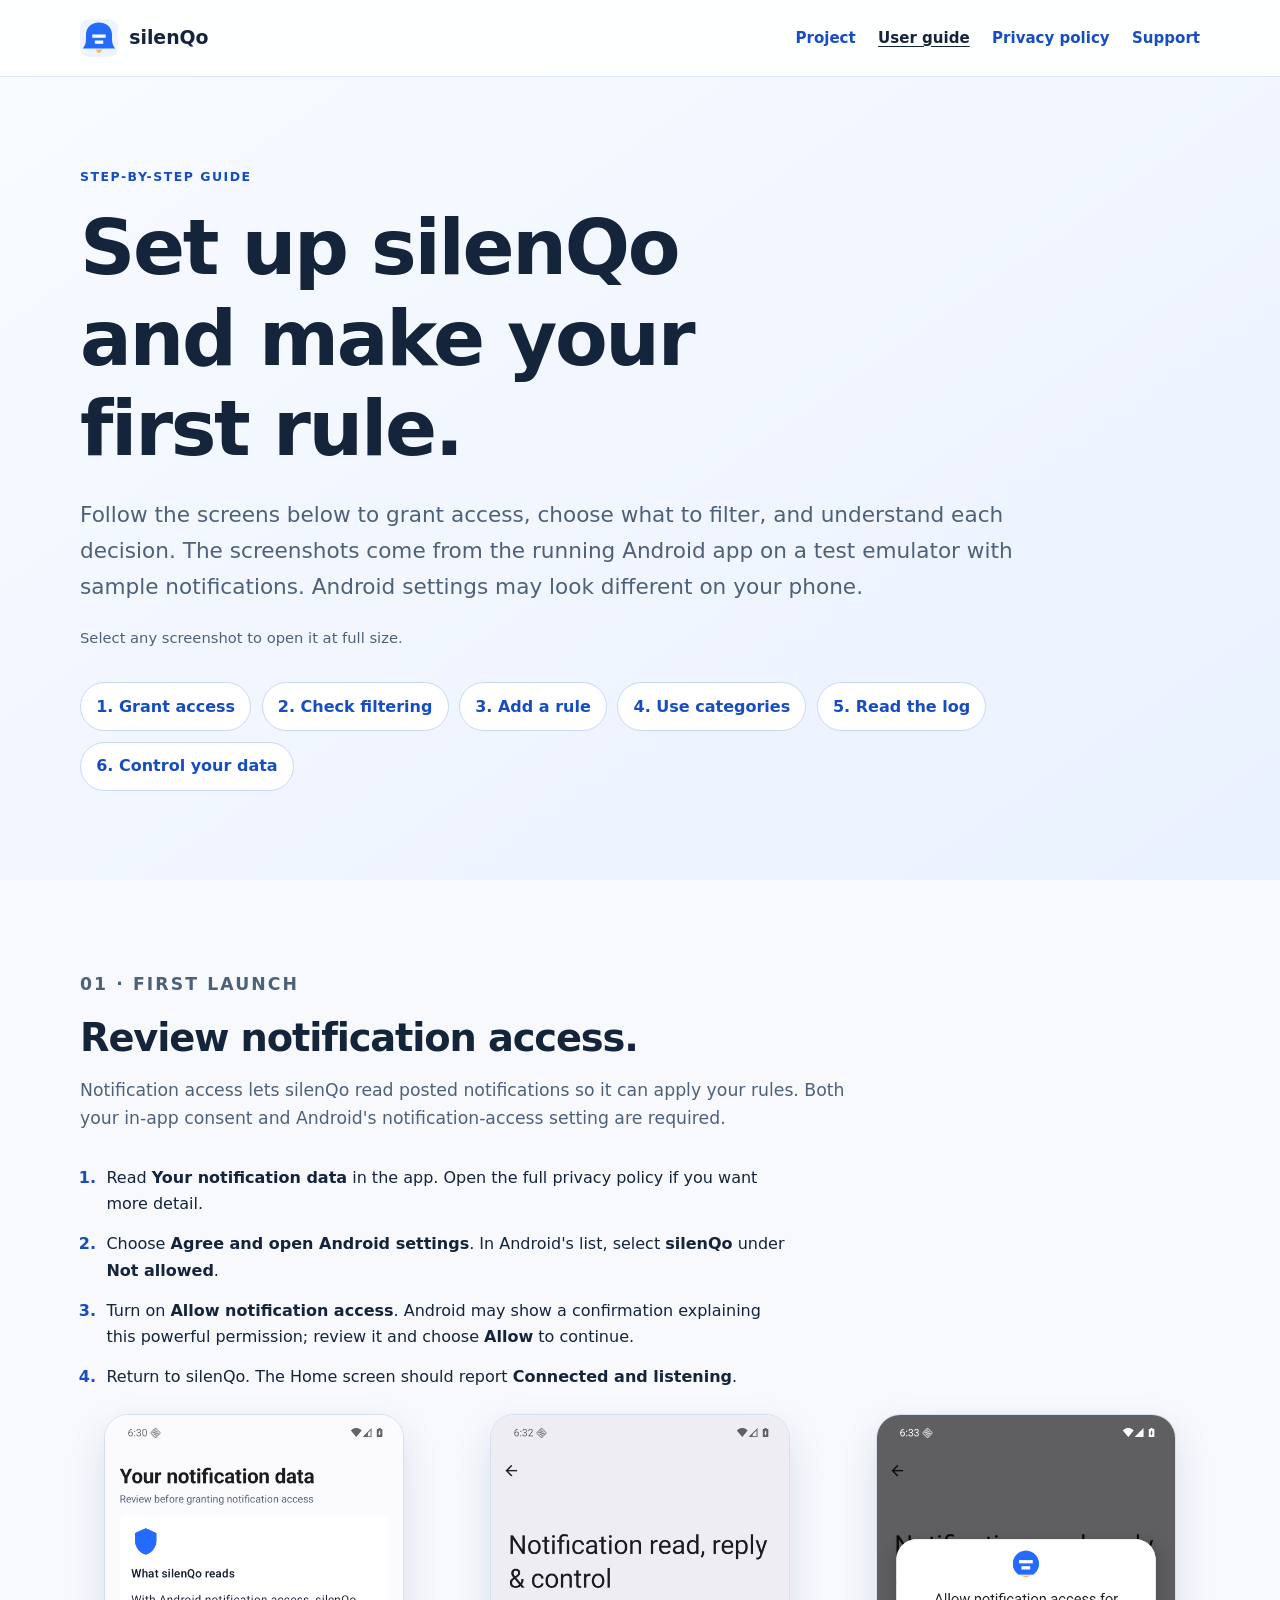
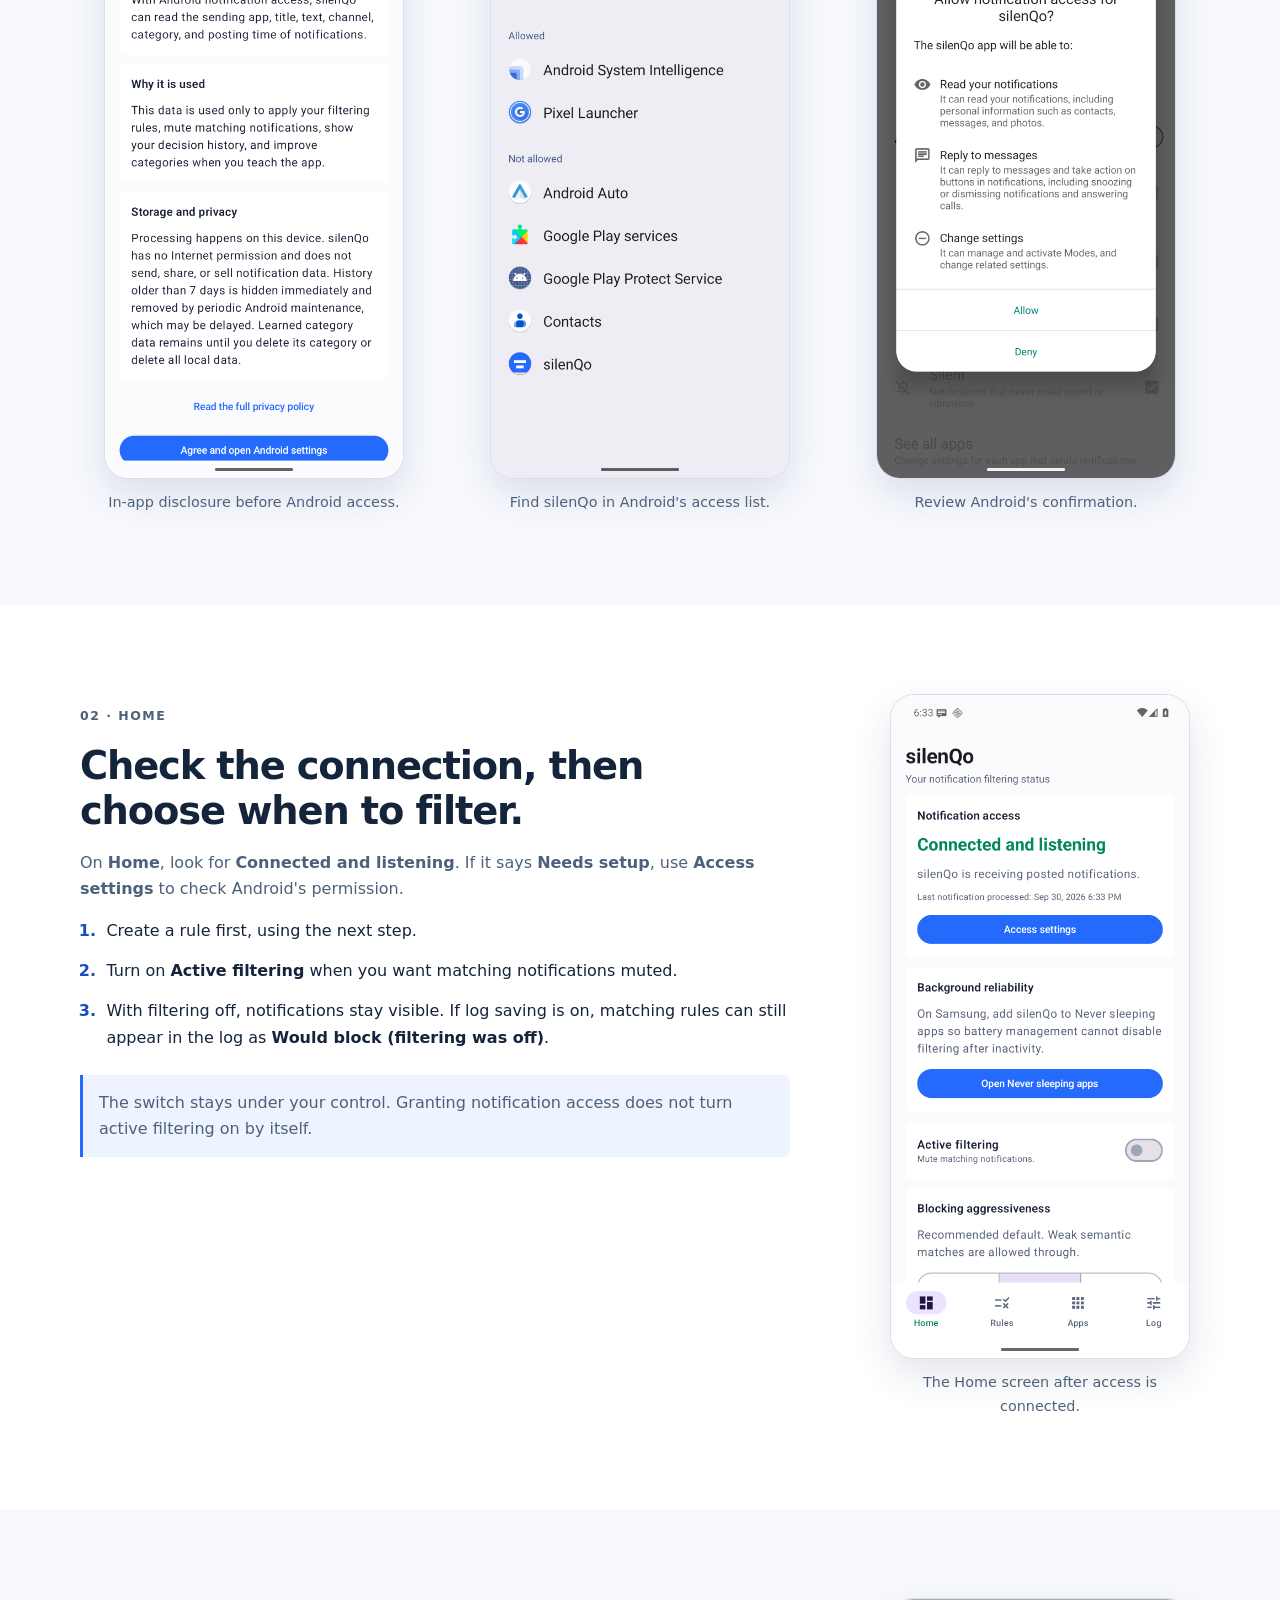
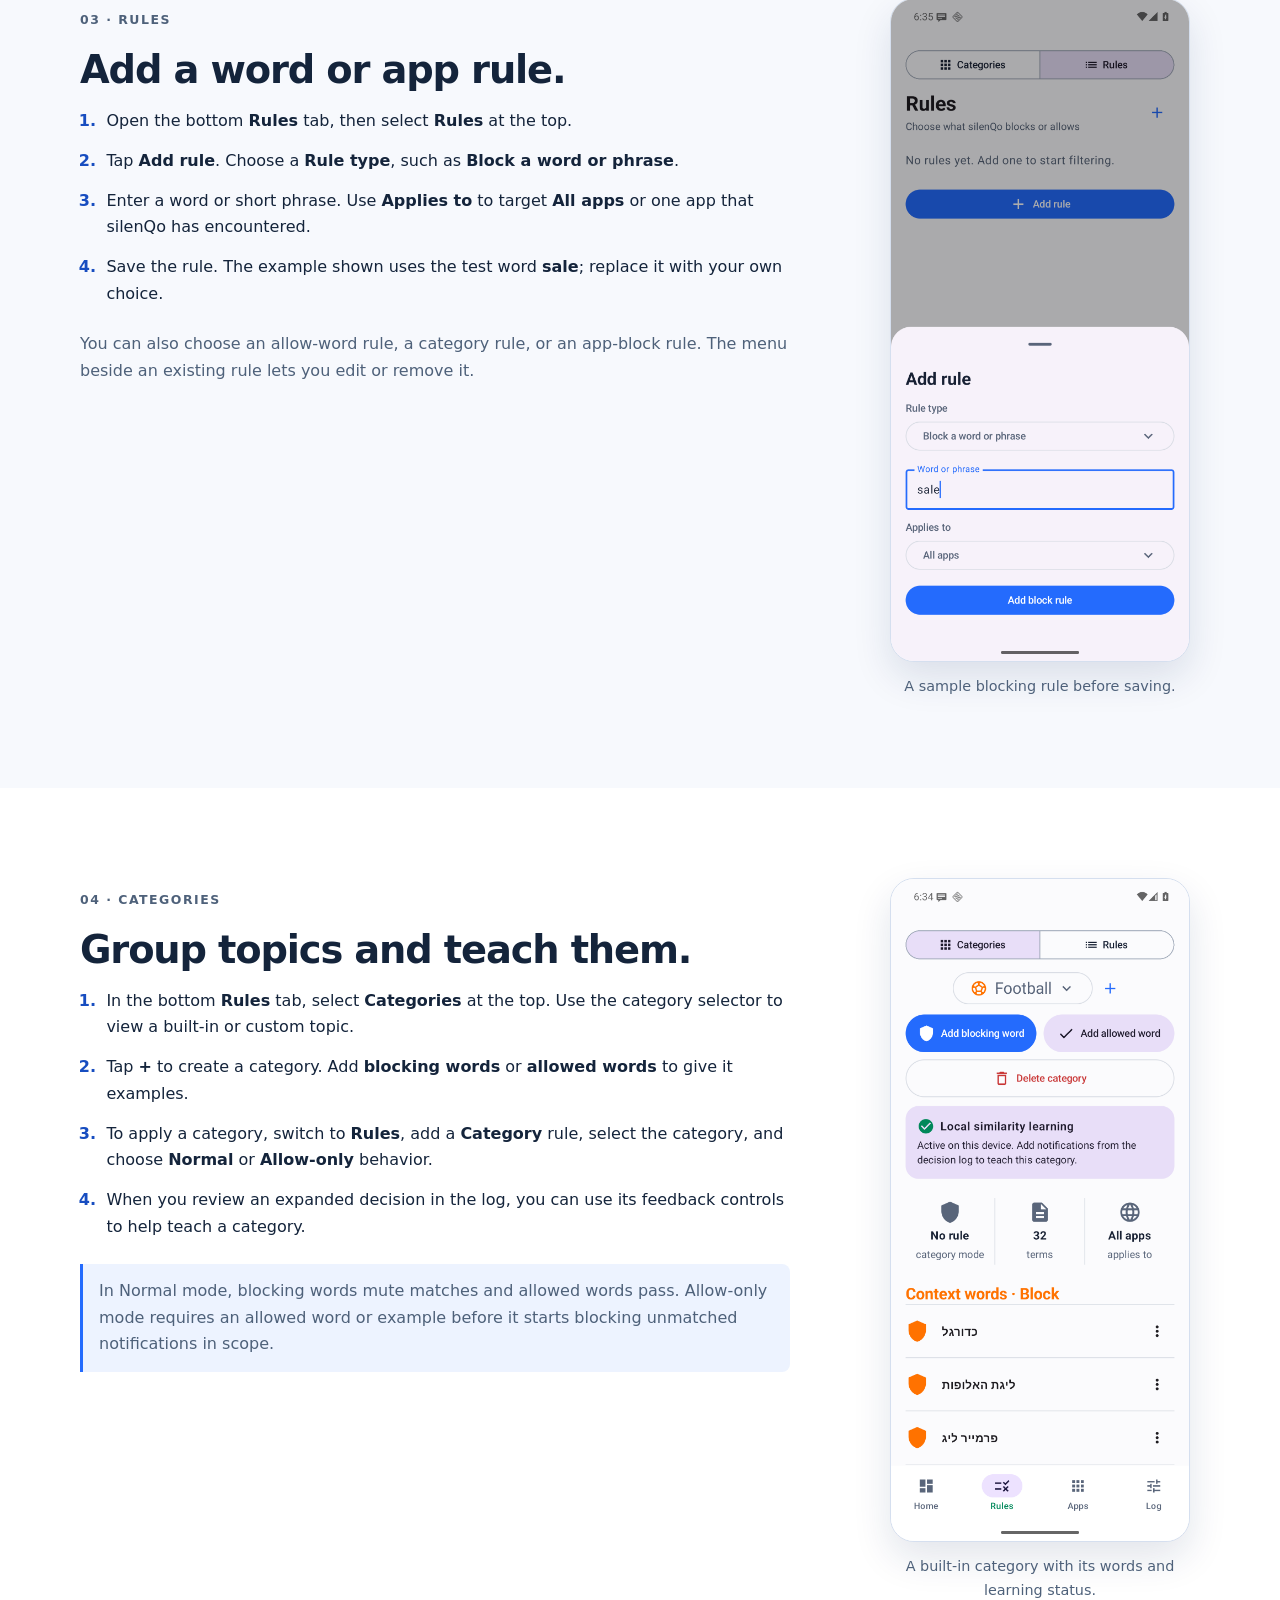
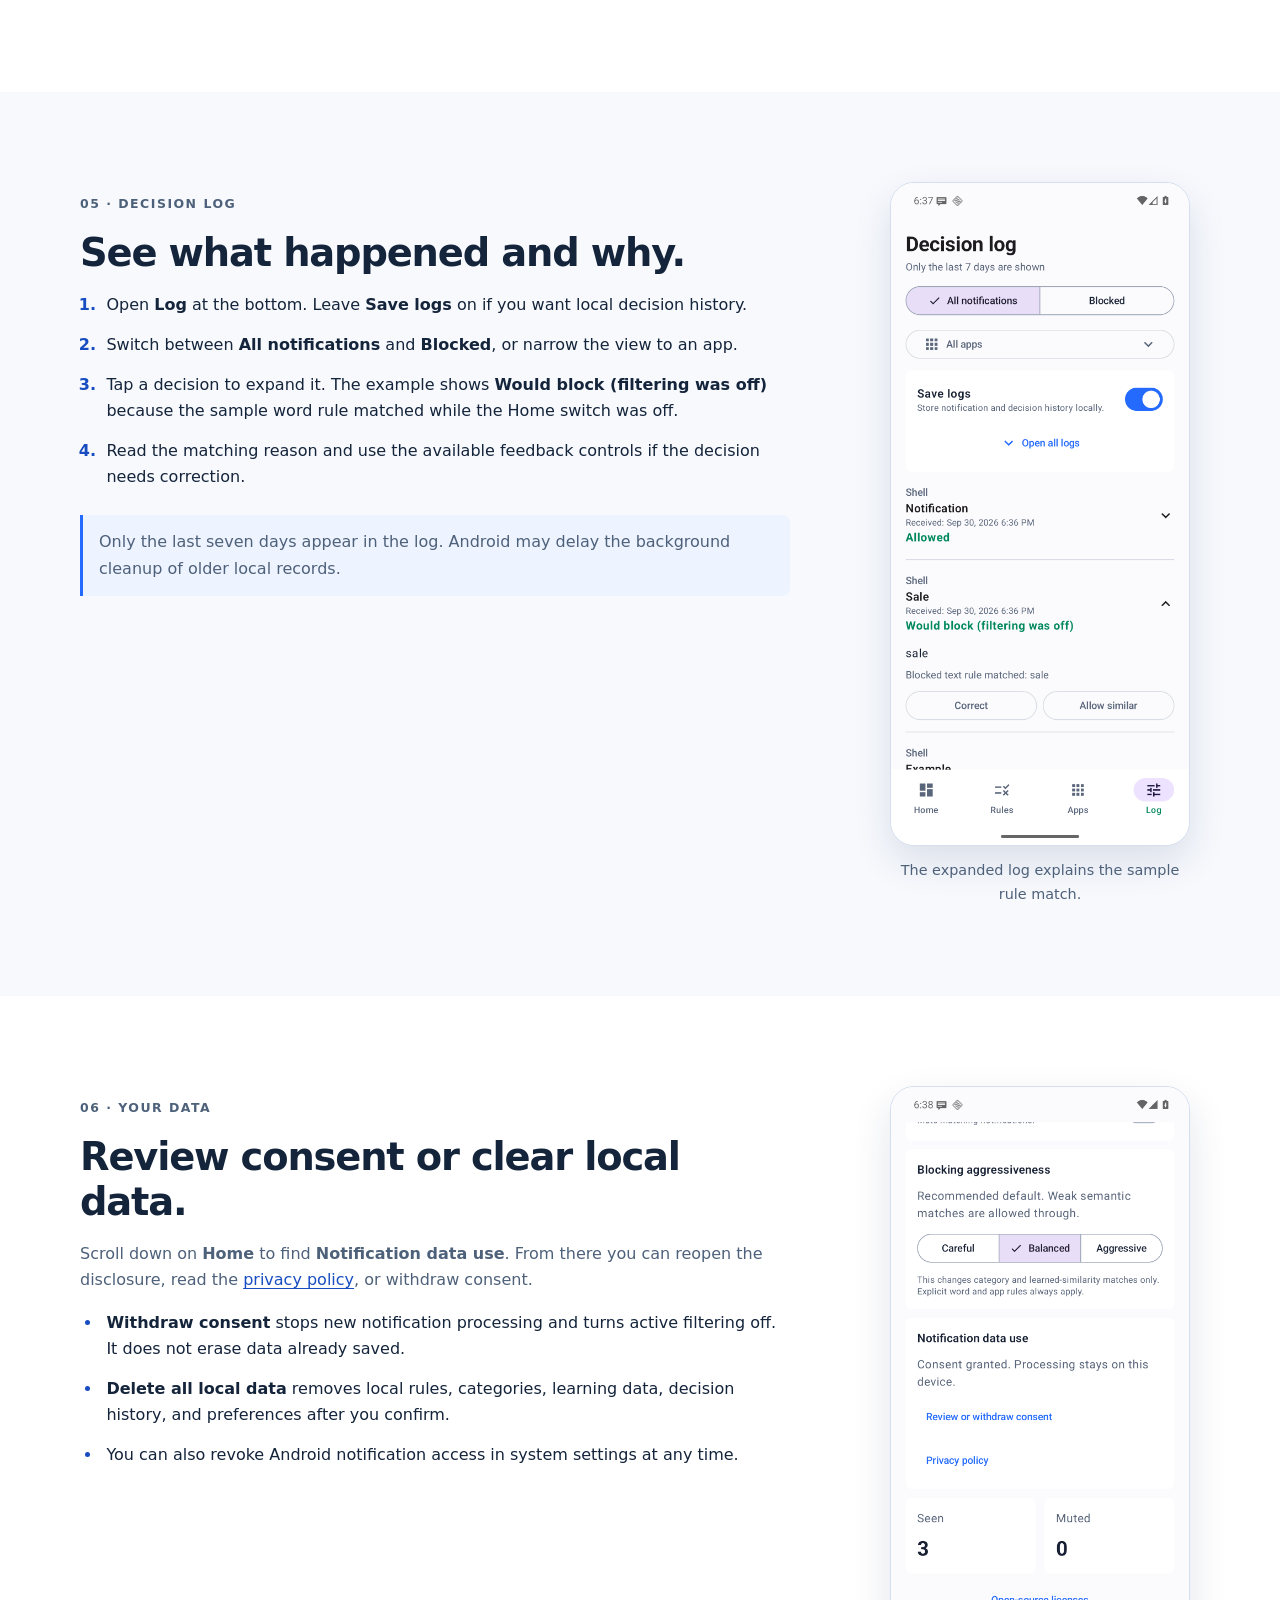
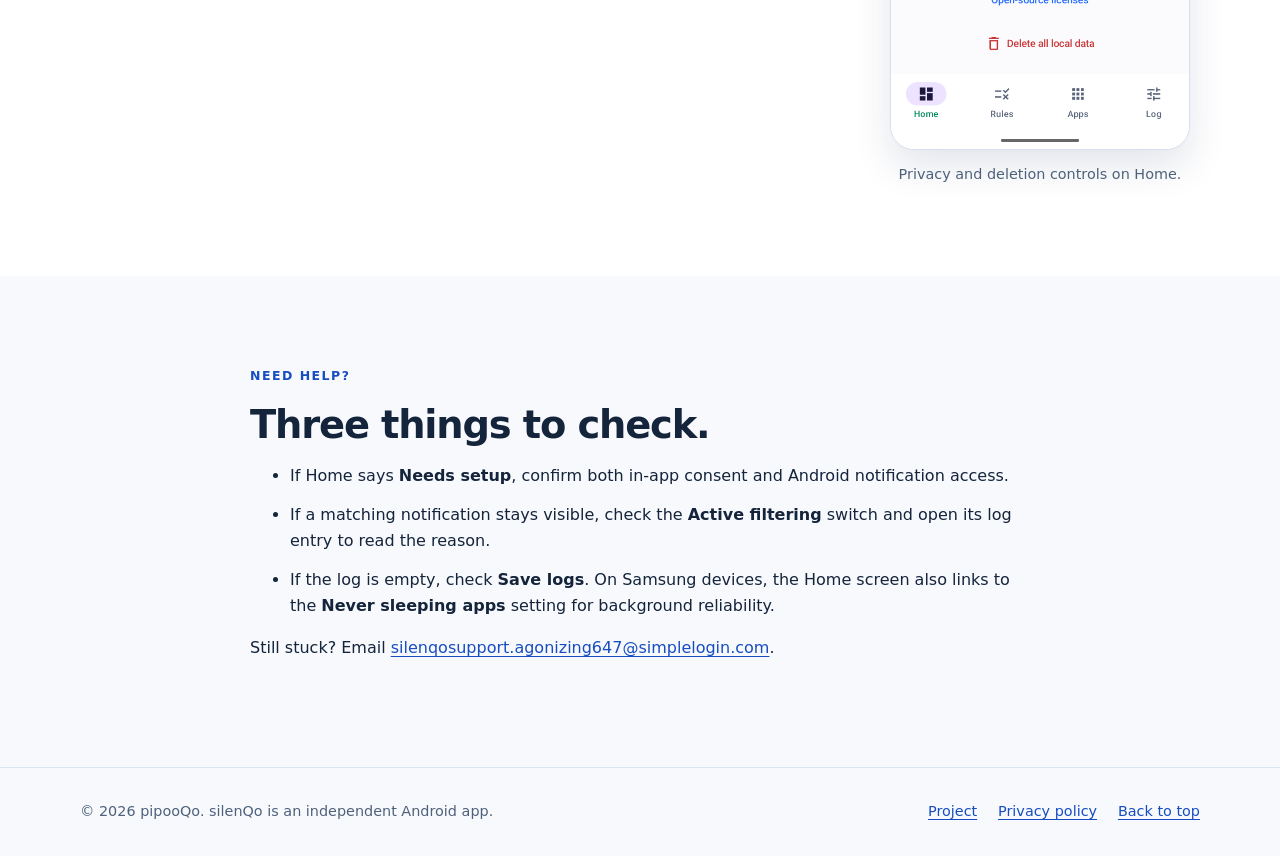
==== guide.html @ 7f6d9d0b "Add illustrated silenQo user guide" ====
<!doctype html>
<html lang="en">
<head>
  <meta charset="utf-8">
  <meta name="viewport" content="width=device-width, initial-scale=1">
  <meta name="description" content="Step-by-step silenQo guide with real screenshots of notification access, filtering rules, categories, the decision log, and privacy controls.">
  <title>User guide — silenQo</title>
  <link rel="icon" type="image/svg+xml" href="assets/logo.svg">
  <link rel="stylesheet" href="styles.css">
</head>
<body>
  <a class="skip-link" href="#main">Skip to content</a>
  <header class="site-header">
    <div class="shell header-inner">
      <a class="brand" href="./" aria-label="silenQo home"><img src="assets/logo.svg" alt="">silenQo</a>
      <nav class="nav" aria-label="Main navigation">
        <a href="./">Project</a>
        <a href="guide.html" aria-current="page">User guide</a>
        <a href="privacy.html">Privacy policy</a>
        <a href="index.html#support">Support</a>
      </nav>
    </div>
  </header>

  <main id="main">
    <section class="guide-intro">
      <div class="shell">
        <p class="eyebrow">Step-by-step guide</p>
        <h1>Set up silenQo and make your first rule.</h1>
        <p class="lead">Follow the screens below to grant access, choose what to filter, and understand each decision. The screenshots come from the running Android app on a test emulator with sample notifications. Android settings may look different on your phone.</p>
        <p class="screenshot-help">Select any screenshot to open it at full size.</p>
        <nav class="guide-toc" aria-label="Guide sections">
          <a href="#access">1. Grant access</a>
          <a href="#filtering">2. Check filtering</a>
          <a href="#rules">3. Add a rule</a>
          <a href="#categories">4. Use categories</a>
          <a href="#log">5. Read the log</a>
          <a href="#privacy-controls">6. Control your data</a>
        </nav>
      </div>
    </section>

    <section class="section" id="access">
      <div class="shell">
        <div class="section-head">
          <p class="eyebrow">01 · First launch</p>
          <h2>Review notification access.</h2>
          <p>Notification access lets silenQo read posted notifications so it can apply your rules. Both your in-app consent and Android's notification-access setting are required.</p>
        </div>
        <ol class="guide-instructions">
          <li>Read <strong>Your notification data</strong> in the app. Open the full privacy policy if you want more detail.</li>
          <li>Choose <strong>Agree and open Android settings</strong>. In Android's list, select <strong>silenQo</strong> under <strong>Not allowed</strong>.</li>
          <li>Turn on <strong>Allow notification access</strong>. Android may show a confirmation explaining this powerful permission; review it and choose <strong>Allow</strong> to continue.</li>
          <li>Return to silenQo. The Home screen should report <strong>Connected and listening</strong>.</li>
        </ol>
        <div class="guide-gallery">
          <figure class="guide-shot">
            <a href="assets/screenshots/consent-fixed.png" target="_blank" rel="noopener" aria-label="Open the in-app consent screenshot at full size"><img src="assets/screenshots/consent-fixed.png" width="1080" height="2400" alt="silenQo notification-data disclosure explaining access, local processing, and the consent button" loading="lazy"></a>
            <figcaption>In-app disclosure before Android access.</figcaption>
          </figure>
          <figure class="guide-shot">
            <a href="assets/screenshots/notification-access-list.png" target="_blank" rel="noopener" aria-label="Open the Android notification-access list screenshot at full size"><img src="assets/screenshots/notification-access-list.png" width="1080" height="2400" alt="Android notification-access settings listing silenQo under Not allowed" loading="lazy"></a>
            <figcaption>Find silenQo in Android's access list.</figcaption>
          </figure>
          <figure class="guide-shot">
            <a href="assets/screenshots/permission-confirm.png" target="_blank" rel="noopener" aria-label="Open the Android permission confirmation screenshot at full size"><img src="assets/screenshots/permission-confirm.png" width="1080" height="2400" alt="Android confirmation asking whether to allow notification access for silenQo" loading="lazy"></a>
            <figcaption>Review Android's confirmation.</figcaption>
          </figure>
        </div>
      </div>
    </section>

    <section class="section section-alt" id="filtering">
      <div class="shell guide-step">
        <div class="guide-copy">
          <p class="eyebrow">02 · Home</p>
          <h2>Check the connection, then choose when to filter.</h2>
          <p>On <strong>Home</strong>, look for <strong>Connected and listening</strong>. If it says <strong>Needs setup</strong>, use <strong>Access settings</strong> to check Android's permission.</p>
          <ol class="guide-instructions">
            <li>Create a rule first, using the next step.</li>
            <li>Turn on <strong>Active filtering</strong> when you want matching notifications muted.</li>
            <li>With filtering off, notifications stay visible. If log saving is on, matching rules can still appear in the log as <strong>Would block (filtering was off)</strong>.</li>
          </ol>
          <p class="guide-note">The switch stays under your control. Granting notification access does not turn active filtering on by itself.</p>
        </div>
        <figure class="guide-shot">
          <a href="assets/screenshots/connected-home.png" target="_blank" rel="noopener" aria-label="Open the Home screen screenshot at full size"><img src="assets/screenshots/connected-home.png" width="1080" height="2400" alt="silenQo Home screen showing Connected and listening and the Active filtering switch off" loading="lazy"></a>
          <figcaption>The Home screen after access is connected.</figcaption>
        </figure>
      </div>
    </section>

    <section class="section" id="rules">
      <div class="shell guide-step">
        <div class="guide-copy">
          <p class="eyebrow">03 · Rules</p>
          <h2>Add a word or app rule.</h2>
          <ol class="guide-instructions">
            <li>Open the bottom <strong>Rules</strong> tab, then select <strong>Rules</strong> at the top.</li>
            <li>Tap <strong>Add rule</strong>. Choose a <strong>Rule type</strong>, such as <strong>Block a word or phrase</strong>.</li>
            <li>Enter a word or short phrase. Use <strong>Applies to</strong> to target <strong>All apps</strong> or one app that silenQo has encountered.</li>
            <li>Save the rule. The example shown uses the test word <strong>sale</strong>; replace it with your own choice.</li>
          </ol>
          <p>You can also choose an allow-word rule, a category rule, or an app-block rule. The menu beside an existing rule lets you edit or remove it.</p>
        </div>
        <figure class="guide-shot">
          <a href="assets/screenshots/rule-example.png" target="_blank" rel="noopener" aria-label="Open the Add rule screenshot at full size"><img src="assets/screenshots/rule-example.png" width="1080" height="2400" alt="Add rule sheet with a sample block word, All apps scope, and Add block rule button" loading="lazy"></a>
          <figcaption>A sample blocking rule before saving.</figcaption>
        </figure>
      </div>
    </section>

    <section class="section section-alt" id="categories">
      <div class="shell guide-step">
        <div class="guide-copy">
          <p class="eyebrow">04 · Categories</p>
          <h2>Group topics and teach them.</h2>
          <ol class="guide-instructions">
            <li>In the bottom <strong>Rules</strong> tab, select <strong>Categories</strong> at the top. Use the category selector to view a built-in or custom topic.</li>
            <li>Tap <strong>+</strong> to create a category. Add <strong>blocking words</strong> or <strong>allowed words</strong> to give it examples.</li>
            <li>To apply a category, switch to <strong>Rules</strong>, add a <strong>Category</strong> rule, select the category, and choose <strong>Normal</strong> or <strong>Allow-only</strong> behavior.</li>
            <li>When you review an expanded decision in the log, you can use its feedback controls to help teach a category.</li>
          </ol>
          <p class="guide-note">In Normal mode, blocking words mute matches and allowed words pass. Allow-only mode requires an allowed word or example before it starts blocking unmatched notifications in scope.</p>
        </div>
        <figure class="guide-shot">
          <a href="assets/screenshots/rules-categories.png" target="_blank" rel="noopener" aria-label="Open the Categories screenshot at full size"><img src="assets/screenshots/rules-categories.png" width="1080" height="2400" alt="Categories screen showing a selected Football category, add-word controls, local learning, and terms" loading="lazy"></a>
          <figcaption>A built-in category with its words and learning status.</figcaption>
        </figure>
      </div>
    </section>

    <section class="section" id="log">
      <div class="shell guide-step">
        <div class="guide-copy">
          <p class="eyebrow">05 · Decision log</p>
          <h2>See what happened and why.</h2>
          <ol class="guide-instructions">
            <li>Open <strong>Log</strong> at the bottom. Leave <strong>Save logs</strong> on if you want local decision history.</li>
            <li>Switch between <strong>All notifications</strong> and <strong>Blocked</strong>, or narrow the view to an app.</li>
            <li>Tap a decision to expand it. The example shows <strong>Would block (filtering was off)</strong> because the sample word rule matched while the Home switch was off.</li>
            <li>Read the matching reason and use the available feedback controls if the decision needs correction.</li>
          </ol>
          <p class="guide-note">Only the last seven days appear in the log. Android may delay the background cleanup of older local records.</p>
        </div>
        <figure class="guide-shot">
          <a href="assets/screenshots/log-expanded.png" target="_blank" rel="noopener" aria-label="Open the expanded decision-log screenshot at full size"><img src="assets/screenshots/log-expanded.png" width="1080" height="2400" alt="Decision log with an expanded sample notification showing a matched text rule and Would block while filtering was off" loading="lazy"></a>
          <figcaption>The expanded log explains the sample rule match.</figcaption>
        </figure>
      </div>
    </section>

    <section class="section section-alt" id="privacy-controls">
      <div class="shell guide-step">
        <div class="guide-copy">
          <p class="eyebrow">06 · Your data</p>
          <h2>Review consent or clear local data.</h2>
          <p>Scroll down on <strong>Home</strong> to find <strong>Notification data use</strong>. From there you can reopen the disclosure, read the <a href="privacy.html">privacy policy</a>, or withdraw consent.</p>
          <ul class="guide-instructions">
            <li><strong>Withdraw consent</strong> stops new notification processing and turns active filtering off. It does not erase data already saved.</li>
            <li><strong>Delete all local data</strong> removes local rules, categories, learning data, decision history, and preferences after you confirm.</li>
            <li>You can also revoke Android notification access in system settings at any time.</li>
          </ul>
        </div>
        <figure class="guide-shot">
          <a href="assets/screenshots/home-privacy.png" target="_blank" rel="noopener" aria-label="Open the Home privacy controls screenshot at full size"><img src="assets/screenshots/home-privacy.png" width="1080" height="2400" alt="Lower Home screen showing Review or withdraw consent, Privacy policy, and Delete all local data controls" loading="lazy"></a>
          <figcaption>Privacy and deletion controls on Home.</figcaption>
        </figure>
      </div>
    </section>

    <section class="section" id="help">
      <div class="shell guide-help">
        <p class="eyebrow">Need help?</p>
        <h2>Three things to check.</h2>
        <ul>
          <li>If Home says <strong>Needs setup</strong>, confirm both in-app consent and Android notification access.</li>
          <li>If a matching notification stays visible, check the <strong>Active filtering</strong> switch and open its log entry to read the reason.</li>
          <li>If the log is empty, check <strong>Save logs</strong>. On Samsung devices, the Home screen also links to the <strong>Never sleeping apps</strong> setting for background reliability.</li>
        </ul>
        <p>Still stuck? Email <a href="mailto:silenqosupport.agonizing647@simplelogin.com">silenqosupport.agonizing647@simplelogin.com</a>.</p>
      </div>
    </section>
  </main>

  <footer class="site-footer">
    <div class="shell footer-inner">
      <p>© 2026 pipooQo. silenQo is an independent Android app.</p>
      <div class="footer-links"><a href="./">Project</a><a href="privacy.html">Privacy policy</a><a href="#main">Back to top</a></div>
    </div>
  </footer>
</body>
</html>
---- styles.css ----
:root {
  color-scheme: light;
  --ink: #14243b;
  --muted: #4e617a;
  --blue: #246bfd;
  --blue-deep: #174dc0;
  --paper: #f7f9fd;
  --line: #dce5f2;
  --white: #fff;
  font-family: Inter, ui-sans-serif, system-ui, -apple-system, BlinkMacSystemFont, "Segoe UI", sans-serif;
  line-height: 1.65;
}

* { box-sizing: border-box; }
html { scroll-behavior: smooth; }
body { margin: 0; background: var(--paper); color: var(--ink); }
a { color: var(--blue-deep); text-underline-offset: 0.18em; }
a:hover { color: var(--blue); }
a:focus-visible { outline: 3px solid #ffb454; outline-offset: 4px; border-radius: 3px; }
a[href^="mailto:"] { overflow-wrap: anywhere; }
img { display: block; max-width: 100%; }
h1, h2, h3, p { margin-top: 0; }
h1, h2, h3 { line-height: 1.18; letter-spacing: -0.03em; }
h1 { font-size: clamp(2.8rem, 6vw, 5.4rem); margin-bottom: 1.4rem; }
h2 { font-size: clamp(1.8rem, 3vw, 2.8rem); margin-bottom: 1rem; }
h3 { font-size: 1.18rem; margin-bottom: 0.45rem; }
p, li { max-width: 72ch; }

.skip-link { position: absolute; top: -5rem; left: 1rem; z-index: 10; background: var(--white); padding: 0.7rem 1rem; }
.skip-link:focus { top: 1rem; }
.shell { width: min(1120px, calc(100% - 2.5rem)); margin-inline: auto; }
.site-header { background: rgba(255,255,255,0.94); border-bottom: 1px solid var(--line); }
.header-inner { min-height: 76px; display: flex; align-items: center; justify-content: space-between; gap: 1rem; }
.brand { display: inline-flex; align-items: center; gap: 0.7rem; font-size: 1.18rem; font-weight: 800; color: var(--ink); text-decoration: none; }
.brand img { width: 38px; height: 38px; }
.nav { display: flex; flex-wrap: wrap; gap: 0.5rem 1.4rem; }
.nav a { font-size: 0.94rem; font-weight: 650; text-decoration: none; }
.nav a[aria-current="page"] { color: var(--ink); text-decoration: underline; }

.hero { padding-block: clamp(4.5rem, 10vw, 8.5rem); background: radial-gradient(circle at 78% 18%, #d9e5ff 0, transparent 36%), linear-gradient(150deg, #f8fbff 5%, #ecf2ff 100%); }
.hero-grid { display: grid; grid-template-columns: minmax(0, 1.15fr) minmax(250px, 0.85fr); gap: clamp(2rem, 7vw, 6rem); align-items: center; }
.eyebrow { margin-bottom: 1rem; color: var(--blue-deep); font-size: 0.78rem; font-weight: 800; letter-spacing: 0.12em; text-transform: uppercase; }
.lead { font-size: clamp(1.08rem, 2vw, 1.35rem); color: var(--muted); max-width: 40rem; }
.actions { display: flex; flex-wrap: wrap; gap: 0.85rem; margin-top: 2rem; }
.button { display: inline-flex; align-items: center; justify-content: center; min-height: 48px; padding: 0.7rem 1.15rem; border: 1px solid var(--blue); border-radius: 12px; background: var(--blue); color: white; font-weight: 700; text-decoration: none; }
.button:hover { background: var(--blue-deep); color: white; }
.button-secondary { background: white; color: var(--blue-deep); border-color: #b7cdfb; }
.button-secondary:hover { background: #edf3ff; color: var(--blue-deep); }
.hero-mark { position: relative; width: min(100%, 350px); margin-inline: auto; aspect-ratio: 1; border-radius: 32%; background: linear-gradient(145deg, #fff, #dce8ff); display: grid; place-items: center; box-shadow: 0 32px 80px rgba(29,67,138,0.16), inset 0 1px 0 #fff; }
.hero-mark::after { content: ""; position: absolute; inset: 9%; border: 1px solid #c5d7fa; border-radius: 28%; }
.hero-mark img { width: 66%; filter: drop-shadow(0 18px 15px rgba(36,107,253,0.14)); }

.section { padding-block: clamp(3.5rem, 7vw, 6rem); }
.section-alt { background: white; }
.section-head { max-width: 48rem; margin-bottom: 2rem; }
.section-head p { color: var(--muted); font-size: 1.08rem; }
.cards { display: grid; grid-template-columns: repeat(3, minmax(0, 1fr)); gap: 1rem; }
.card { padding: 1.55rem; border: 1px solid var(--line); border-radius: 20px; background: var(--white); box-shadow: 0 8px 25px rgba(27,57,103,0.035); }
.card p { color: var(--muted); margin-bottom: 0; }
.card-number { display: inline-flex; align-items: center; justify-content: center; width: 2rem; height: 2rem; border-radius: 10px; background: #e8efff; color: var(--blue-deep); font-weight: 800; margin-bottom: 1.25rem; }
.steps { display: grid; grid-template-columns: repeat(3, minmax(0, 1fr)); gap: 1.5rem; padding: 0; margin: 0; list-style: none; counter-reset: steps; }
.steps li { counter-increment: steps; border-top: 2px solid #bdd1fb; padding-top: 1.2rem; }
.steps li::before { content: "0" counter(steps); display: block; color: var(--blue-deep); font-weight: 800; font-size: 0.9rem; margin-bottom: 0.5rem; }
.steps strong { display: block; font-size: 1.1rem; margin-bottom: 0.35rem; }
.steps span { color: var(--muted); }
.guide-prompt { max-width: none; margin: 2.25rem 0 0; font-weight: 650; }
.callout { padding: 2rem; border-radius: 24px; background: #172c50; color: #fff; }
.callout p { color: #d4e1ff; margin-bottom: 0; }
.callout a { color: #fff; }
.status { font-size: 0.9rem; font-weight: 700; color: #544312; background: #fff4ce; display: inline-block; padding: 0.28rem 0.65rem; border-radius: 999px; margin-bottom: 1rem; }
.site-footer { border-top: 1px solid var(--line); padding-block: 2rem; color: var(--muted); font-size: 0.9rem; }
.footer-inner { display: flex; flex-wrap: wrap; justify-content: space-between; gap: 0.5rem 2rem; }
.footer-inner p { margin: 0; }
.footer-links { display: flex; gap: 1.3rem; flex-wrap: wrap; }

.document { max-width: 780px; padding-block: 3rem 5rem; }
.document h1 { font-size: clamp(2.2rem, 5vw, 3.4rem); margin-bottom: 0.5rem; }
.document h2 { font-size: 1.6rem; margin-top: 3rem; }
.document p, .document li { color: #354963; }
.document li { margin-bottom: 0.35rem; }
.document ul { padding-left: 1.35rem; }
.document .meta { color: var(--muted); font-size: 0.92rem; }

.guide-intro { padding-block: clamp(3.5rem, 7vw, 6rem); background: linear-gradient(145deg, #f8fbff, #eaf1ff); }
.guide-intro h1 { max-width: 13ch; }
.guide-intro .lead { max-width: 68ch; }
.screenshot-help { color: var(--muted); font-size: 0.92rem; }
.guide-toc { display: flex; flex-wrap: wrap; gap: 0.65rem; margin-top: 2rem; }
.guide-toc a { display: inline-block; padding: 0.65rem 0.95rem; background: #fff; border: 1px solid #c9d8f4; border-radius: 999px; font-weight: 700; text-decoration: none; }
.guide-toc a:hover { background: #eef4ff; }
.guide-step { display: grid; grid-template-columns: minmax(0, 1fr) minmax(240px, 320px); gap: clamp(2rem, 7vw, 6rem); align-items: start; }
.guide-copy { padding-top: 0.75rem; }
.guide-copy p { color: var(--muted); }
.guide-instructions { max-width: 70ch; padding-left: 1.35rem; margin: 0 0 1.5rem; }
.guide-instructions li { padding-left: 0.3rem; margin-bottom: 0.85rem; }
.guide-instructions li::marker { color: var(--blue-deep); font-weight: 800; }
.guide-gallery { display: grid; grid-template-columns: repeat(3, minmax(0, 1fr)); gap: clamp(1rem, 3vw, 2.5rem); align-items: start; }
.guide-shot { width: min(100%, 300px); margin: 0; justify-self: center; }
.guide-shot a { display: block; overflow: hidden; border: 1px solid #d5dfef; border-radius: 24px; background: #fff; box-shadow: 0 16px 38px rgba(20, 45, 90, 0.12); }
.guide-shot a:hover { box-shadow: 0 20px 45px rgba(20, 45, 90, 0.19); }
.guide-shot img { width: 100%; height: auto; }
.guide-shot figcaption { margin-top: 0.8rem; color: var(--muted); font-size: 0.9rem; text-align: center; }
.guide-note { padding: 0.9rem 1rem; border-left: 3px solid var(--blue); background: #edf3ff; border-radius: 0 8px 8px 0; }
.guide-help { max-width: 780px; }
.guide-help li { margin-bottom: 0.75rem; }

@media (max-width: 760px) {
  .hero-grid, .cards, .steps, .guide-step { grid-template-columns: 1fr; }
  .guide-gallery { grid-template-columns: repeat(auto-fit, minmax(210px, 1fr)); }
  .guide-step .guide-shot { width: min(100%, 290px); }
  .hero-mark { width: 180px; grid-row: 1; }
  .header-inner { padding-block: 0.8rem; align-items: flex-start; flex-direction: column; }
  .nav { gap: 0.5rem 1rem; }
}

@media (prefers-reduced-motion: reduce) {
  html { scroll-behavior: auto; }
}
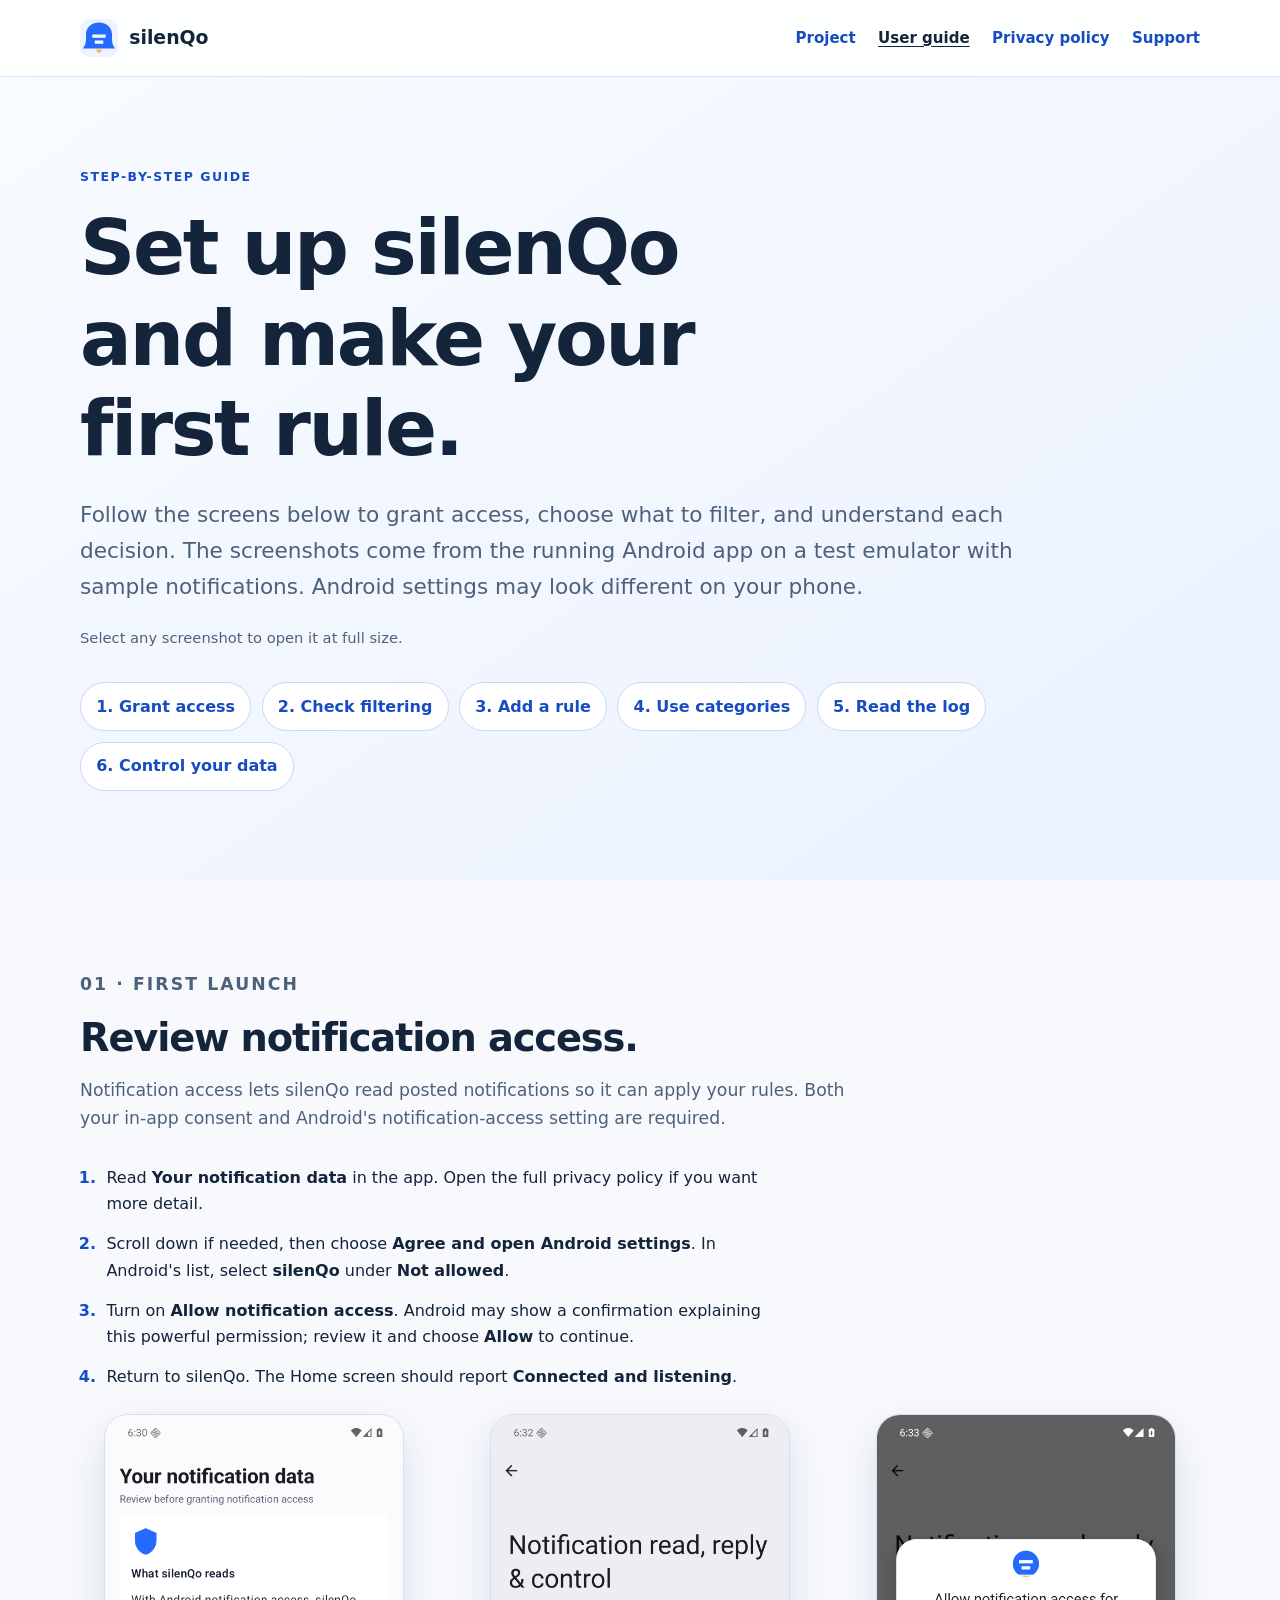
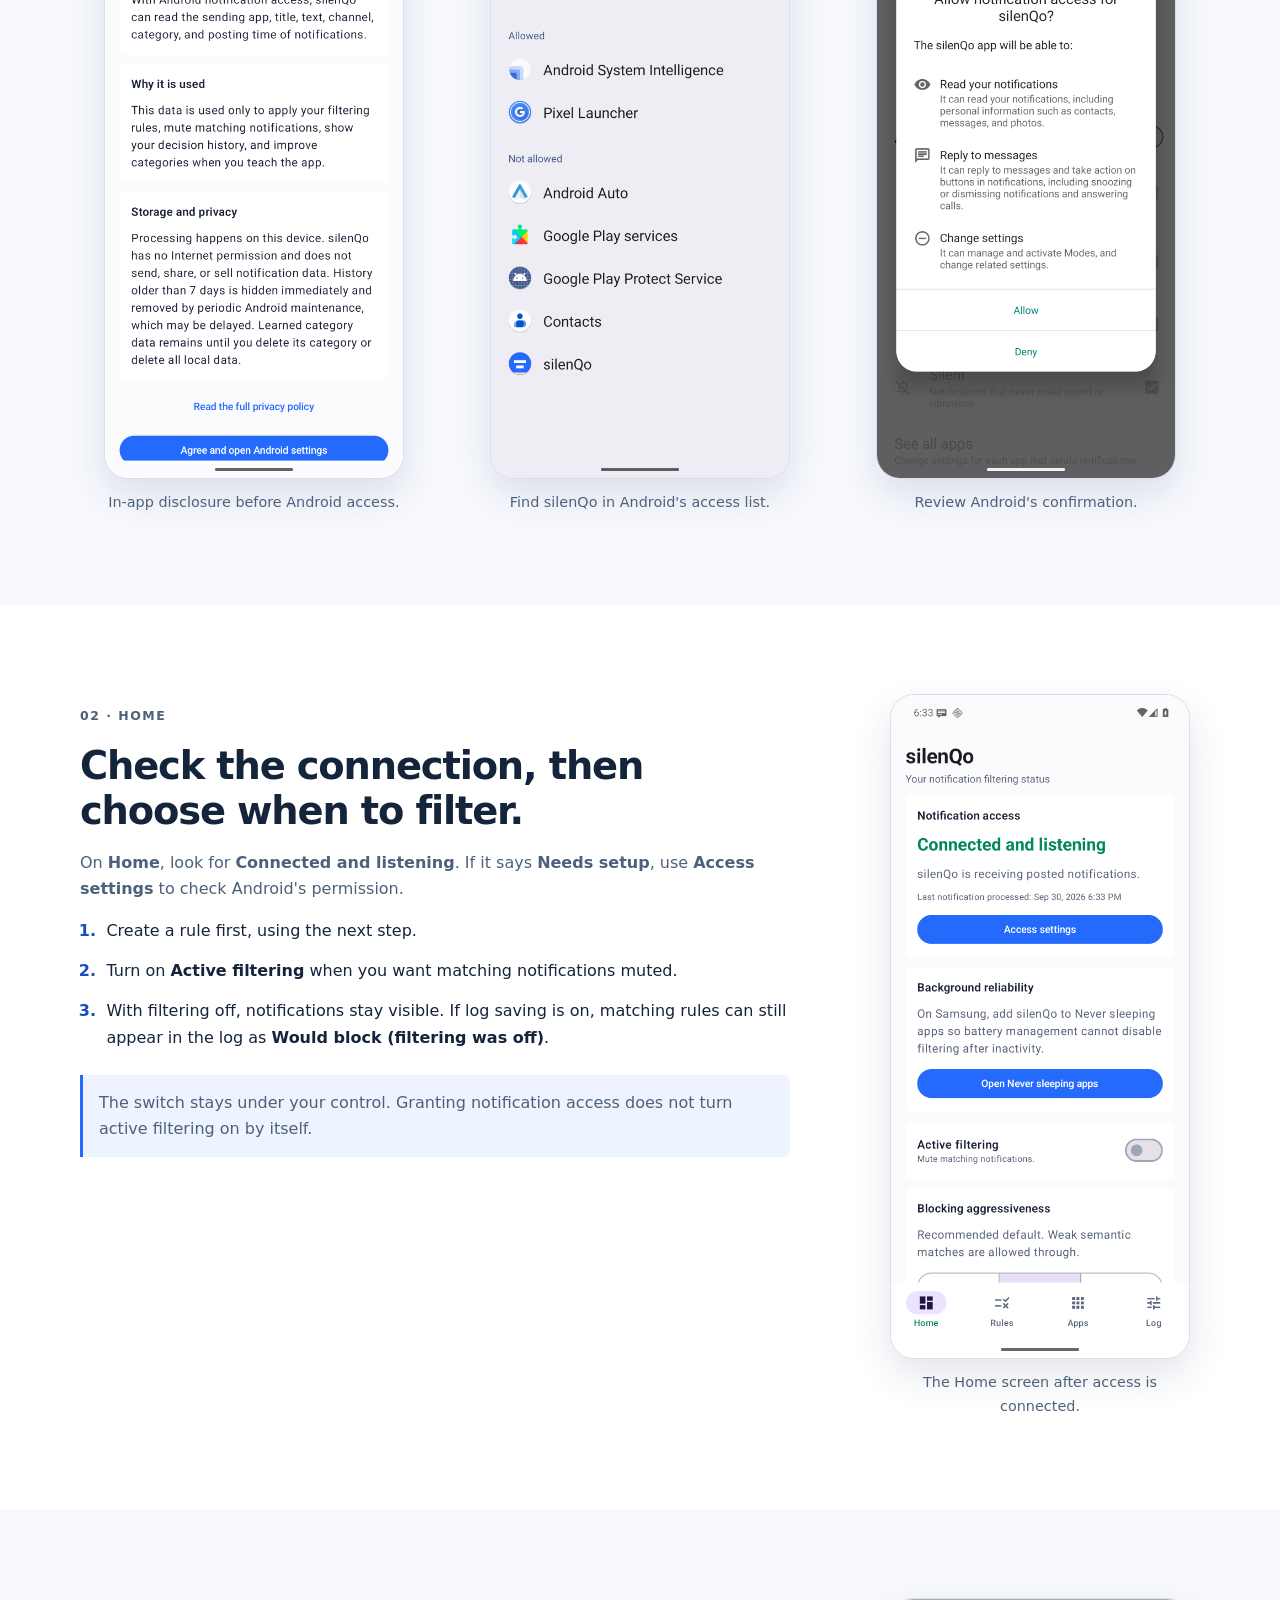
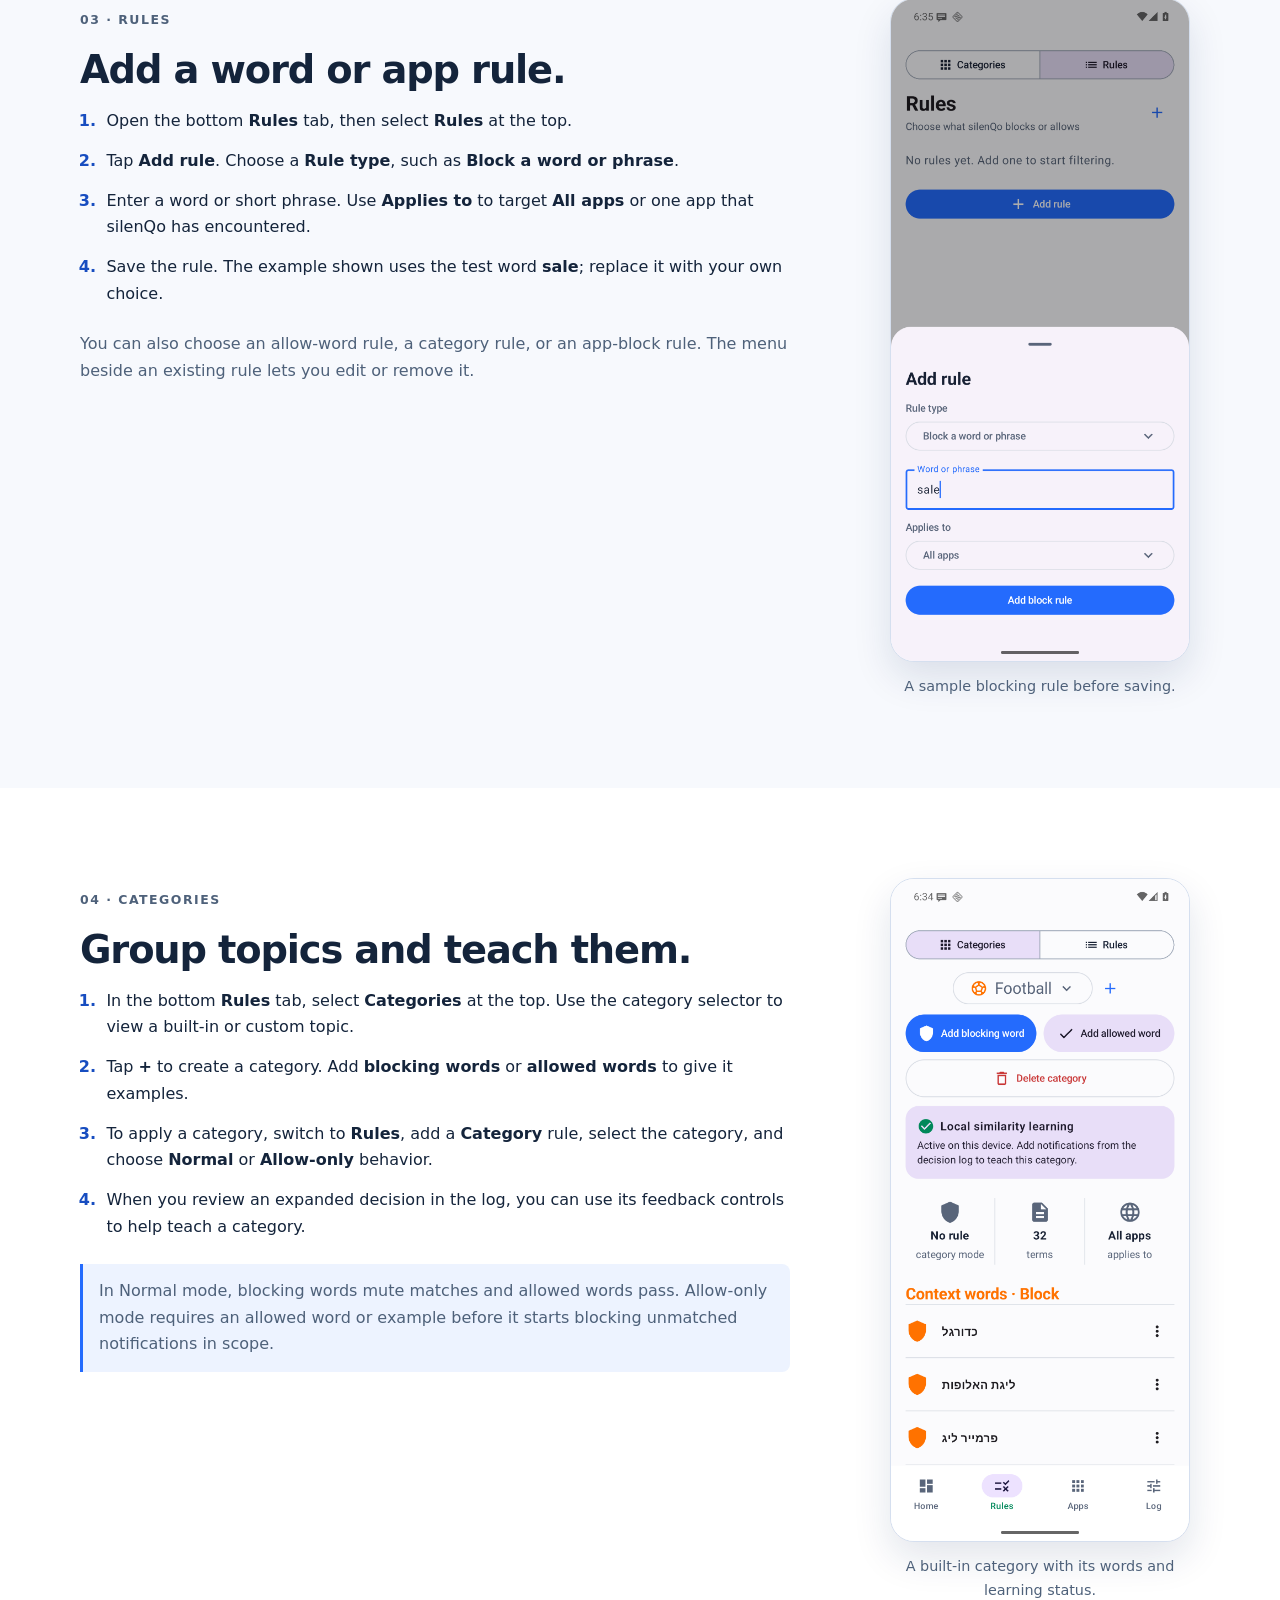
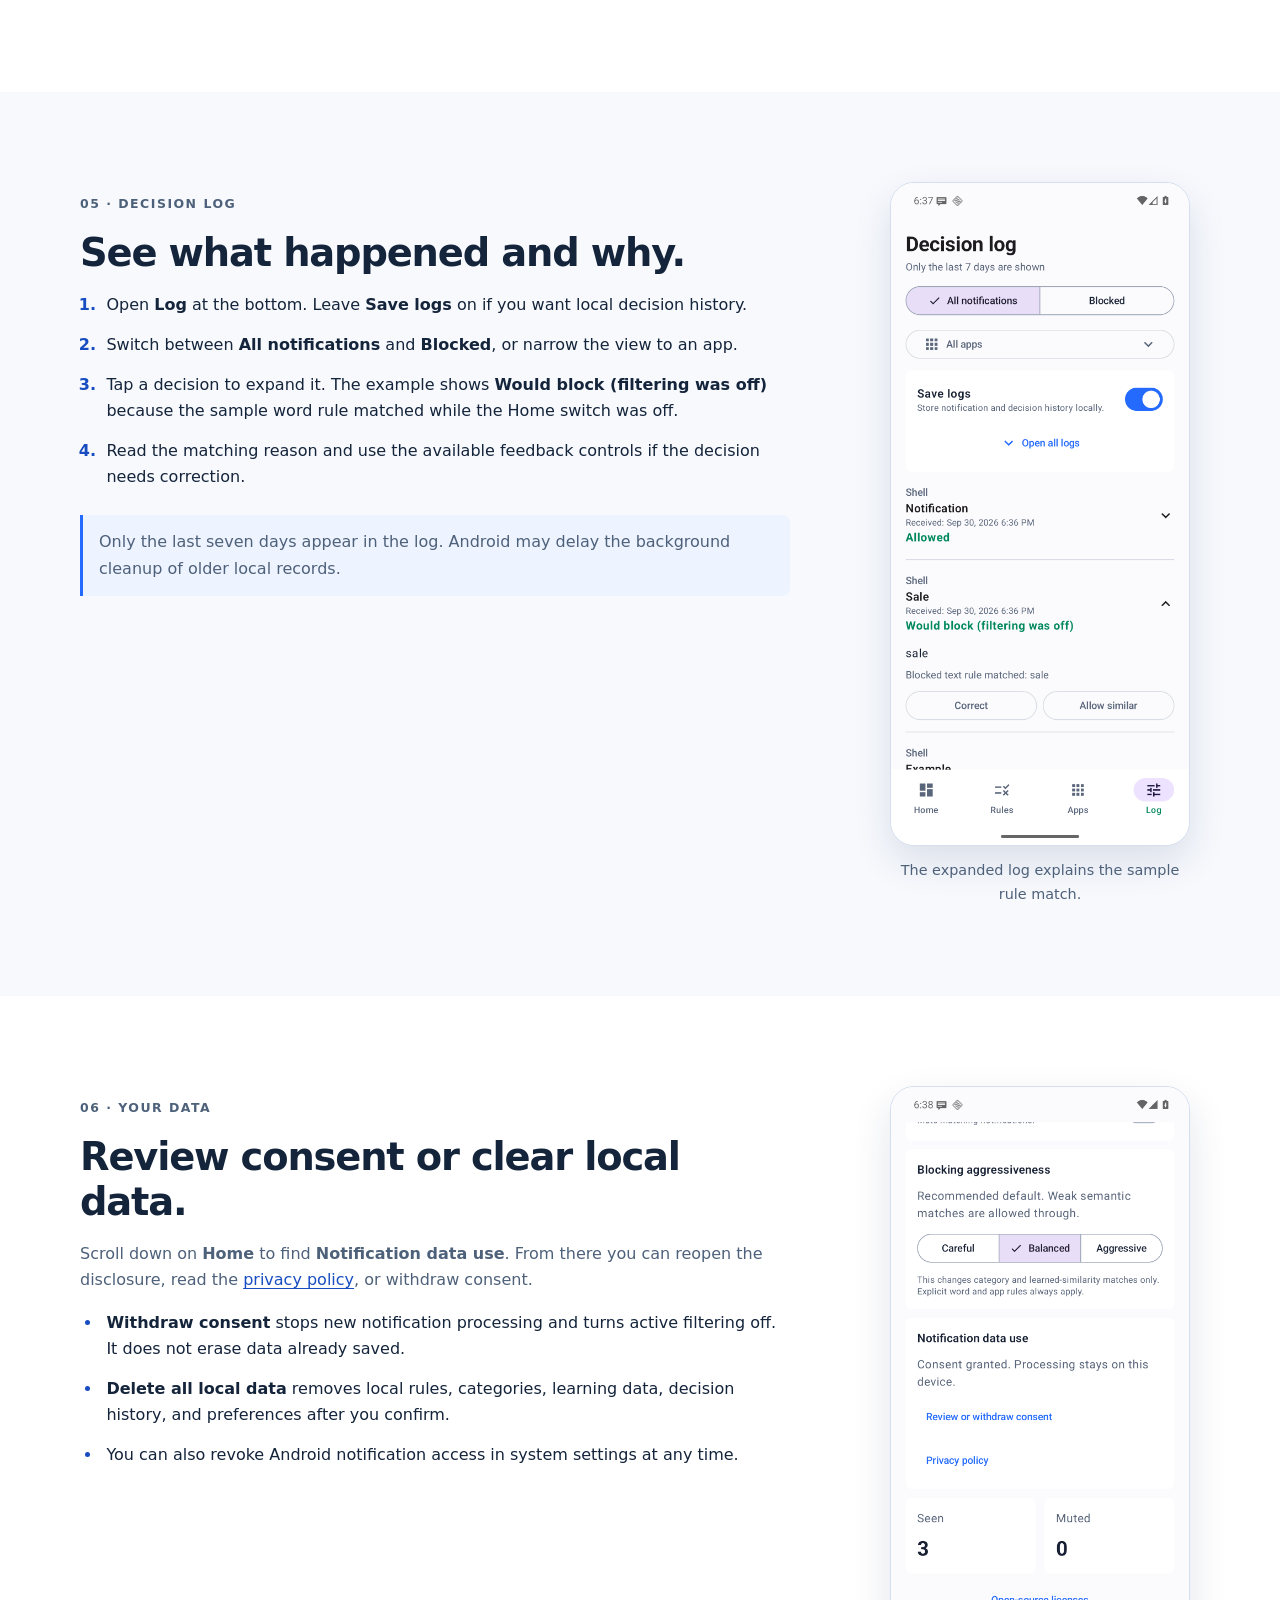
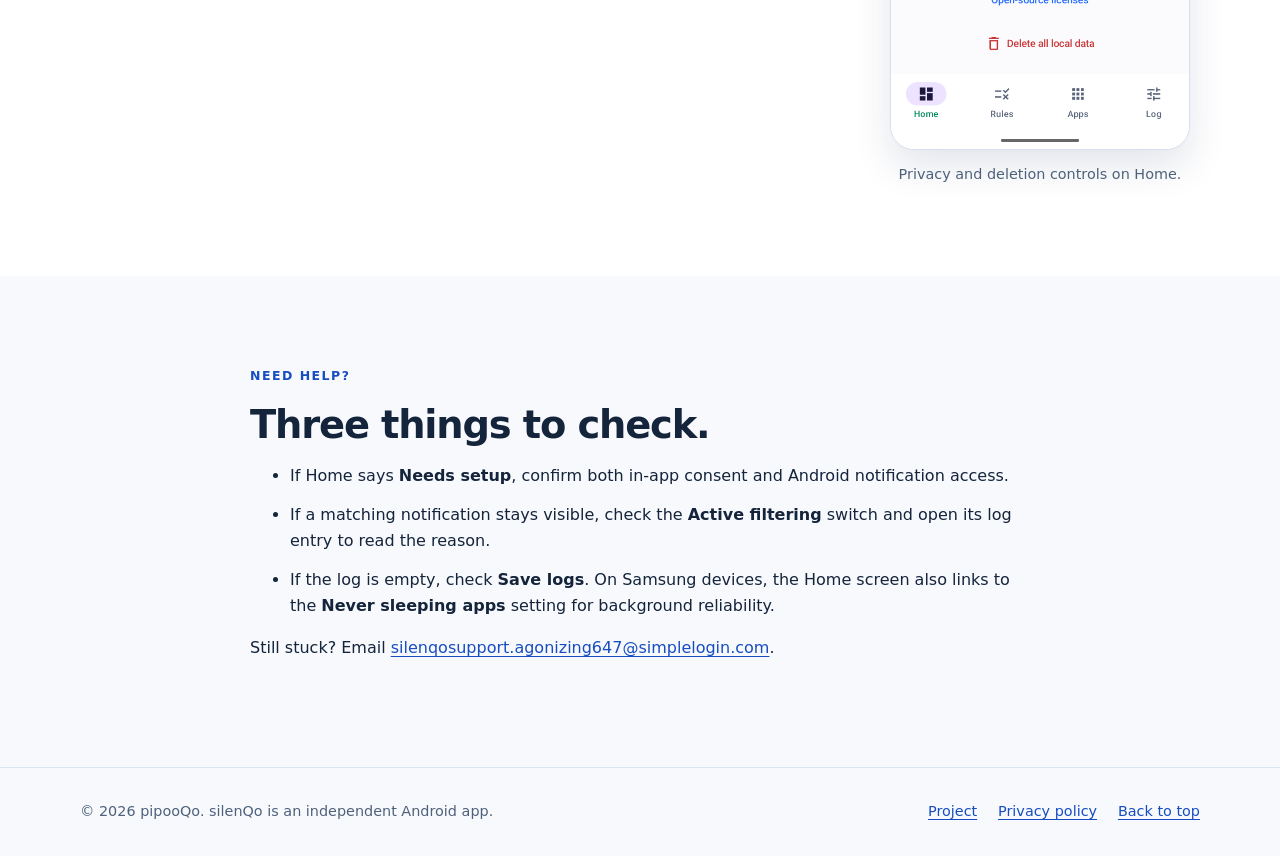
==== commit 75351e8f: "Clarify consent screen scrolling" ====
--- a/guide.html
+++ b/guide.html
@@ -49,7 +49,7 @@
         </div>
         <ol class="guide-instructions">
           <li>Read <strong>Your notification data</strong> in the app. Open the full privacy policy if you want more detail.</li>
-          <li>Choose <strong>Agree and open Android settings</strong>. In Android's list, select <strong>silenQo</strong> under <strong>Not allowed</strong>.</li>
+          <li>Scroll down if needed, then choose <strong>Agree and open Android settings</strong>. In Android's list, select <strong>silenQo</strong> under <strong>Not allowed</strong>.</li>
           <li>Turn on <strong>Allow notification access</strong>. Android may show a confirmation explaining this powerful permission; review it and choose <strong>Allow</strong> to continue.</li>
           <li>Return to silenQo. The Home screen should report <strong>Connected and listening</strong>.</li>
         </ol>
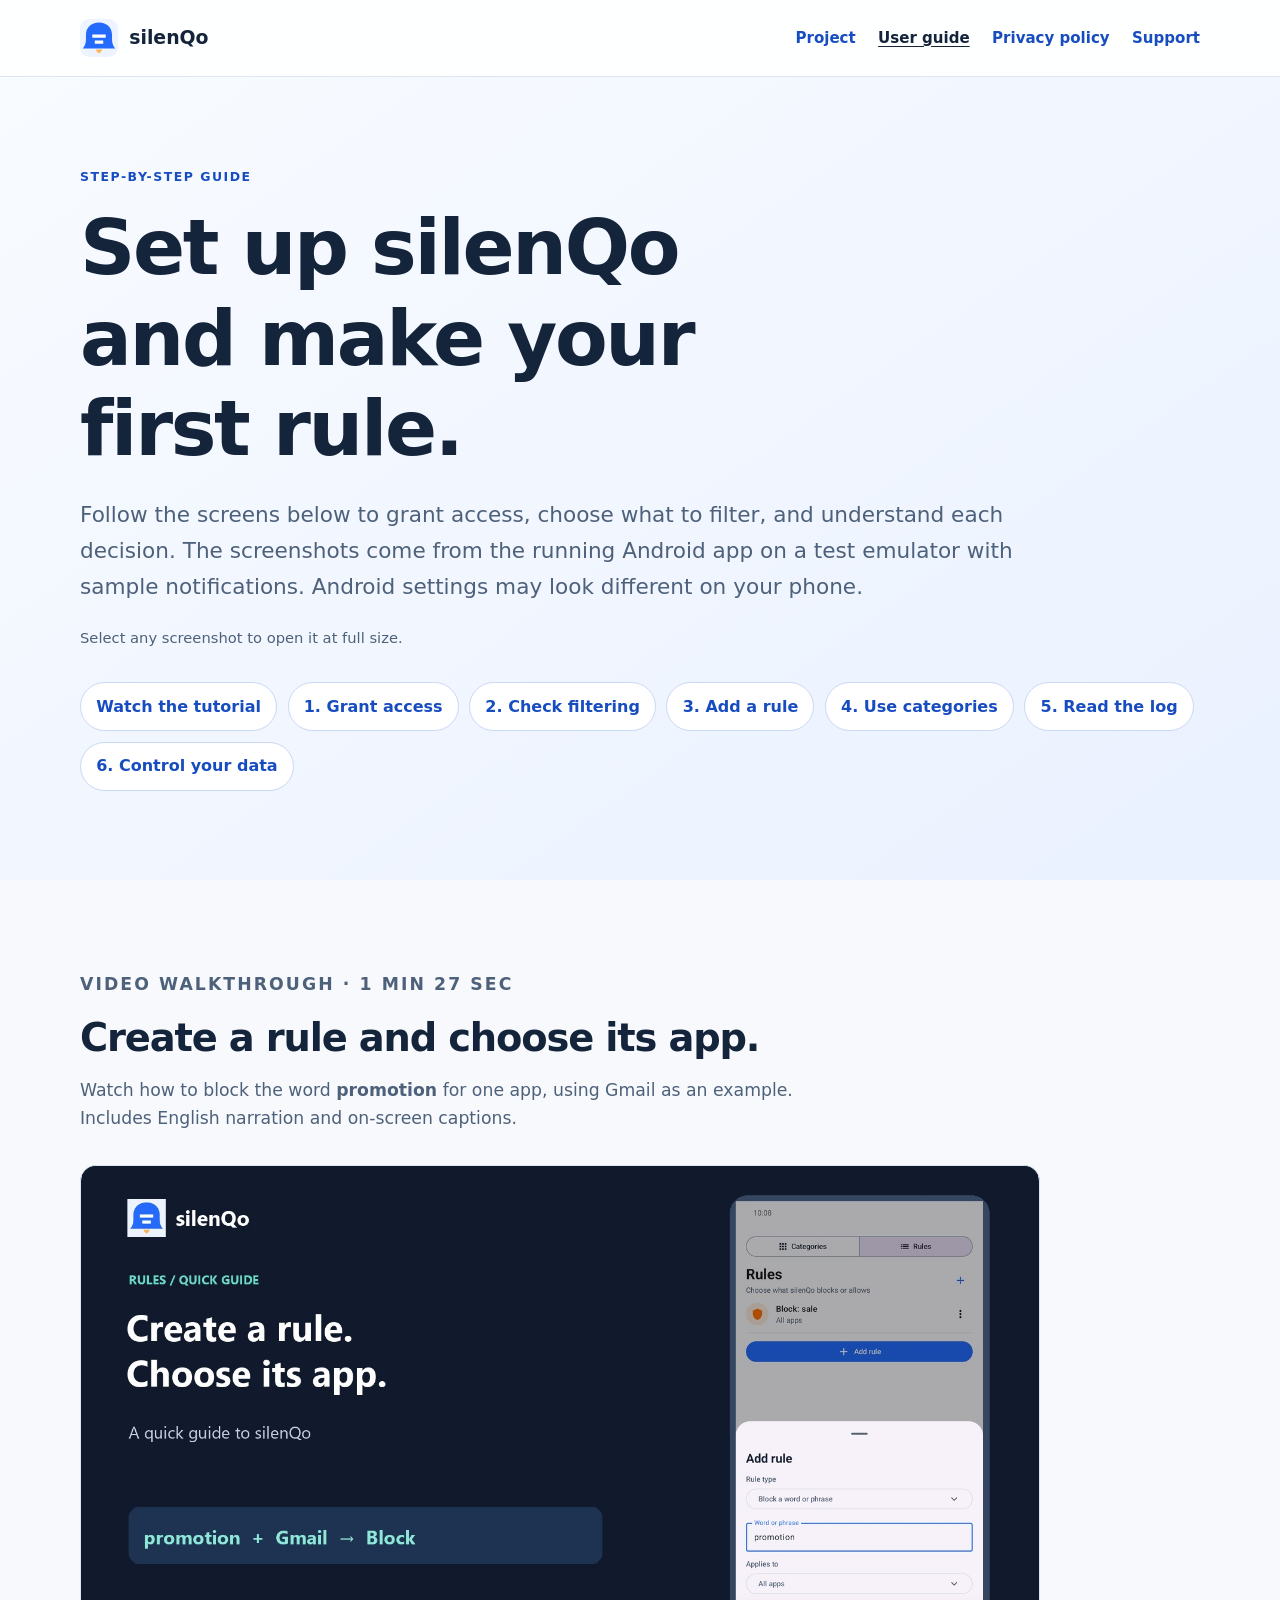
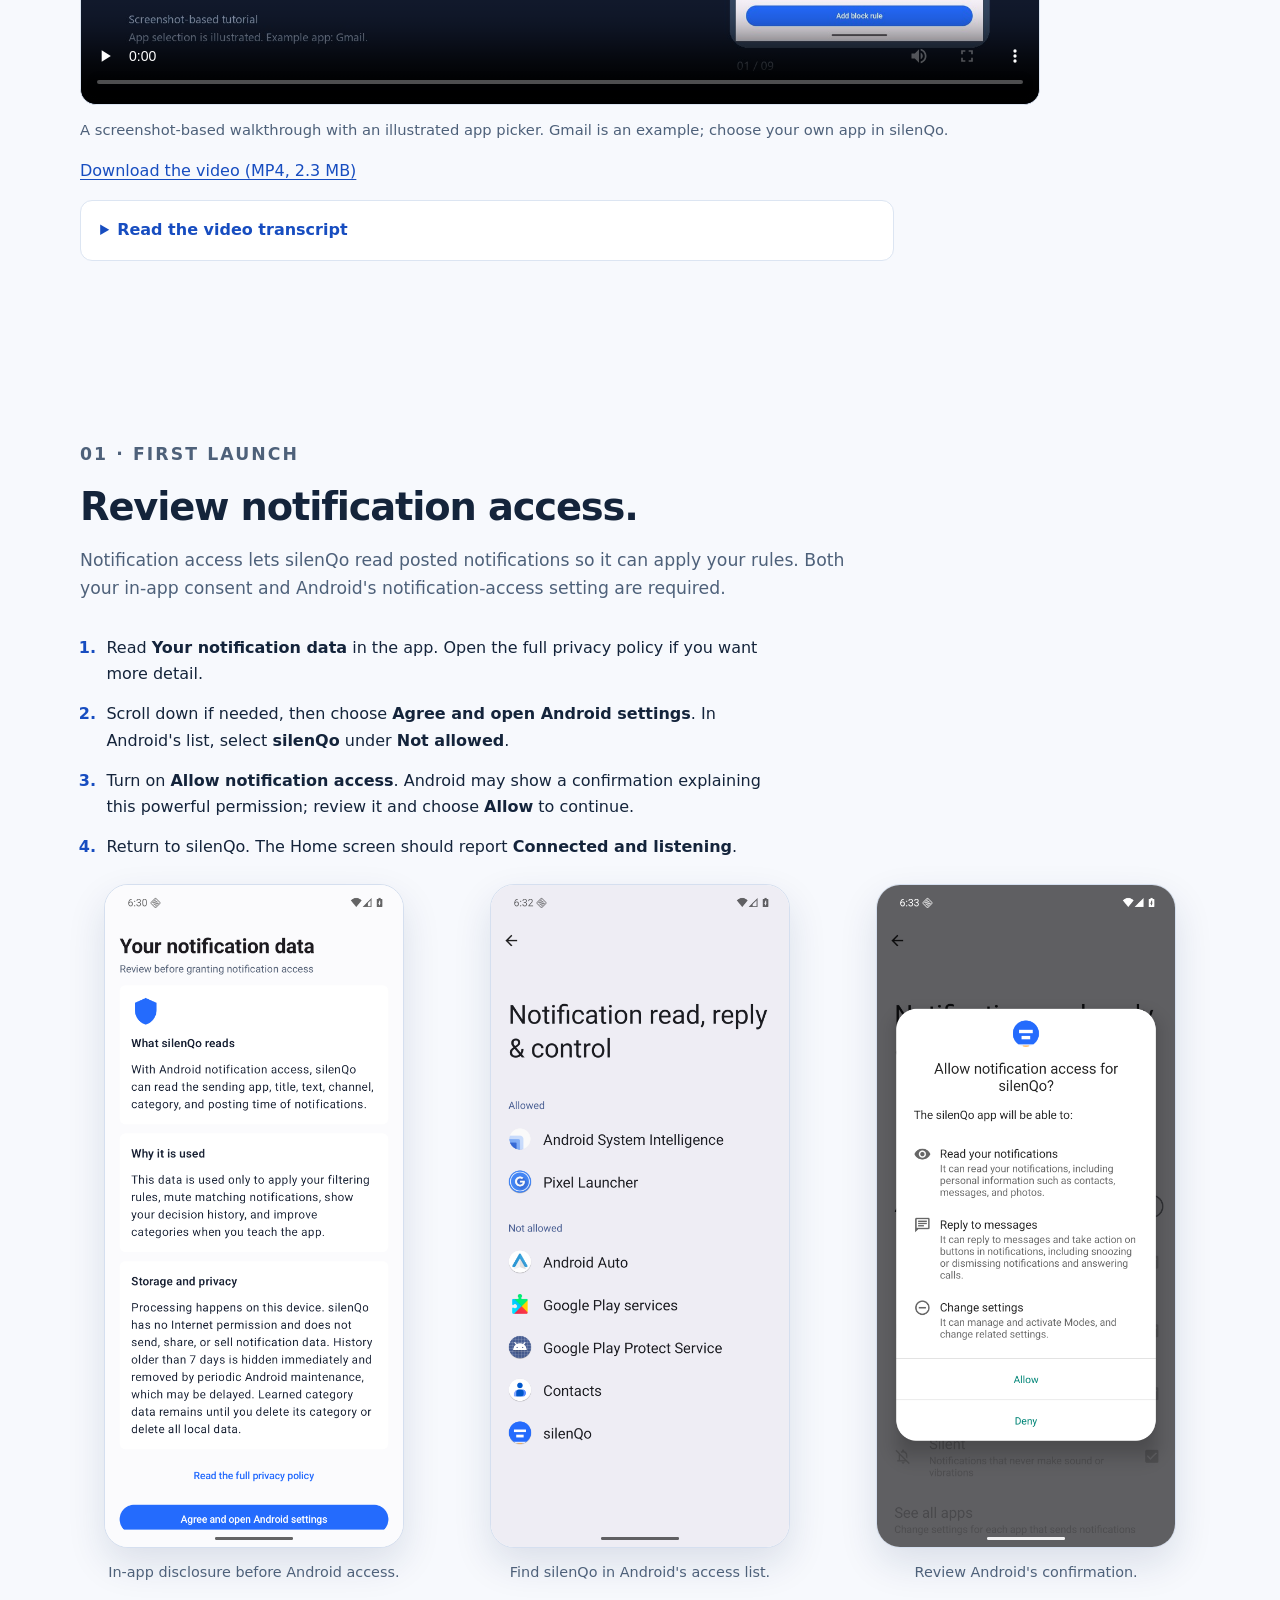
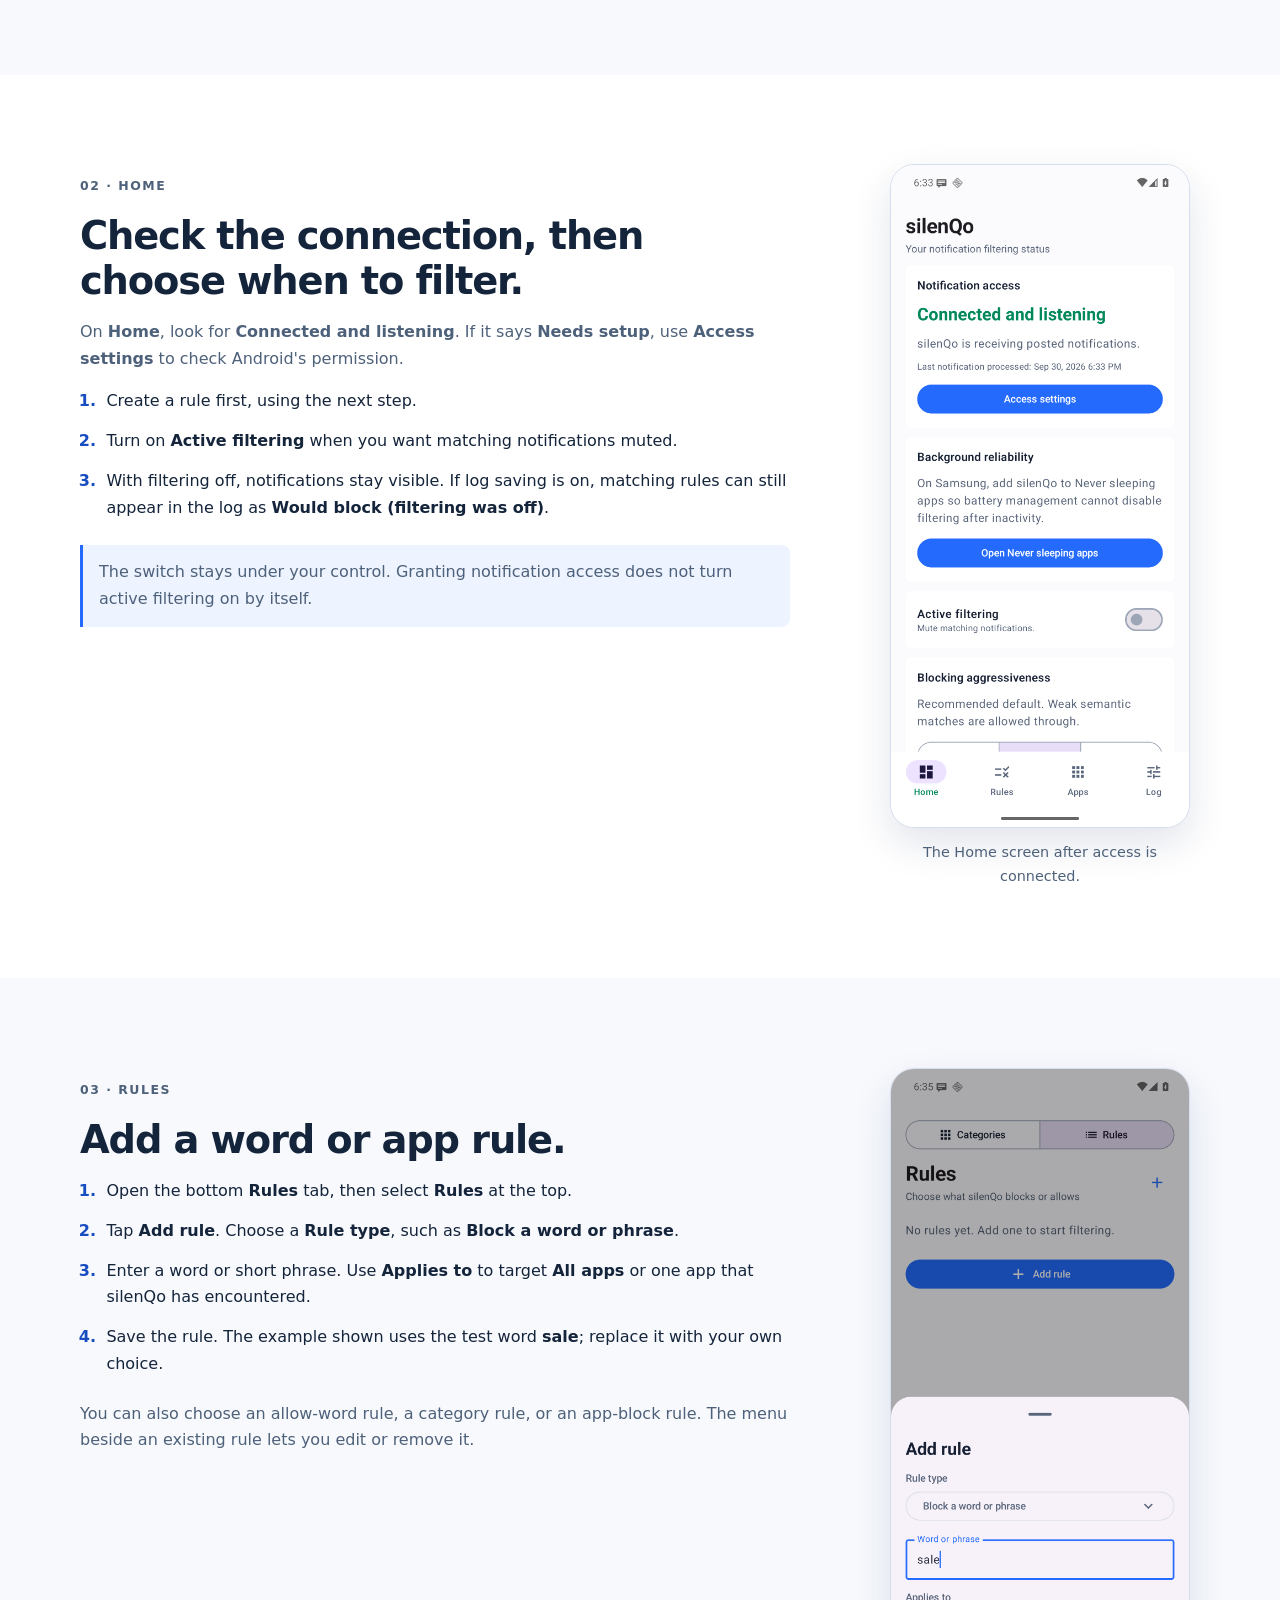
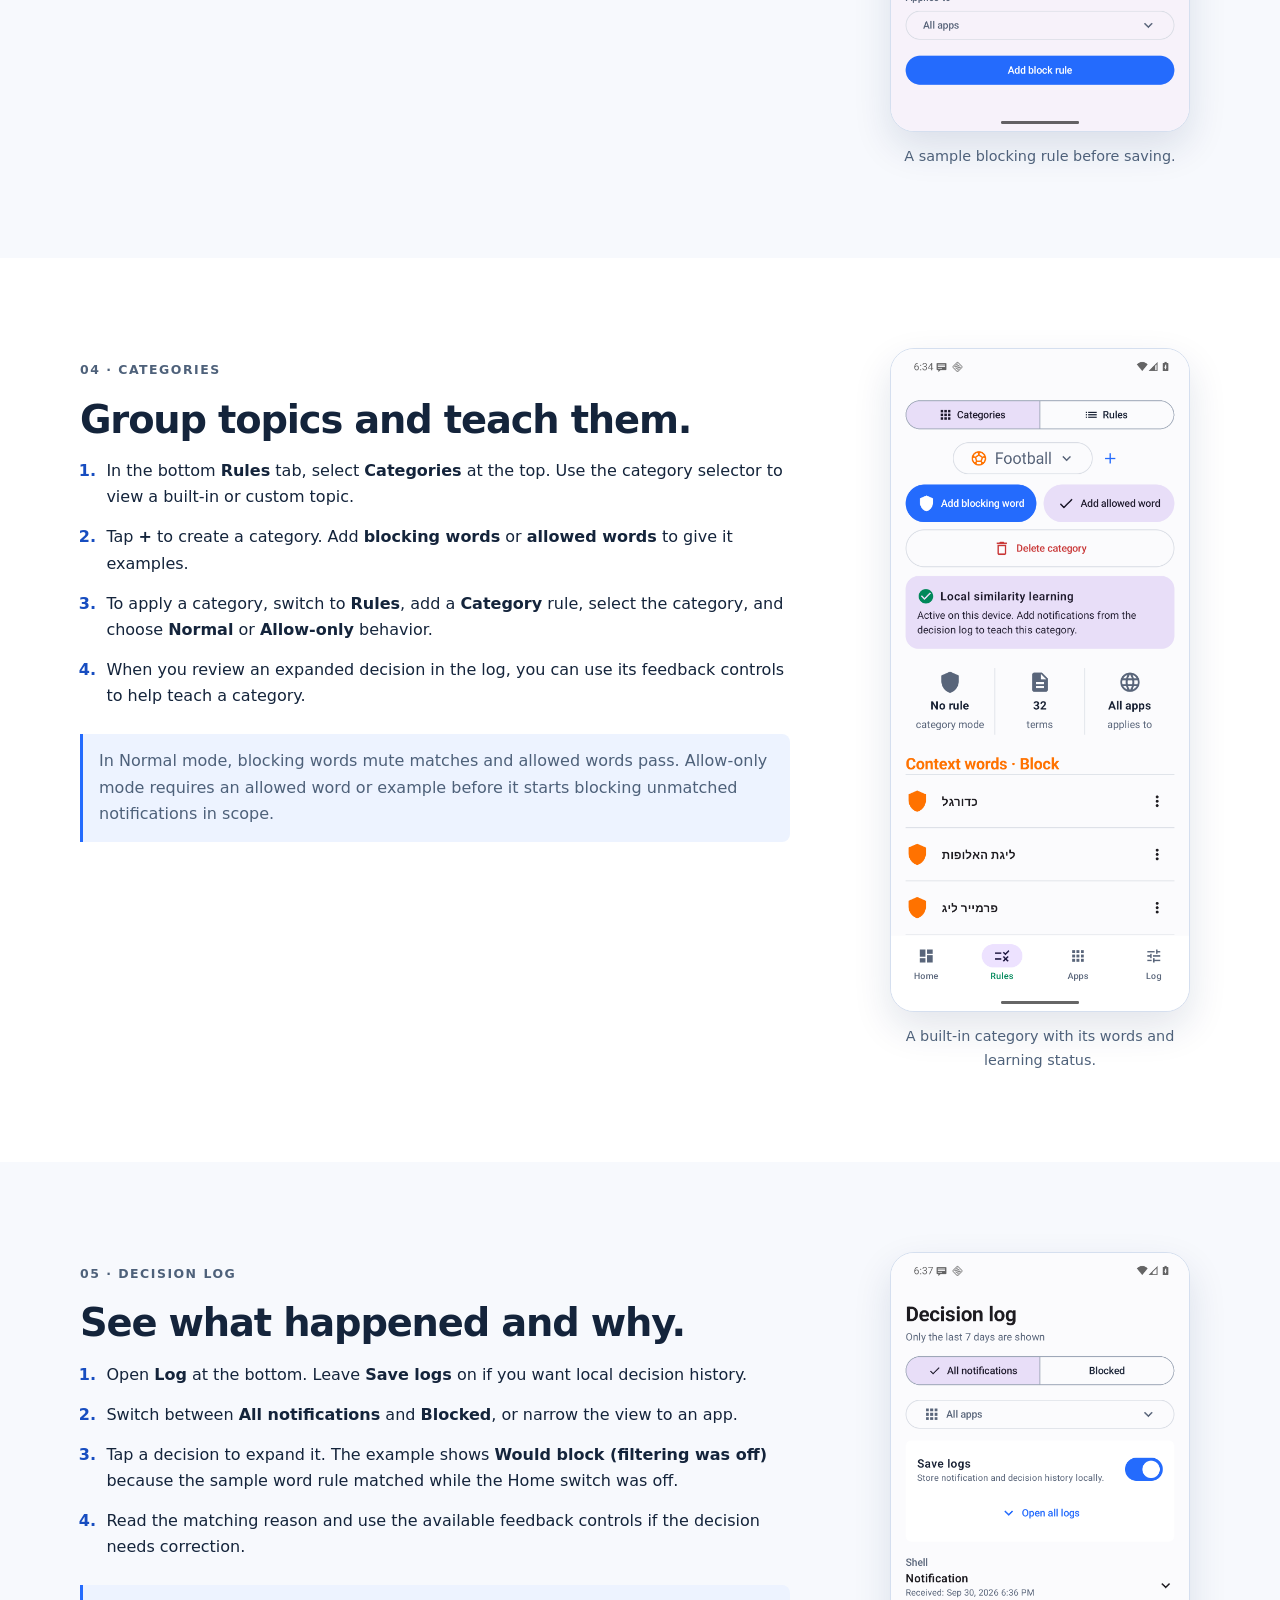
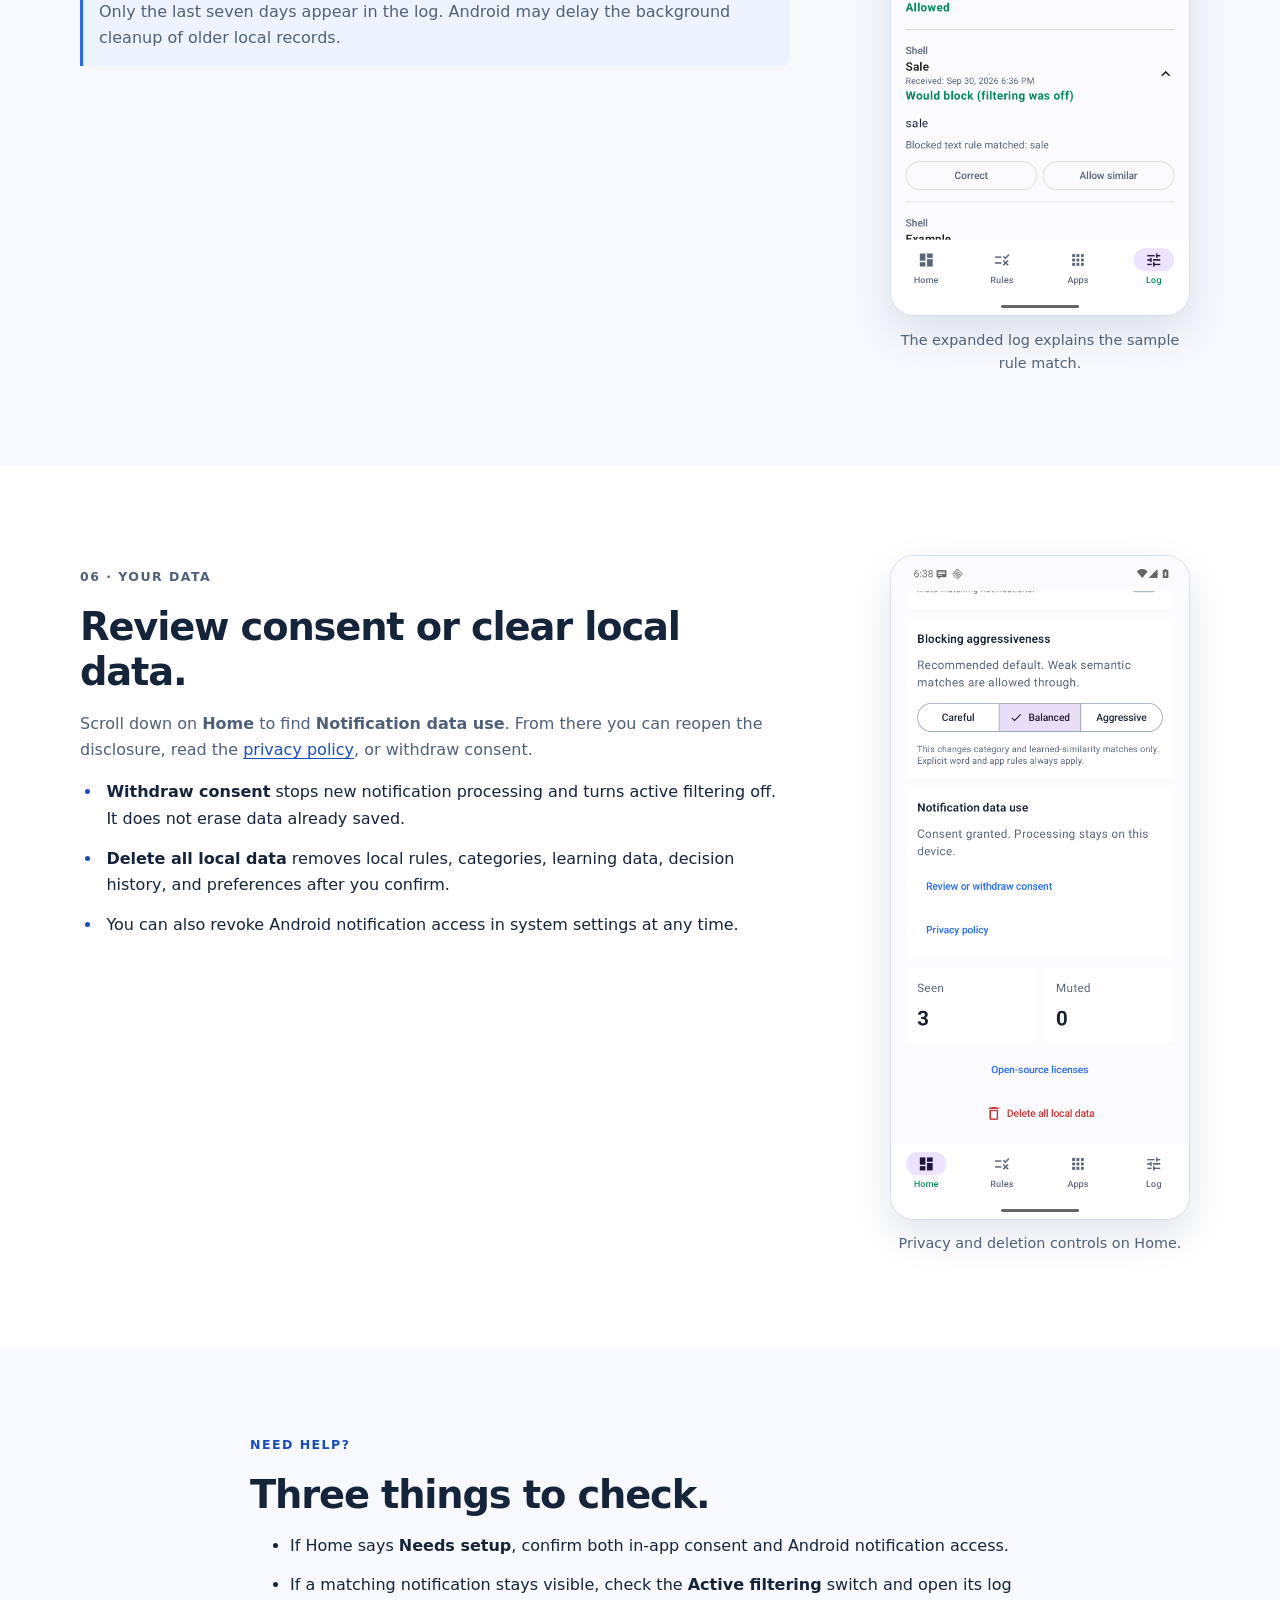
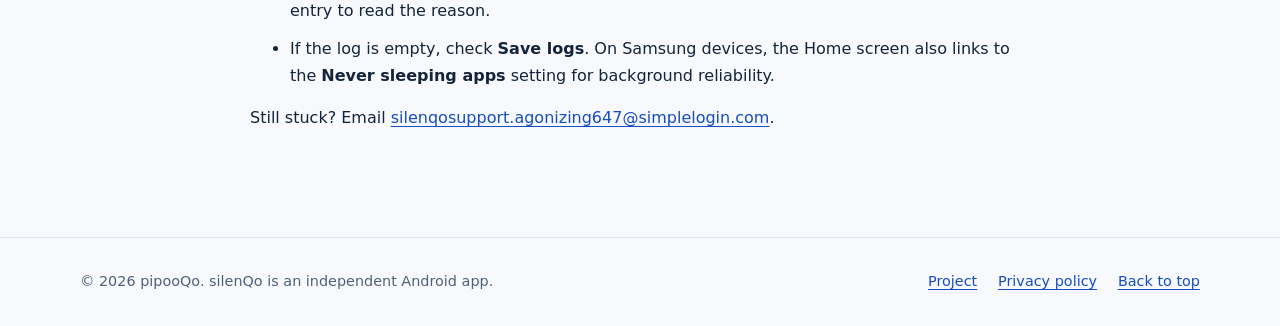
==== commit 49e49c21: "Add English rule tutorial video to user guide" ====
--- a/guide.html
+++ b/guide.html
@@ -30,6 +30,7 @@
         <p class="lead">Follow the screens below to grant access, choose what to filter, and understand each decision. The screenshots come from the running Android app on a test emulator with sample notifications. Android settings may look different on your phone.</p>
         <p class="screenshot-help">Select any screenshot to open it at full size.</p>
         <nav class="guide-toc" aria-label="Guide sections">
+          <a href="#video-tutorial">Watch the tutorial</a>
           <a href="#access">1. Grant access</a>
           <a href="#filtering">2. Check filtering</a>
           <a href="#rules">3. Add a rule</a>
@@ -37,6 +38,37 @@
           <a href="#log">5. Read the log</a>
           <a href="#privacy-controls">6. Control your data</a>
         </nav>
+      </div>
+    </section>
+
+    <section class="section" id="video-tutorial" aria-labelledby="video-title">
+      <div class="shell">
+        <div class="section-head">
+          <p class="eyebrow">Video walkthrough · 1 min 27 sec</p>
+          <h2 id="video-title">Create a rule and choose its app.</h2>
+          <p>Watch how to block the word <strong>promotion</strong> for one app, using Gmail as an example. Includes English narration and on-screen captions.</p>
+        </div>
+        <figure class="guide-video">
+          <video controls playsinline preload="none" width="1600" height="900" poster="assets/videos/create-rule-en-poster.jpg" aria-label="Create a rule and choose its app: English video tutorial" aria-describedby="video-description">
+            <source src="assets/videos/create-rule-en.mp4" type="video/mp4">
+            <track kind="captions" src="assets/videos/create-rule-en.vtt" srclang="en" label="English">
+            Your browser does not support embedded video. <a href="assets/videos/create-rule-en.mp4">Download the English tutorial</a>.
+          </video>
+          <figcaption id="video-description">A screenshot-based walkthrough with an illustrated app picker. Gmail is an example; choose your own app in silenQo.</figcaption>
+        </figure>
+        <p class="video-download"><a href="assets/videos/create-rule-en.mp4" download>Download the video (MP4, 2.3 MB)</a></p>
+        <details class="video-transcript">
+          <summary>Read the video transcript</summary>
+          <ol class="guide-instructions">
+            <li>Open <strong>Rules</strong> from the bottom navigation, then select the <strong>Rules</strong> tab at the top.</li>
+            <li>Tap <strong>Add rule</strong>. Choose <strong>Block a word or phrase</strong> from the <strong>Rule type</strong> menu.</li>
+            <li>Enter <strong>promotion</strong> in <strong>Word or phrase</strong>. This is the text the rule looks for in notifications.</li>
+            <li>Open <strong>Applies to</strong> and select your app, such as <strong>Gmail</strong>. Choosing <strong>All apps</strong> applies the rule across apps.</li>
+            <li>If your app is missing, make sure silenQo has notification access, then let that app send a notification and check the list again.</li>
+            <li>Check the selected app and tap <strong>Add block rule</strong>. Keep <strong>Active filtering</strong> enabled on Home to block matching notifications.</li>
+            <li>The rule now targets notifications containing <strong>promotion</strong> from the selected app. Review it under <strong>Rules</strong> and tap it to edit.</li>
+          </ol>
+        </details>
       </div>
     </section>
 
--- a/styles.css
+++ b/styles.css
@@ -103,6 +103,15 @@
 .guide-note { padding: 0.9rem 1rem; border-left: 3px solid var(--blue); background: #edf3ff; border-radius: 0 8px 8px 0; }
 .guide-help { max-width: 780px; }
 .guide-help li { margin-bottom: 0.75rem; }
+.guide-video { max-width: 960px; margin: 0; }
+.guide-video video { display: block; width: 100%; height: auto; aspect-ratio: 16 / 9; border: 1px solid var(--line); border-radius: 16px; background: #101a2c; }
+.guide-video video:focus-visible, .video-transcript summary:focus-visible { outline: 3px solid #ffb454; outline-offset: 4px; }
+.guide-video figcaption { margin-top: 0.8rem; color: var(--muted); font-size: 0.92rem; }
+.video-download { margin-top: 1rem; }
+.video-transcript { max-width: 80ch; padding: 1rem 1.2rem; border: 1px solid var(--line); border-radius: 12px; background: var(--white); }
+.video-transcript summary { cursor: pointer; color: var(--blue-deep); font-weight: 700; }
+.video-transcript[open] summary { margin-bottom: 1rem; }
+.video-transcript .guide-instructions { margin-bottom: 0; }
 
 @media (max-width: 760px) {
   .hero-grid, .cards, .steps, .guide-step { grid-template-columns: 1fr; }
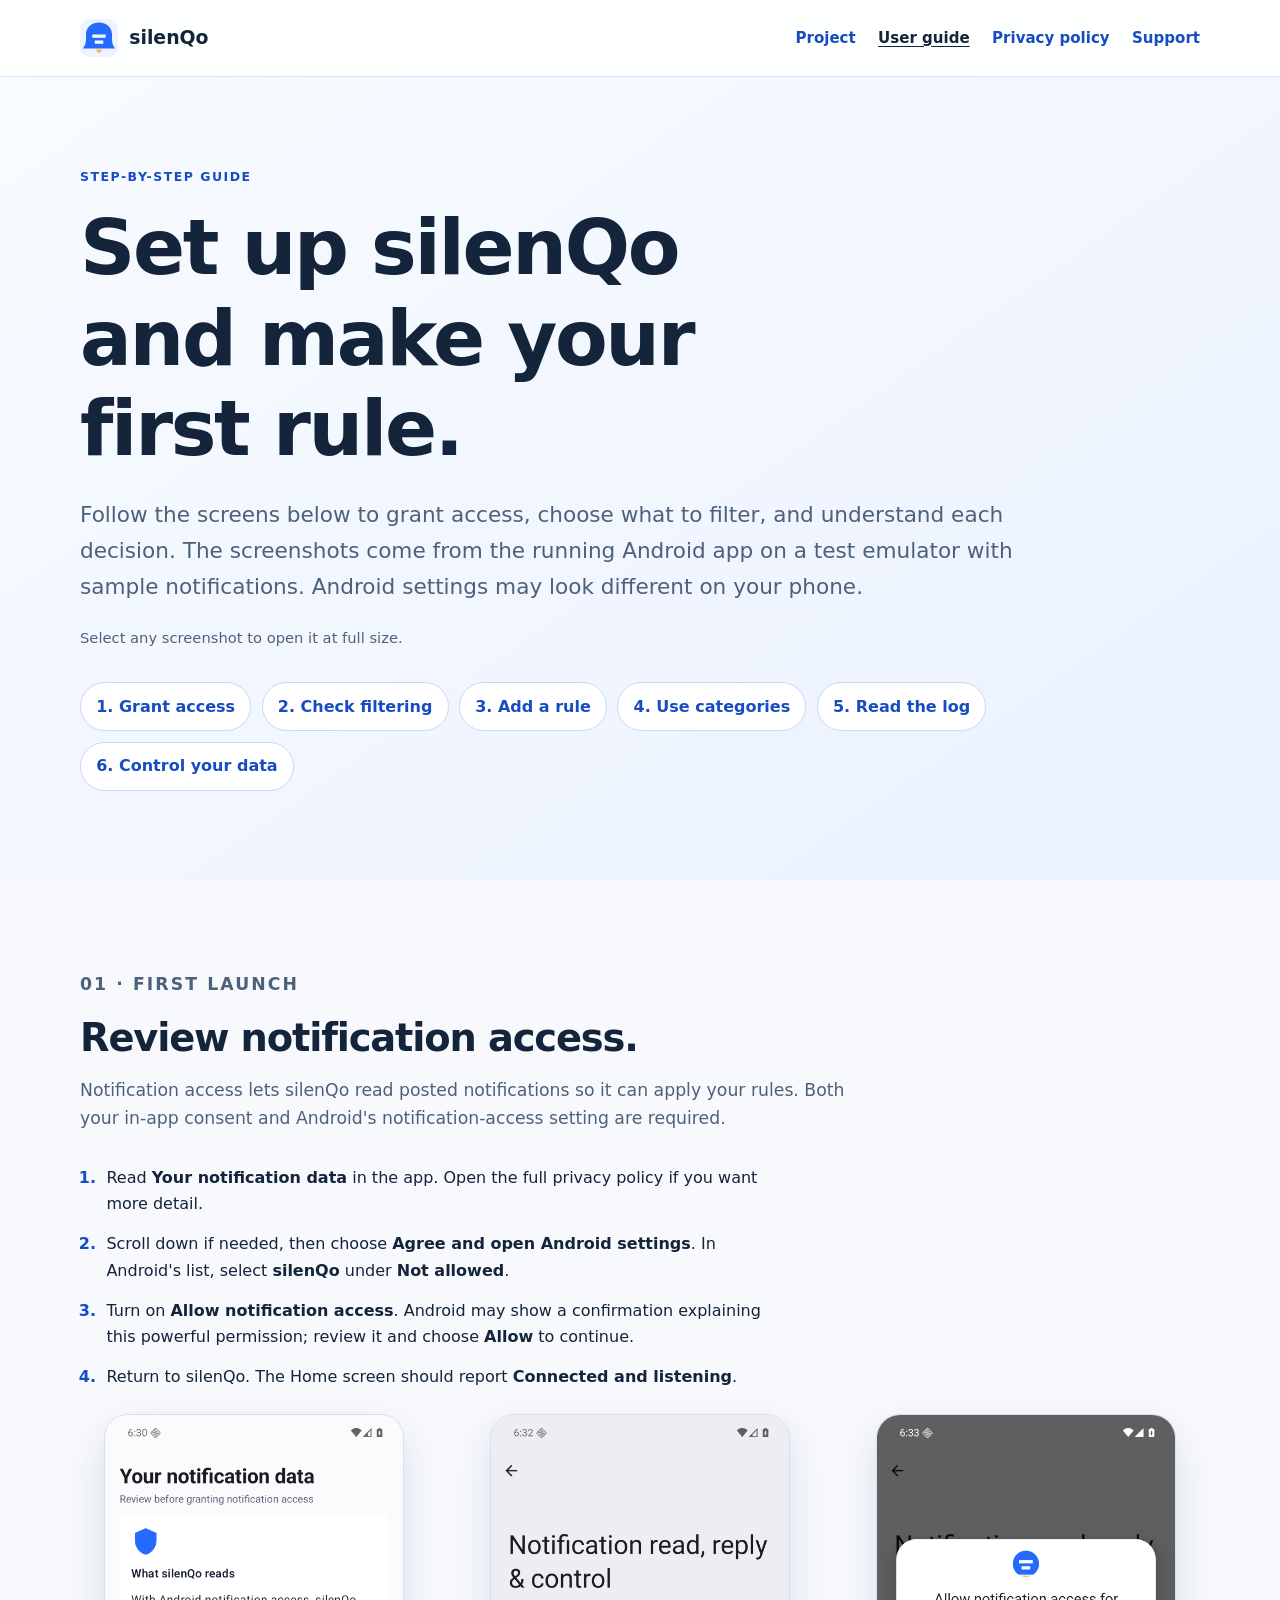
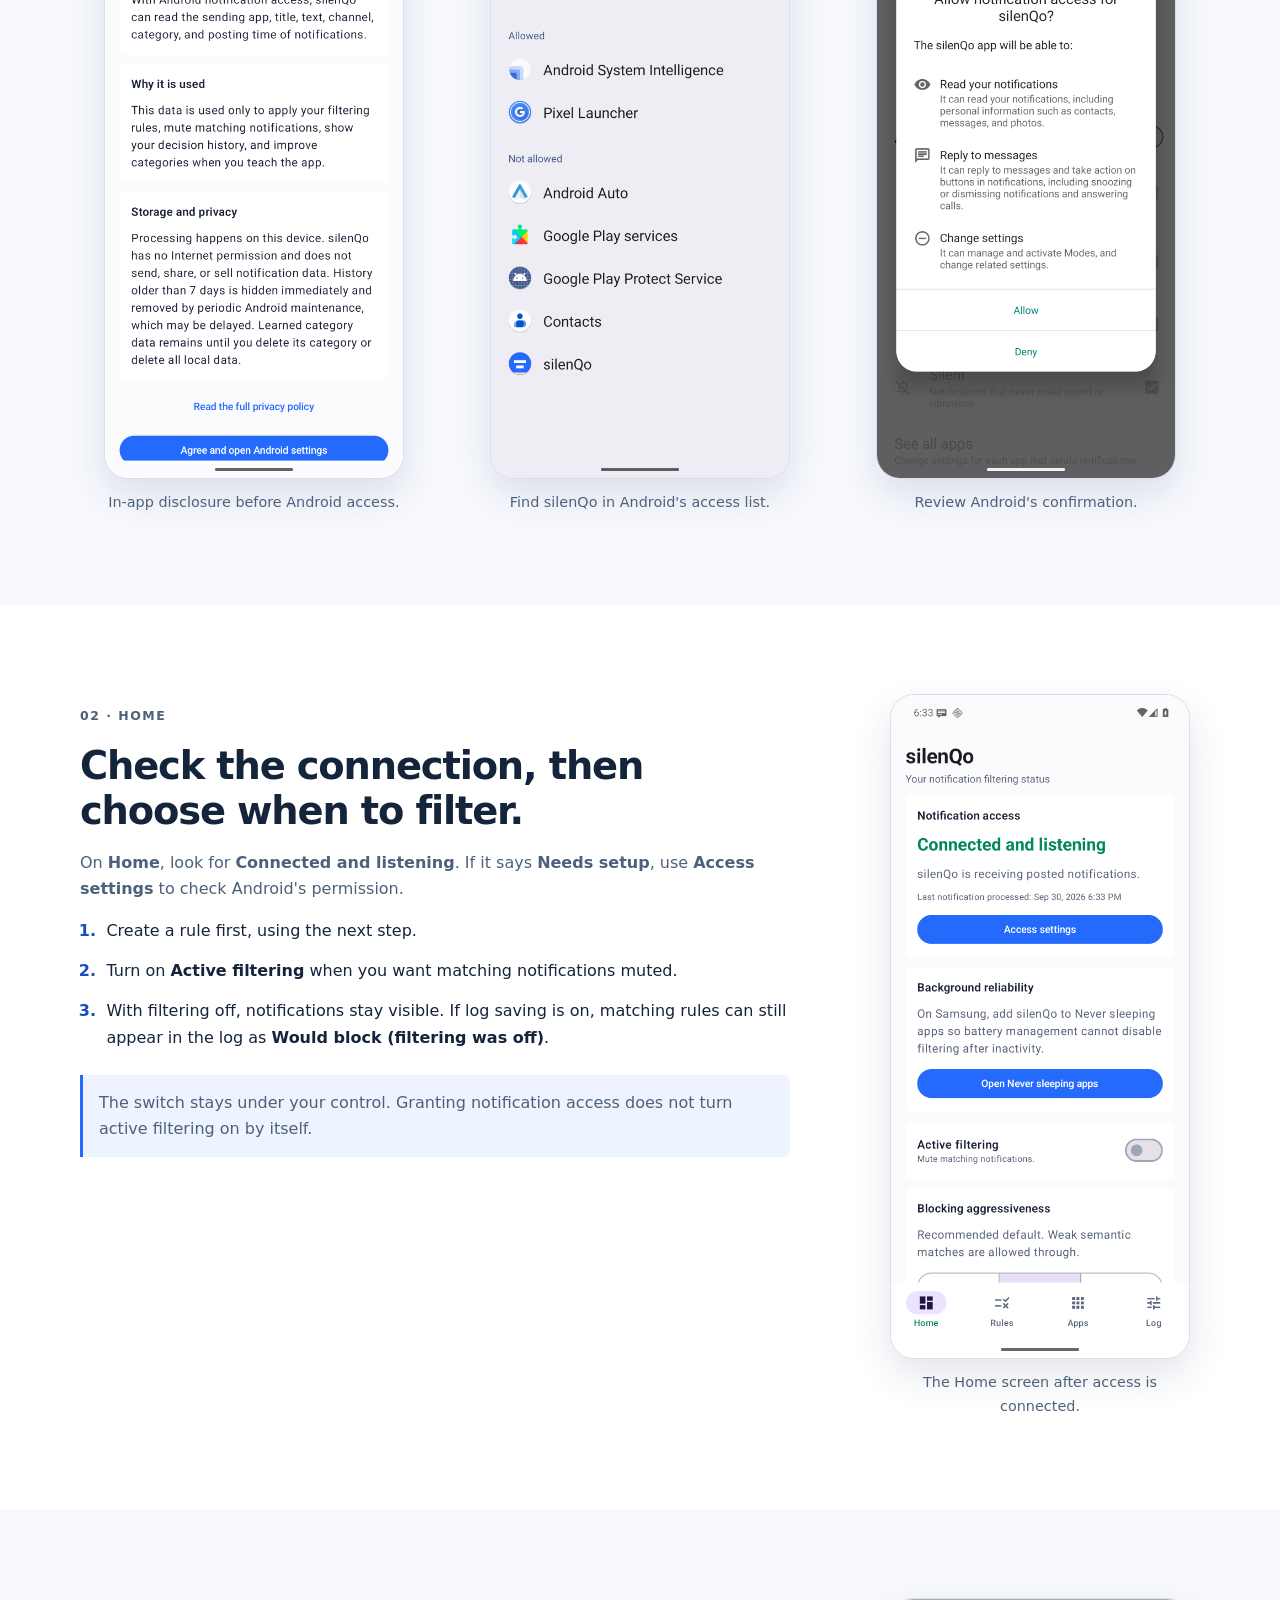
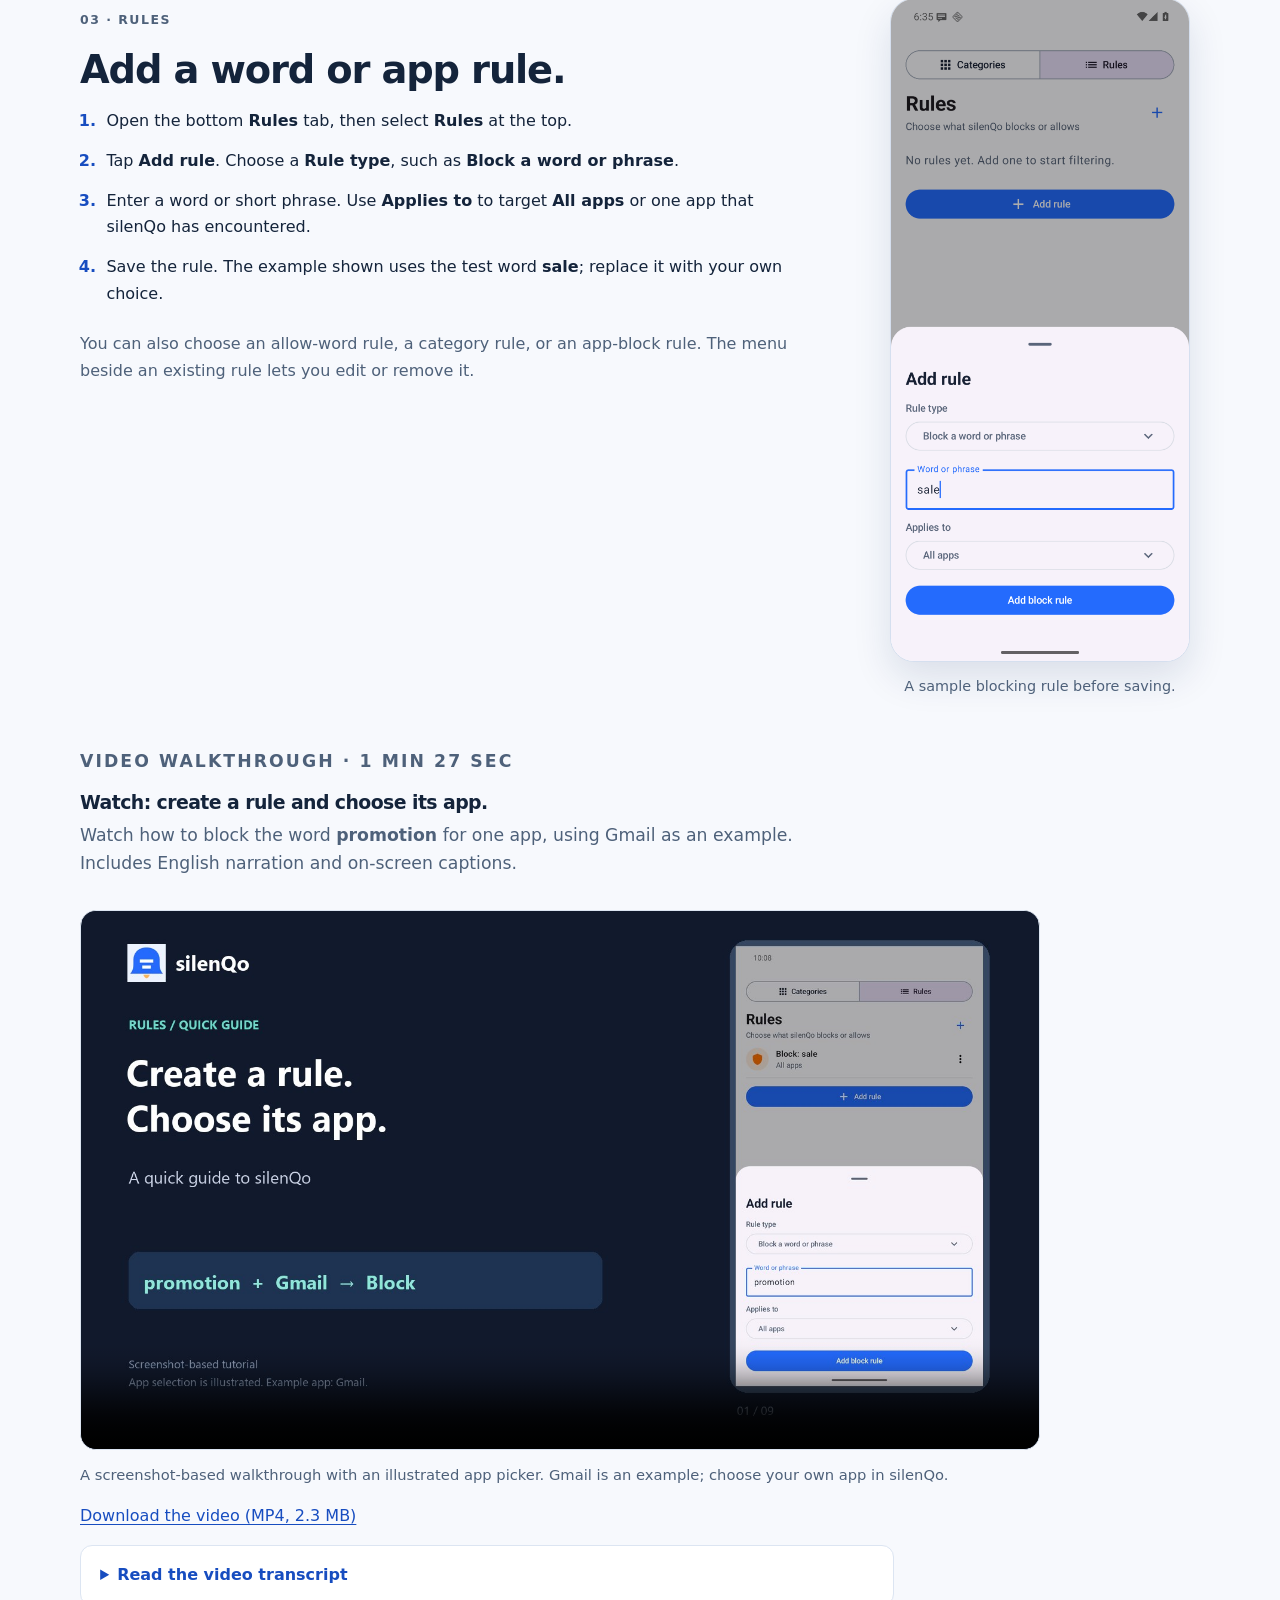
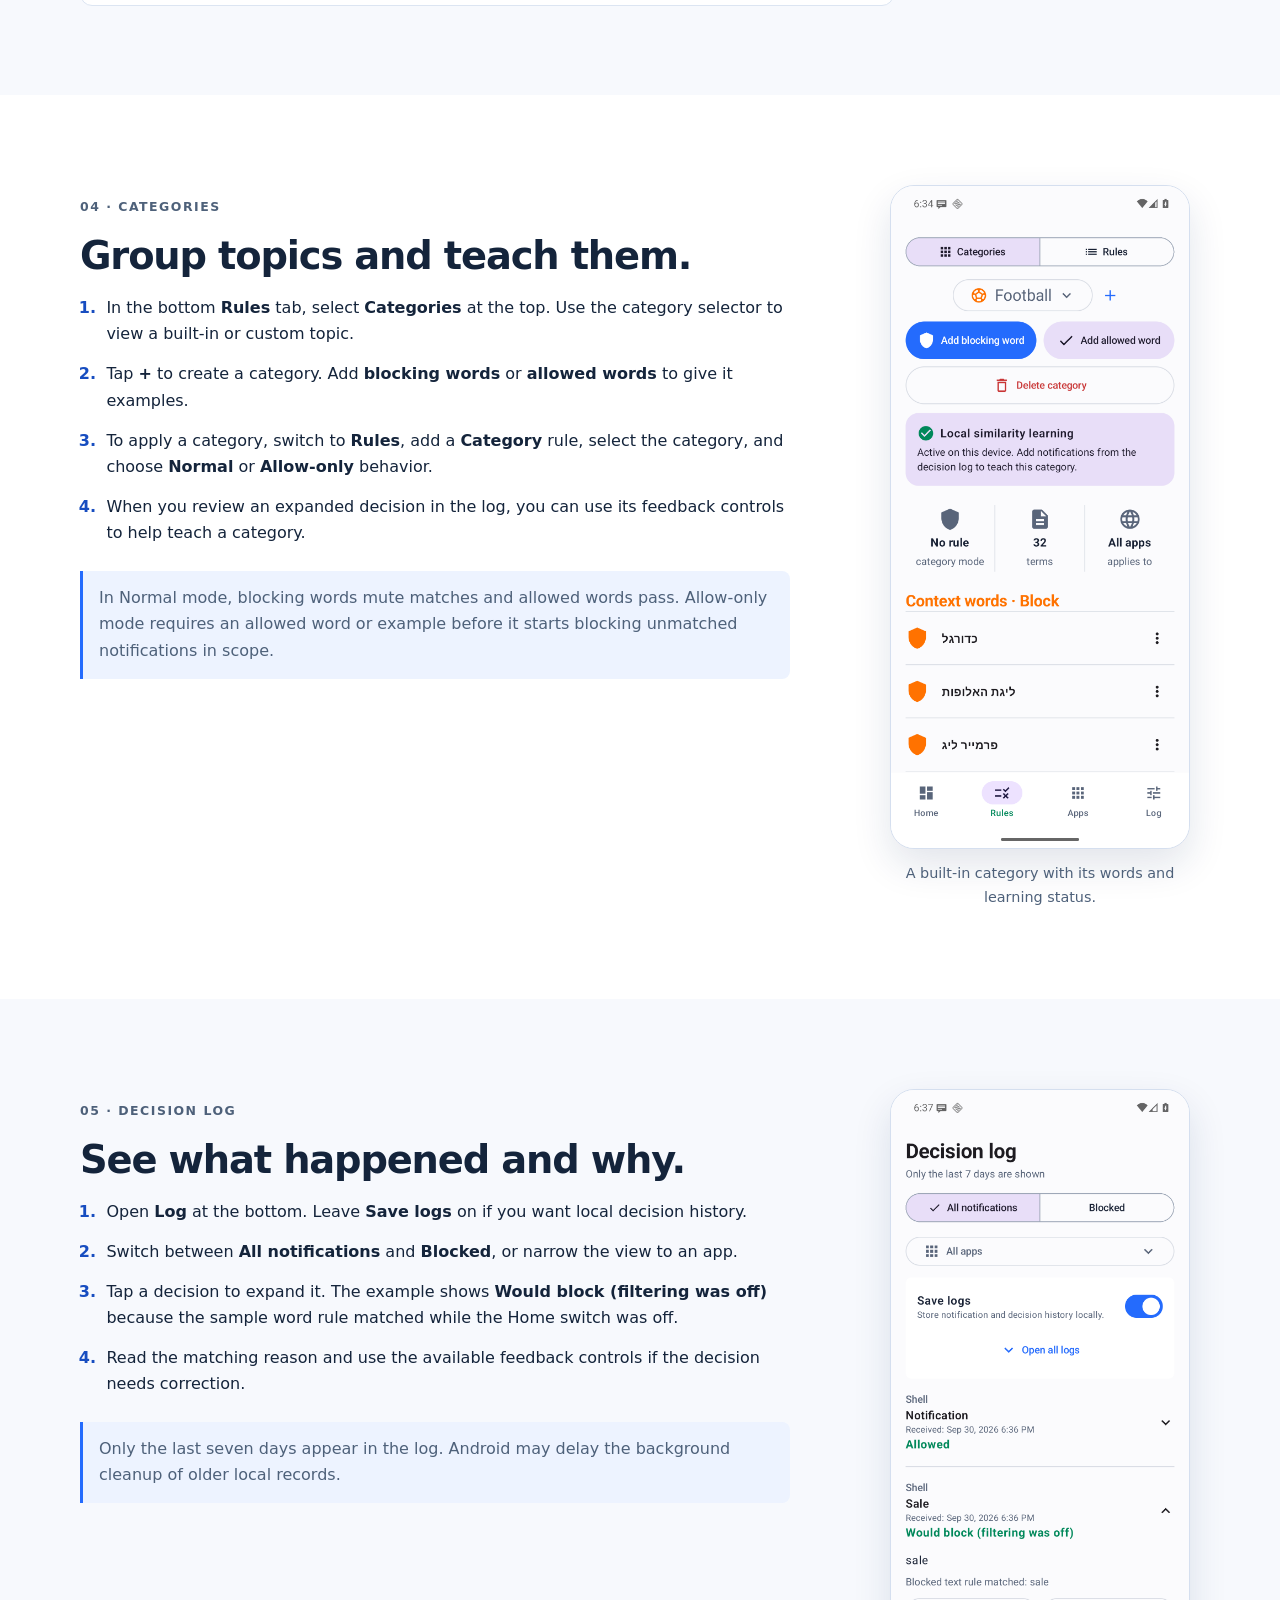
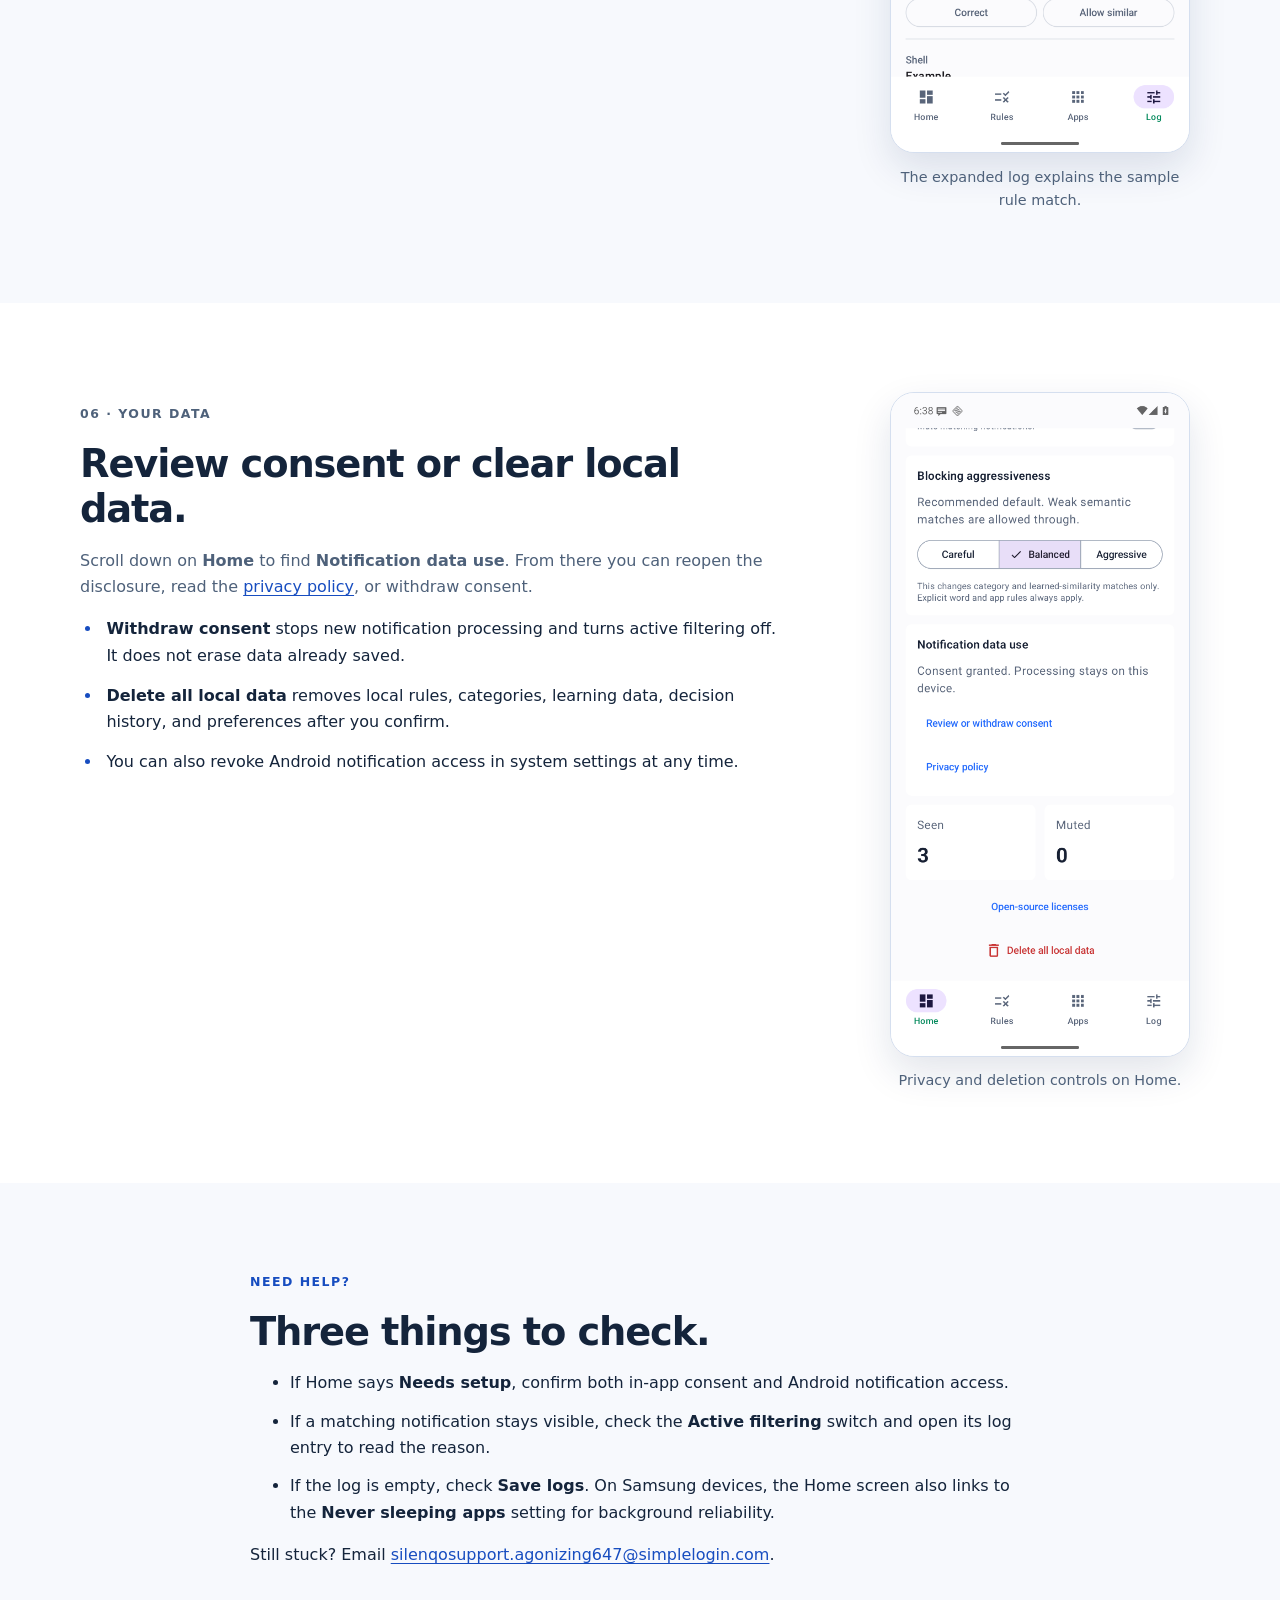
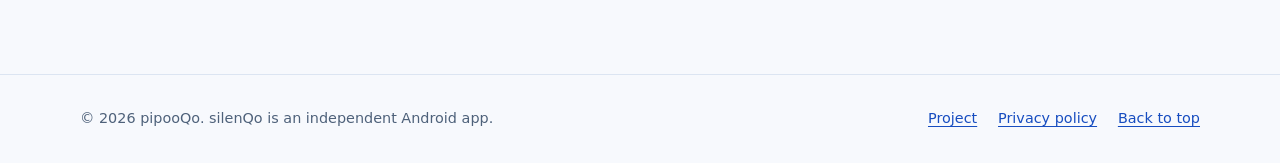
==== commit c9ecca23: "Move video tutorial into Add a rule section" ====
--- a/guide.html
+++ b/guide.html
@@ -30,7 +30,6 @@
         <p class="lead">Follow the screens below to grant access, choose what to filter, and understand each decision. The screenshots come from the running Android app on a test emulator with sample notifications. Android settings may look different on your phone.</p>
         <p class="screenshot-help">Select any screenshot to open it at full size.</p>
         <nav class="guide-toc" aria-label="Guide sections">
-          <a href="#video-tutorial">Watch the tutorial</a>
           <a href="#access">1. Grant access</a>
           <a href="#filtering">2. Check filtering</a>
           <a href="#rules">3. Add a rule</a>
@@ -38,37 +37,6 @@
           <a href="#log">5. Read the log</a>
           <a href="#privacy-controls">6. Control your data</a>
         </nav>
-      </div>
-    </section>
-
-    <section class="section" id="video-tutorial" aria-labelledby="video-title">
-      <div class="shell">
-        <div class="section-head">
-          <p class="eyebrow">Video walkthrough · 1 min 27 sec</p>
-          <h2 id="video-title">Create a rule and choose its app.</h2>
-          <p>Watch how to block the word <strong>promotion</strong> for one app, using Gmail as an example. Includes English narration and on-screen captions.</p>
-        </div>
-        <figure class="guide-video">
-          <video controls playsinline preload="none" width="1600" height="900" poster="assets/videos/create-rule-en-poster.jpg" aria-label="Create a rule and choose its app: English video tutorial" aria-describedby="video-description">
-            <source src="assets/videos/create-rule-en.mp4" type="video/mp4">
-            <track kind="captions" src="assets/videos/create-rule-en.vtt" srclang="en" label="English">
-            Your browser does not support embedded video. <a href="assets/videos/create-rule-en.mp4">Download the English tutorial</a>.
-          </video>
-          <figcaption id="video-description">A screenshot-based walkthrough with an illustrated app picker. Gmail is an example; choose your own app in silenQo.</figcaption>
-        </figure>
-        <p class="video-download"><a href="assets/videos/create-rule-en.mp4" download>Download the video (MP4, 2.3 MB)</a></p>
-        <details class="video-transcript">
-          <summary>Read the video transcript</summary>
-          <ol class="guide-instructions">
-            <li>Open <strong>Rules</strong> from the bottom navigation, then select the <strong>Rules</strong> tab at the top.</li>
-            <li>Tap <strong>Add rule</strong>. Choose <strong>Block a word or phrase</strong> from the <strong>Rule type</strong> menu.</li>
-            <li>Enter <strong>promotion</strong> in <strong>Word or phrase</strong>. This is the text the rule looks for in notifications.</li>
-            <li>Open <strong>Applies to</strong> and select your app, such as <strong>Gmail</strong>. Choosing <strong>All apps</strong> applies the rule across apps.</li>
-            <li>If your app is missing, make sure silenQo has notification access, then let that app send a notification and check the list again.</li>
-            <li>Check the selected app and tap <strong>Add block rule</strong>. Keep <strong>Active filtering</strong> enabled on Home to block matching notifications.</li>
-            <li>The rule now targets notifications containing <strong>promotion</strong> from the selected app. Review it under <strong>Rules</strong> and tap it to edit.</li>
-          </ol>
-        </details>
       </div>
     </section>
 
@@ -140,6 +108,34 @@
           <figcaption>A sample blocking rule before saving.</figcaption>
         </figure>
       </div>
+      <section class="shell rule-video" id="video-tutorial" aria-labelledby="video-title">
+        <div class="section-head">
+          <p class="eyebrow">Video walkthrough · 1 min 27 sec</p>
+          <h3 id="video-title">Watch: create a rule and choose its app.</h3>
+          <p>Watch how to block the word <strong>promotion</strong> for one app, using Gmail as an example. Includes English narration and on-screen captions.</p>
+        </div>
+        <figure class="guide-video">
+          <video controls playsinline preload="none" width="1600" height="900" poster="assets/videos/create-rule-en-poster.jpg" aria-label="Create a rule and choose its app: English video tutorial" aria-describedby="video-description">
+            <source src="assets/videos/create-rule-en.mp4" type="video/mp4">
+            <track kind="captions" src="assets/videos/create-rule-en.vtt" srclang="en" label="English">
+            Your browser does not support embedded video. <a href="assets/videos/create-rule-en.mp4">Download the English tutorial</a>.
+          </video>
+          <figcaption id="video-description">A screenshot-based walkthrough with an illustrated app picker. Gmail is an example; choose your own app in silenQo.</figcaption>
+        </figure>
+        <p class="video-download"><a href="assets/videos/create-rule-en.mp4" download>Download the video (MP4, 2.3 MB)</a></p>
+        <details class="video-transcript">
+          <summary>Read the video transcript</summary>
+          <ol class="guide-instructions">
+            <li>Open <strong>Rules</strong> from the bottom navigation, then select the <strong>Rules</strong> tab at the top.</li>
+            <li>Tap <strong>Add rule</strong>. Choose <strong>Block a word or phrase</strong> from the <strong>Rule type</strong> menu.</li>
+            <li>Enter <strong>promotion</strong> in <strong>Word or phrase</strong>. This is the text the rule looks for in notifications.</li>
+            <li>Open <strong>Applies to</strong> and select your app, such as <strong>Gmail</strong>. Choosing <strong>All apps</strong> applies the rule across apps.</li>
+            <li>If your app is missing, make sure silenQo has notification access, then let that app send a notification and check the list again.</li>
+            <li>Check the selected app and tap <strong>Add block rule</strong>. Keep <strong>Active filtering</strong> enabled on Home to block matching notifications.</li>
+            <li>The rule now targets notifications containing <strong>promotion</strong> from the selected app. Review it under <strong>Rules</strong> and tap it to edit.</li>
+          </ol>
+        </details>
+      </section>
     </section>
 
     <section class="section section-alt" id="categories">
--- a/styles.css
+++ b/styles.css
@@ -103,6 +103,7 @@
 .guide-note { padding: 0.9rem 1rem; border-left: 3px solid var(--blue); background: #edf3ff; border-radius: 0 8px 8px 0; }
 .guide-help { max-width: 780px; }
 .guide-help li { margin-bottom: 0.75rem; }
+.rule-video { margin-top: 3rem; }
 .guide-video { max-width: 960px; margin: 0; }
 .guide-video video { display: block; width: 100%; height: auto; aspect-ratio: 16 / 9; border: 1px solid var(--line); border-radius: 16px; background: #101a2c; }
 .guide-video video:focus-visible, .video-transcript summary:focus-visible { outline: 3px solid #ffb454; outline-offset: 4px; }
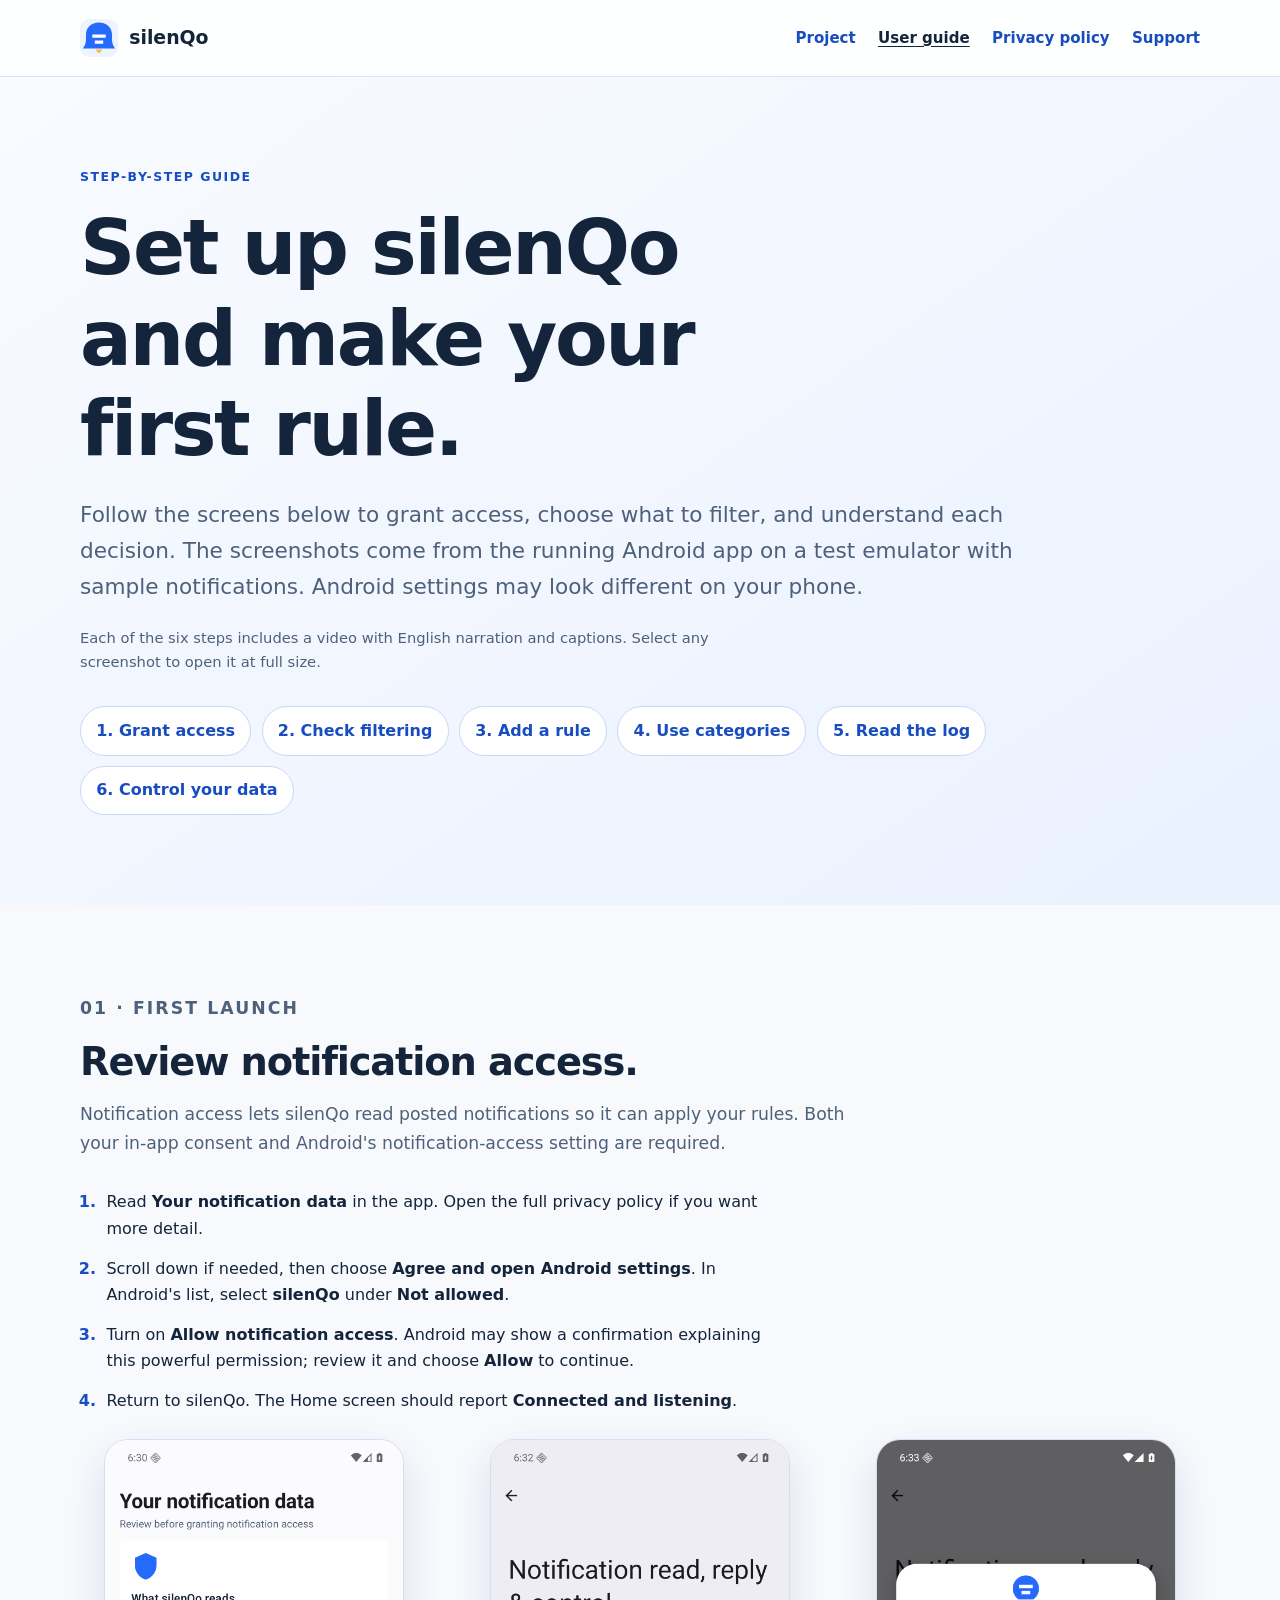
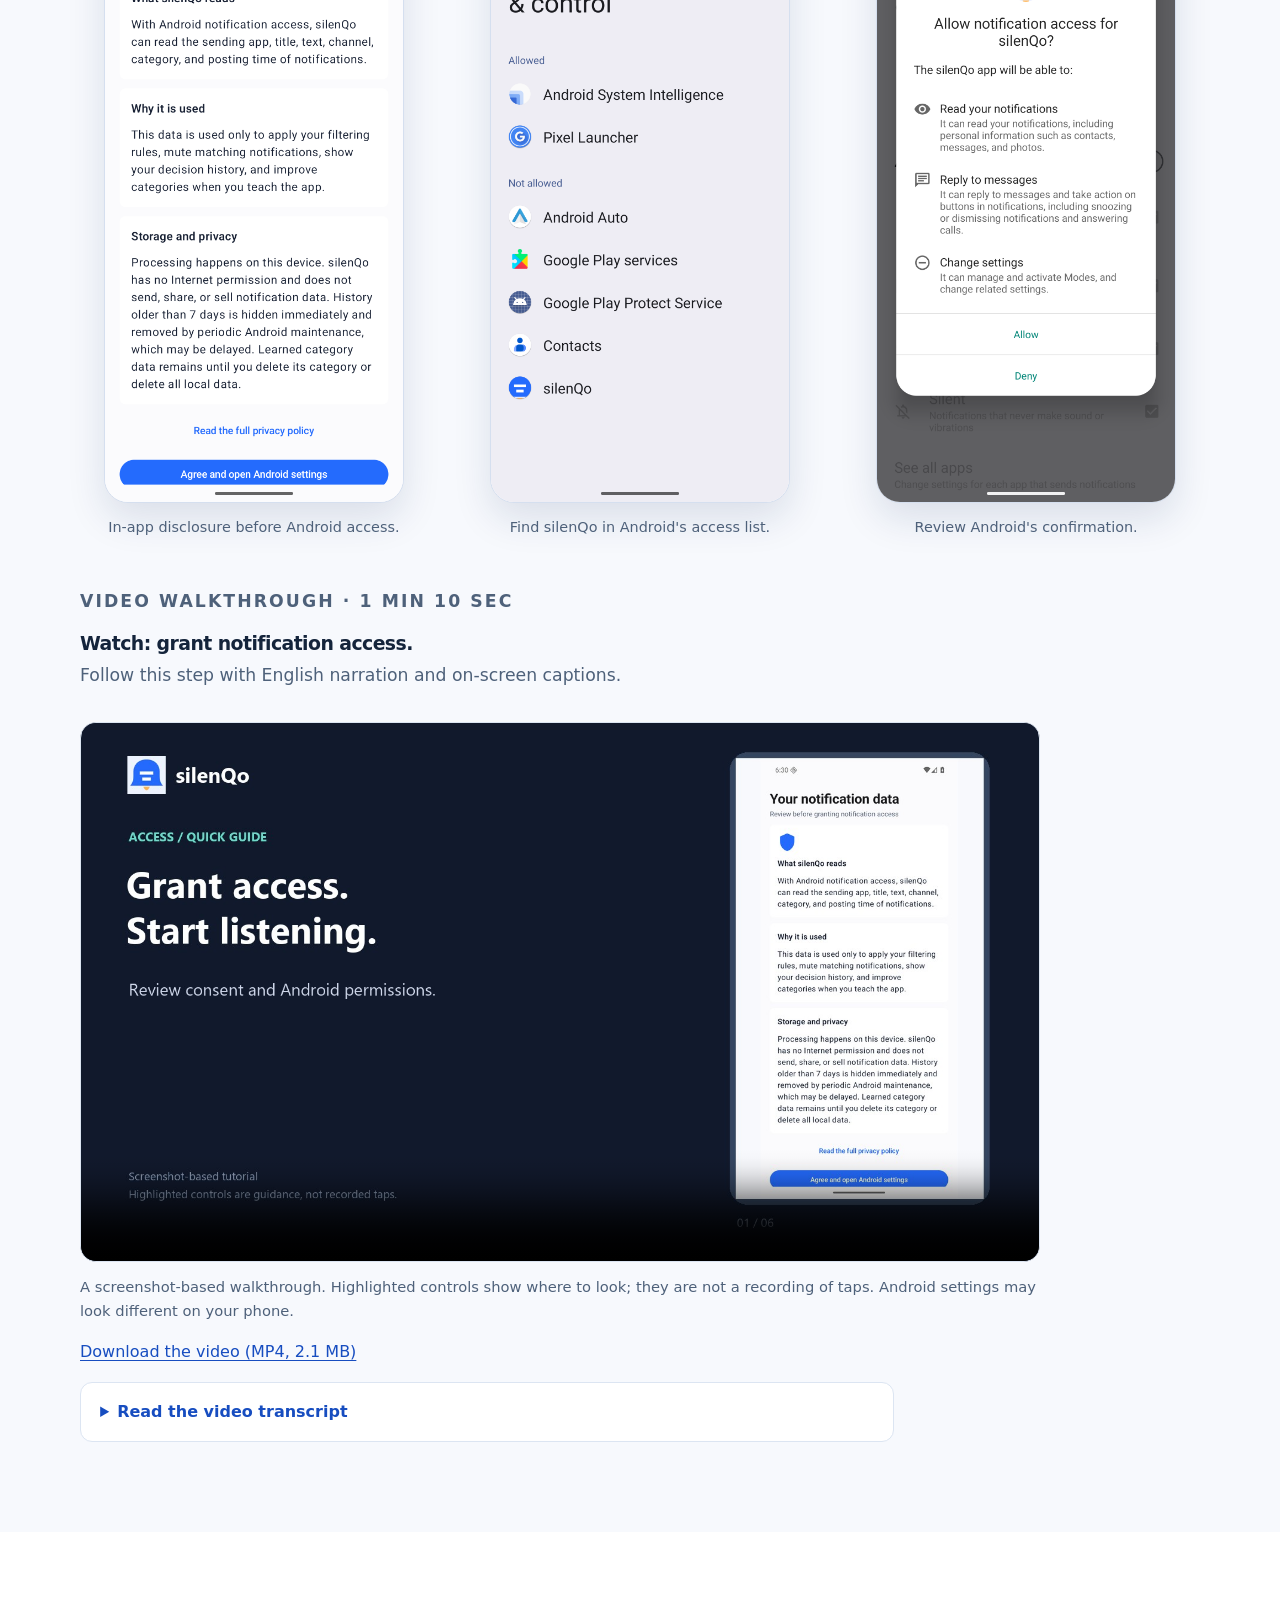
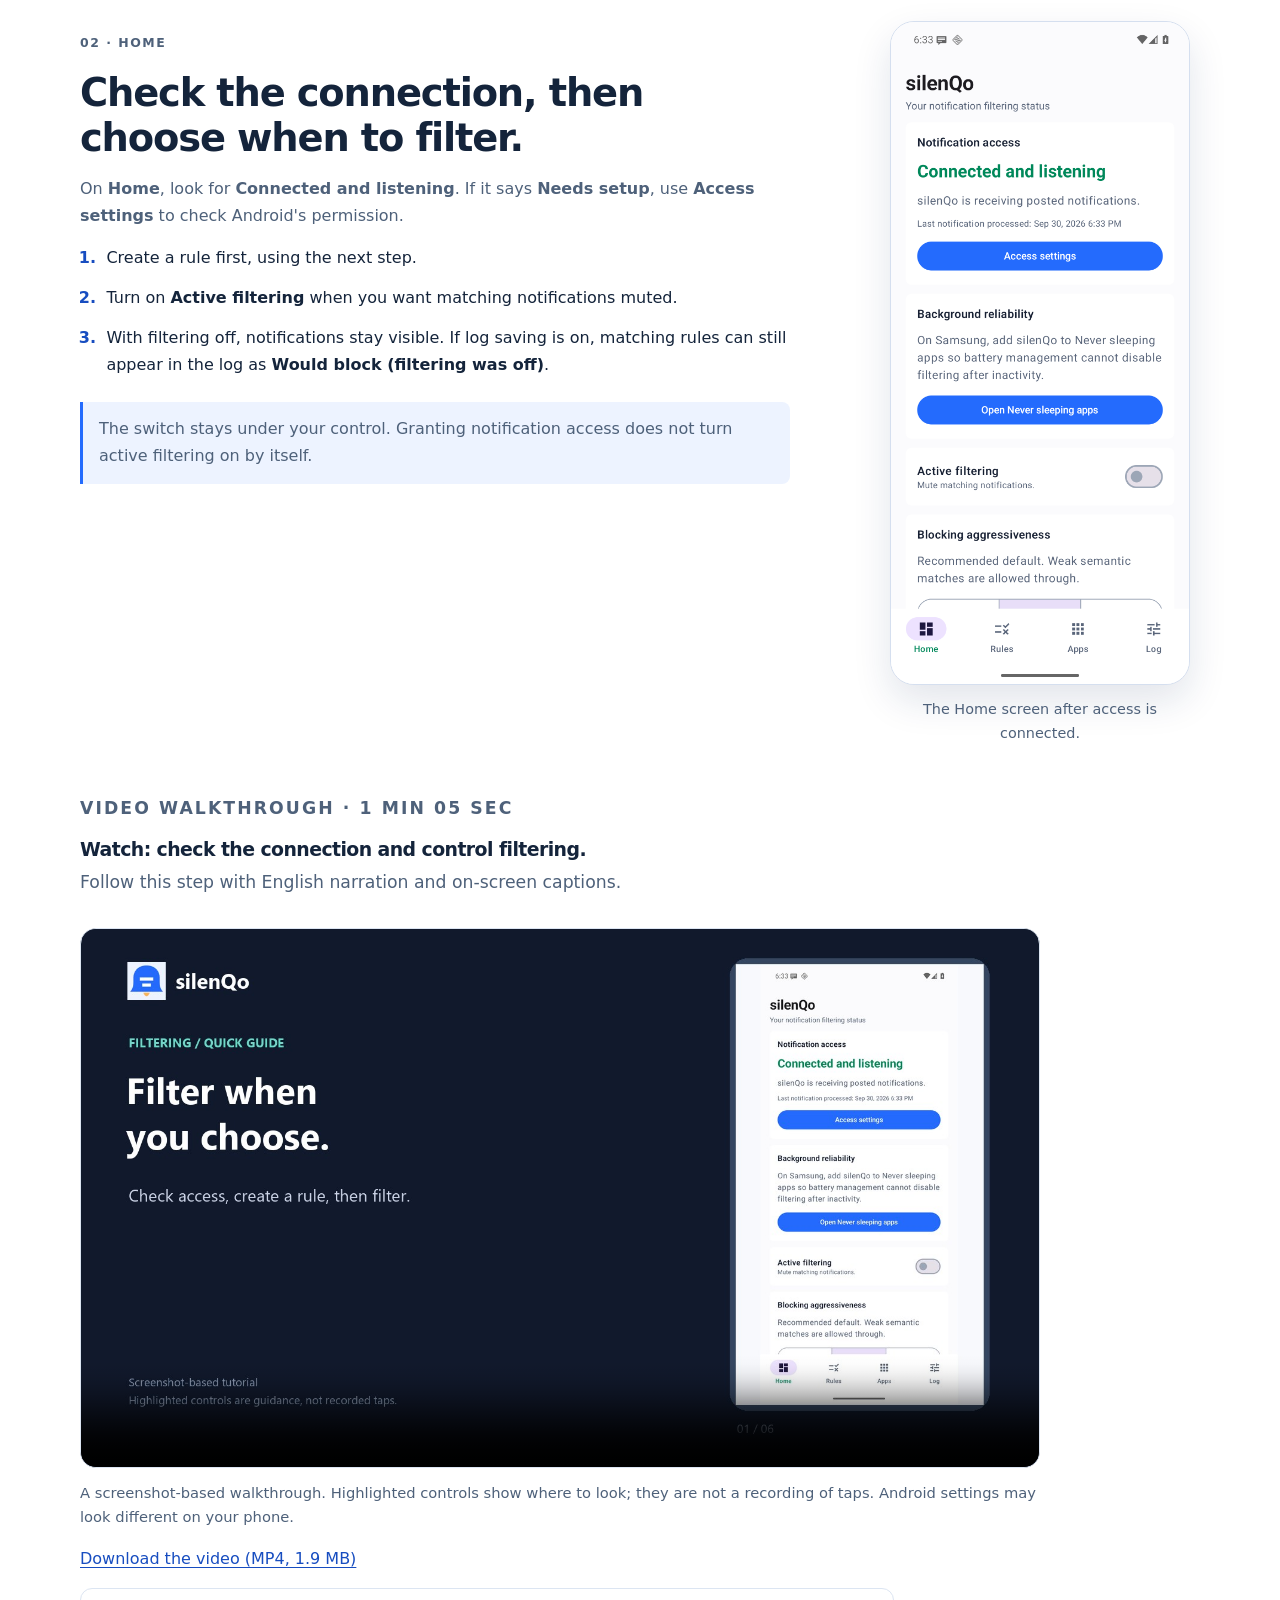
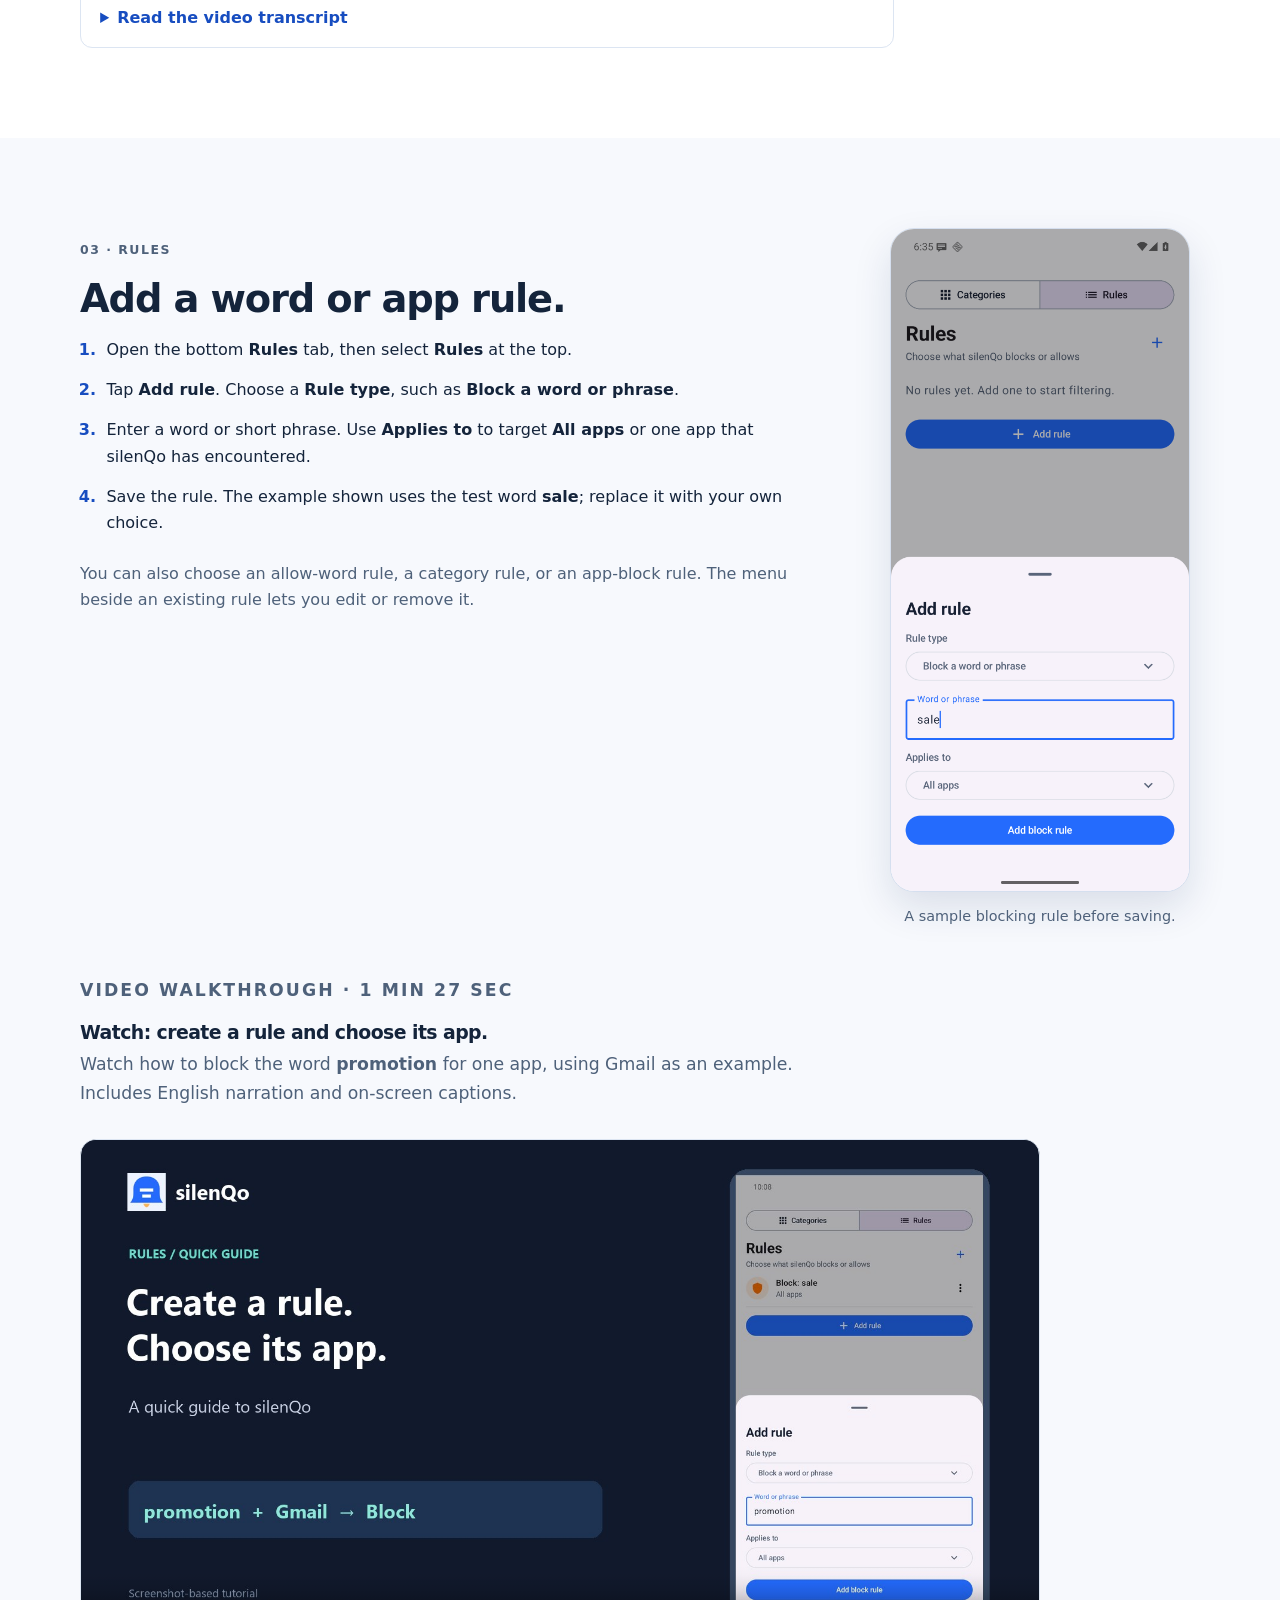
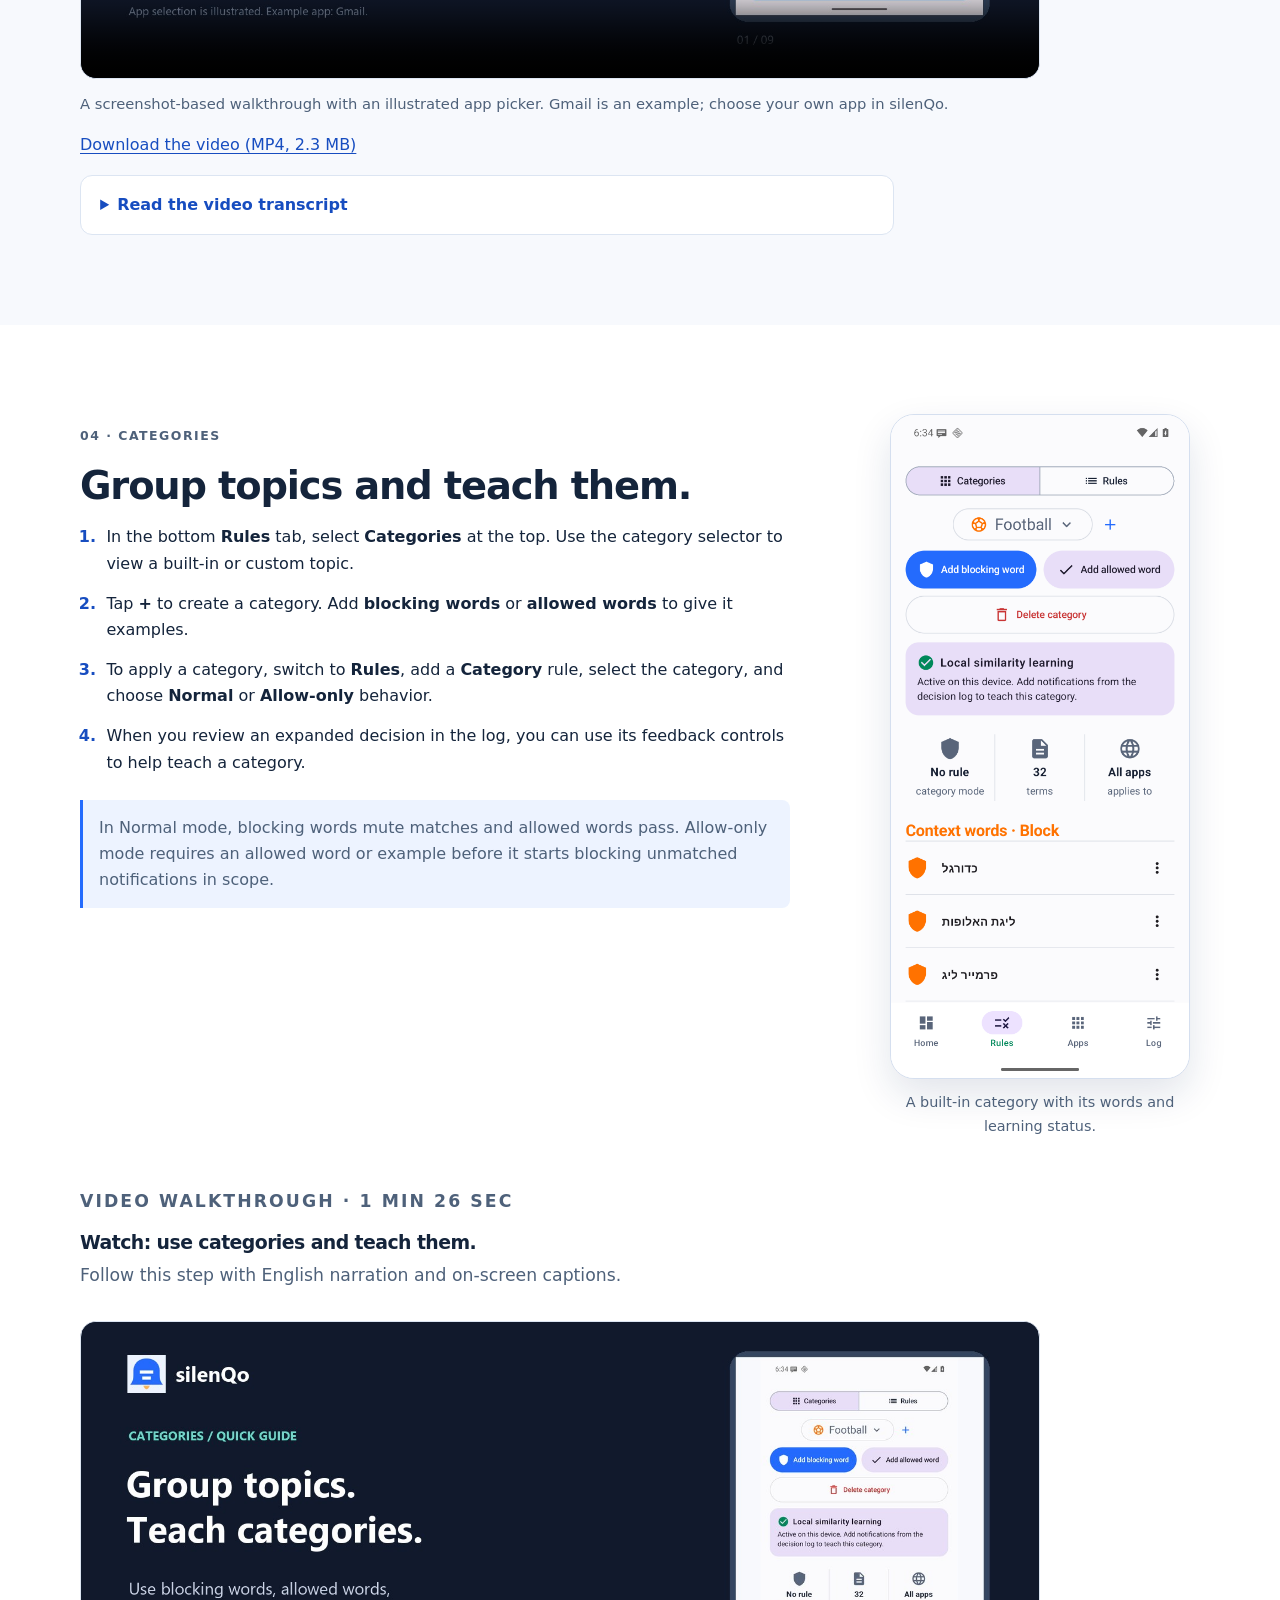
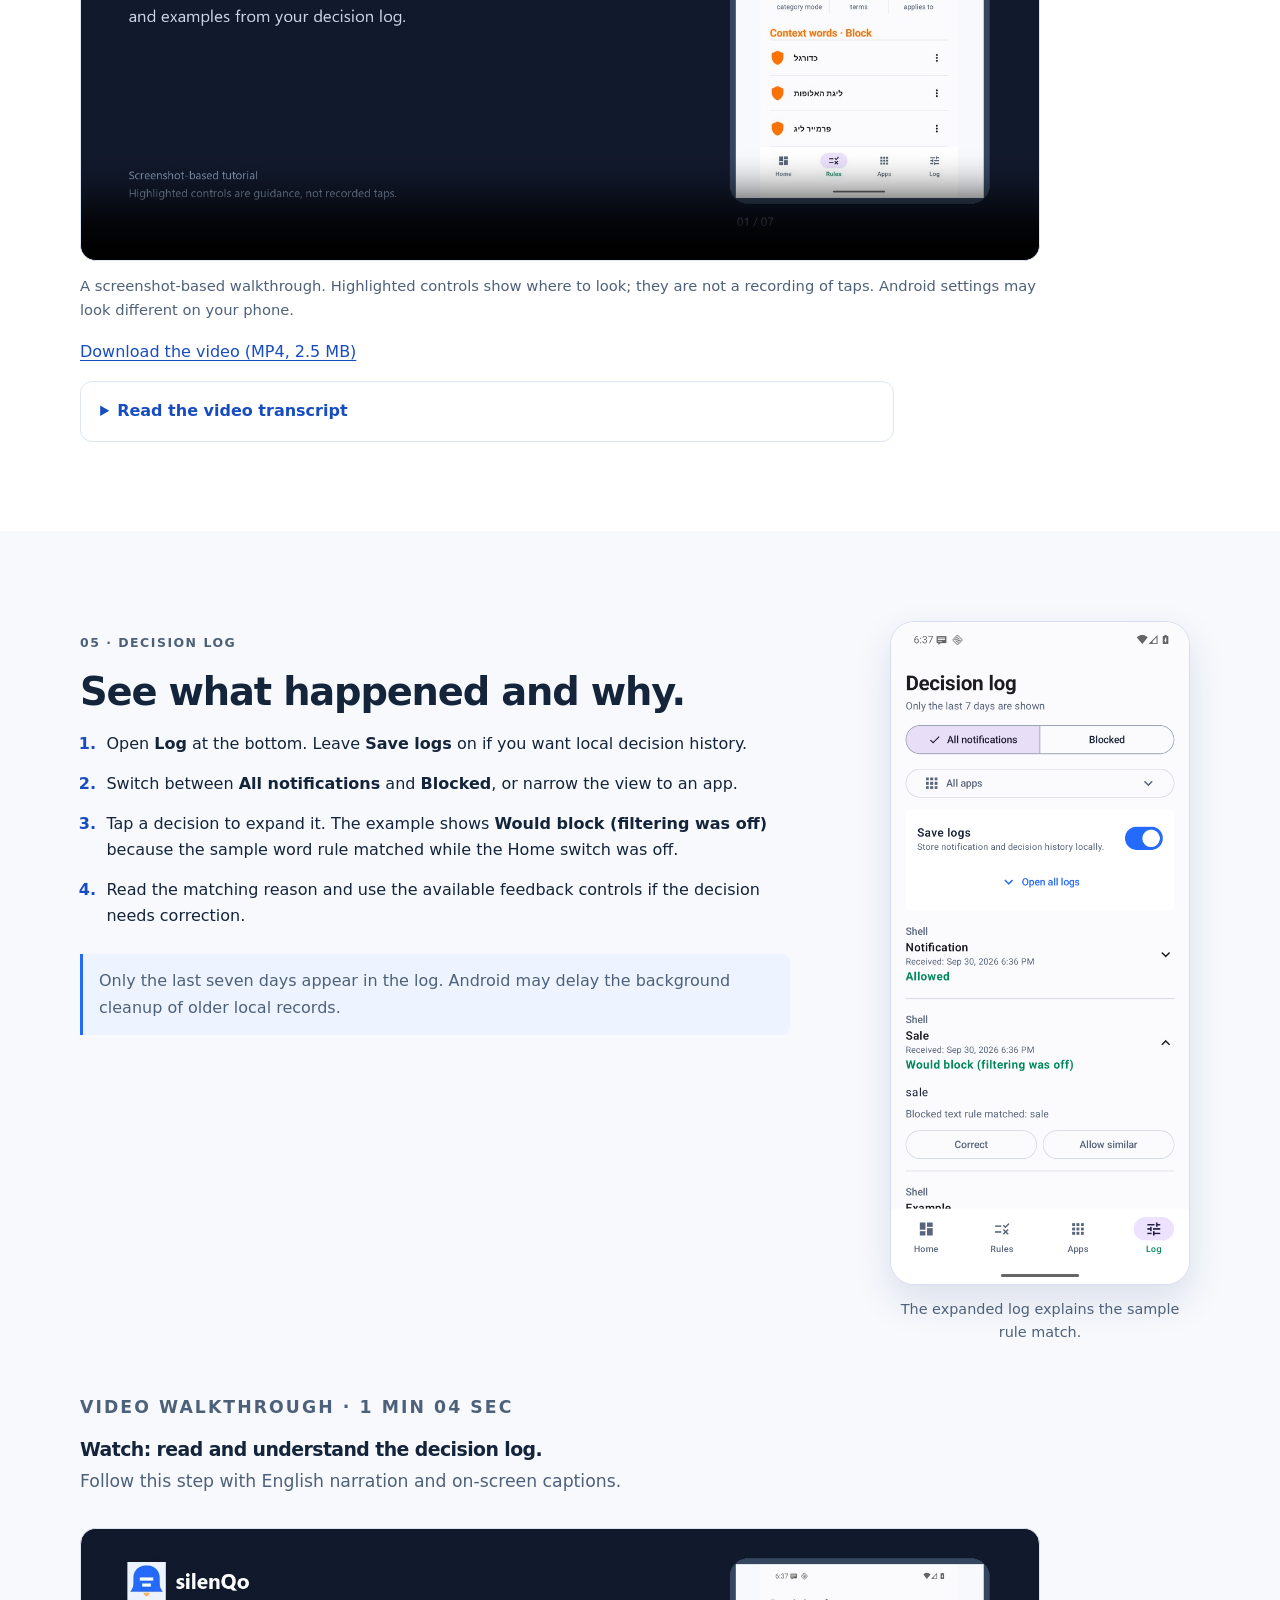
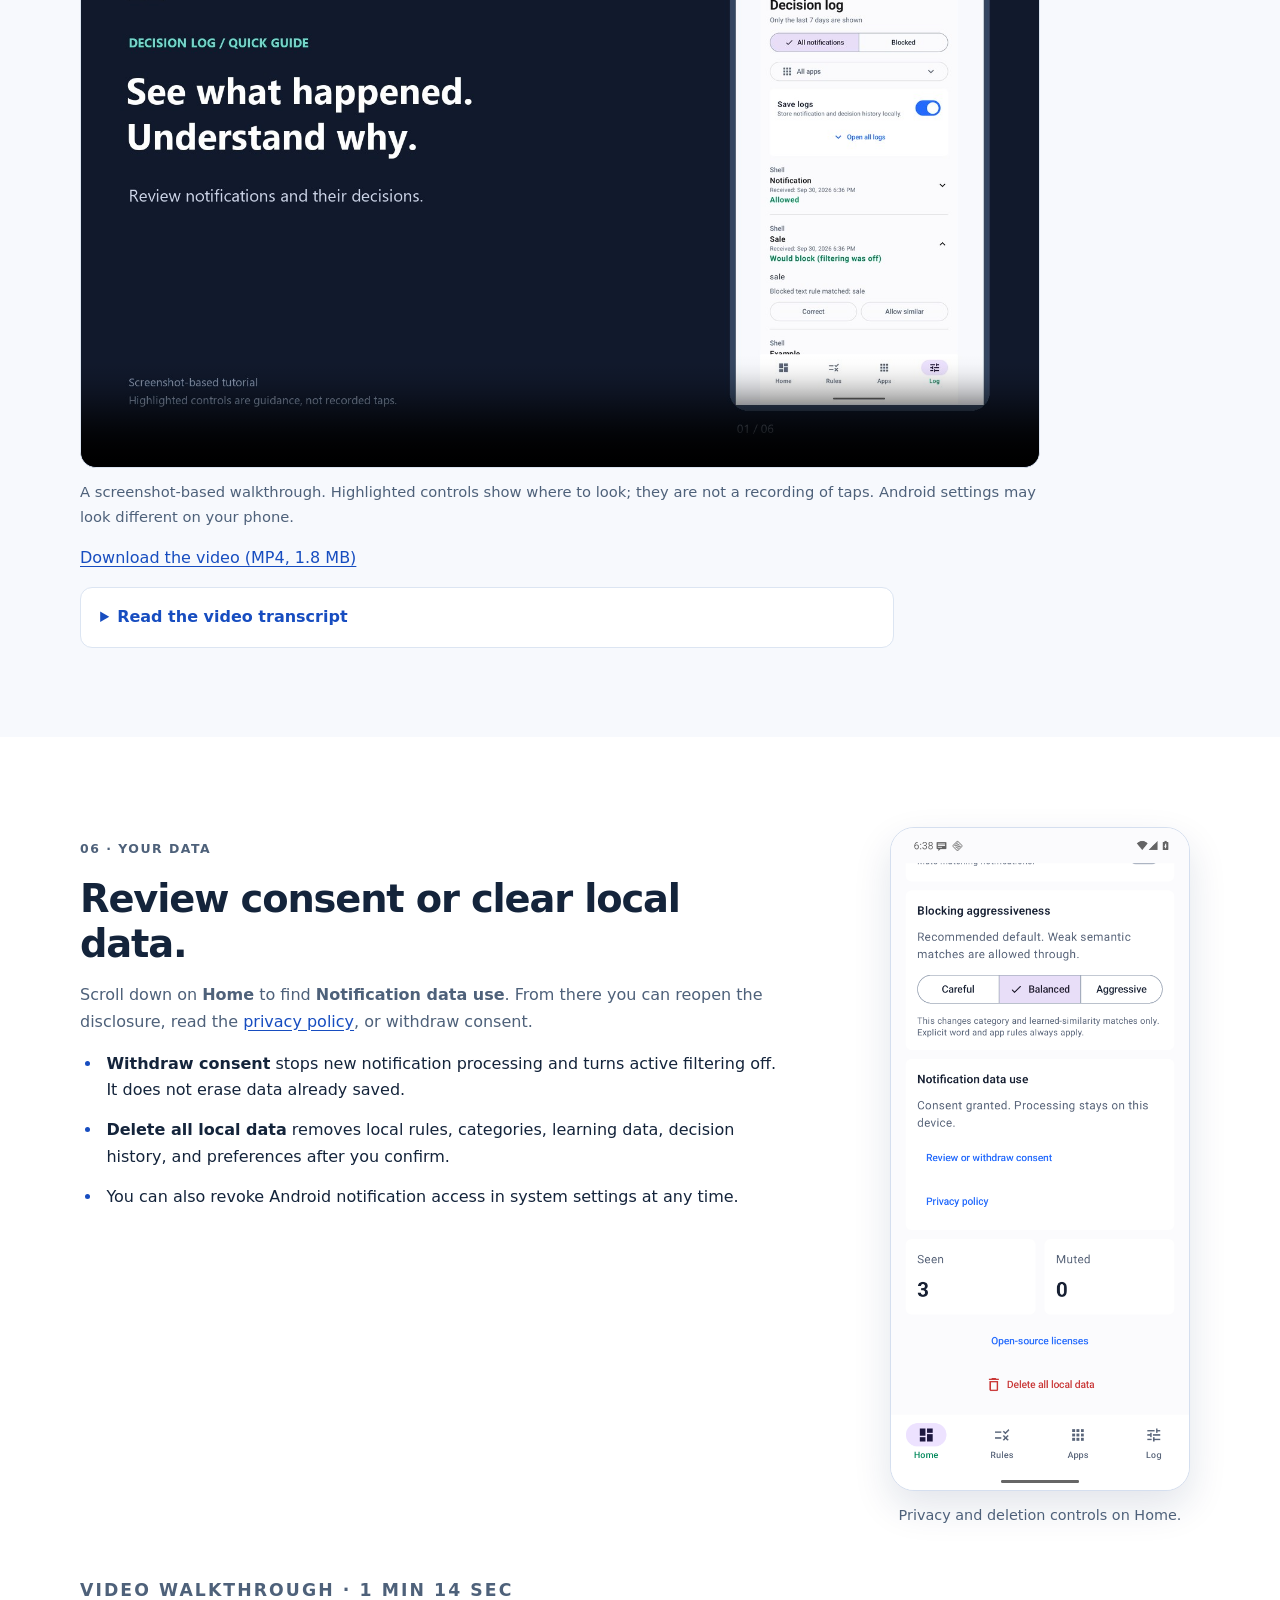
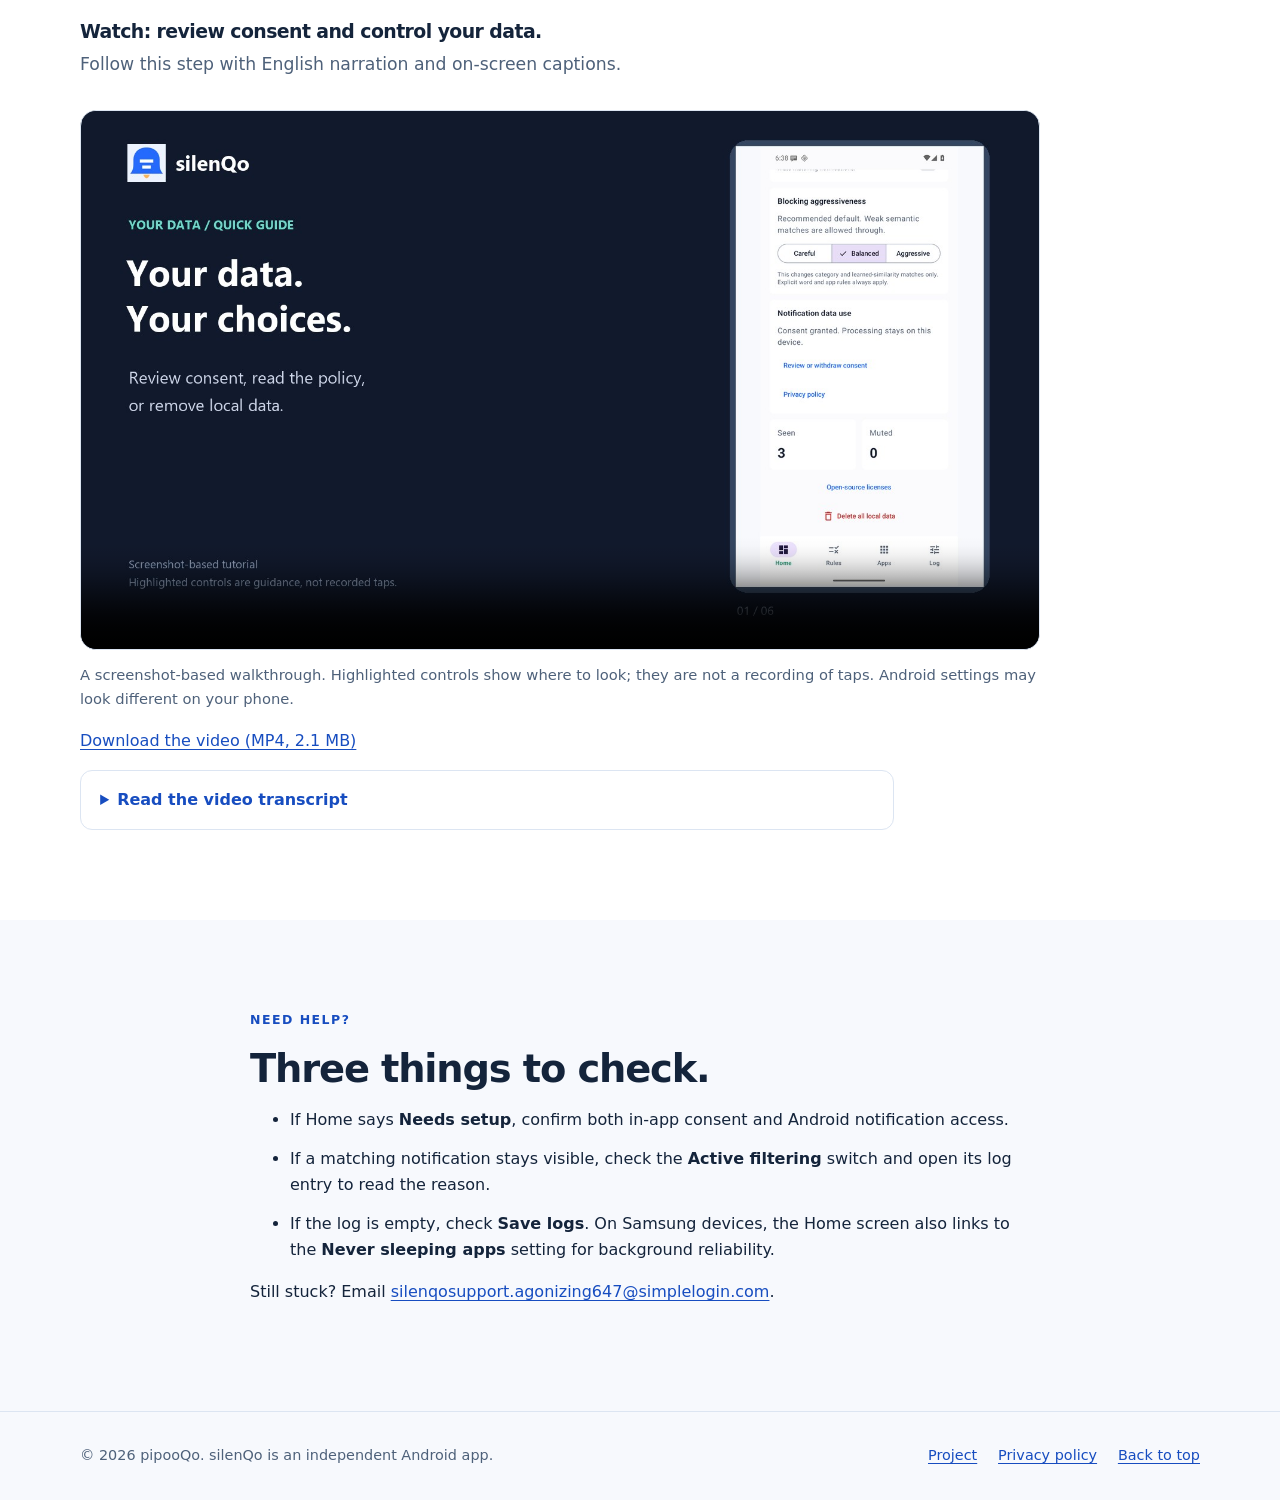
==== commit ad4e61a0: "Add matching English video walkthroughs for every guide step" ====
--- a/guide.html
+++ b/guide.html
@@ -28,7 +28,7 @@
         <p class="eyebrow">Step-by-step guide</p>
         <h1>Set up silenQo and make your first rule.</h1>
         <p class="lead">Follow the screens below to grant access, choose what to filter, and understand each decision. The screenshots come from the running Android app on a test emulator with sample notifications. Android settings may look different on your phone.</p>
-        <p class="screenshot-help">Select any screenshot to open it at full size.</p>
+        <p class="screenshot-help">Each of the six steps includes a video with English narration and captions. Select any screenshot to open it at full size.</p>
         <nav class="guide-toc" aria-label="Guide sections">
           <a href="#access">1. Grant access</a>
           <a href="#filtering">2. Check filtering</a>
@@ -68,6 +68,31 @@
           </figure>
         </div>
       </div>
+      <section class="shell tutorial-video" id="grant-access-video" aria-labelledby="grant-access-title">
+        <div class="section-head">
+          <p class="eyebrow">Video walkthrough · 1 min 10 sec</p>
+          <h3 id="grant-access-title">Watch: grant notification access.</h3>
+          <p>Follow this step with English narration and on-screen captions.</p>
+        </div>
+        <figure class="guide-video">
+          <video controls playsinline preload="none" width="1600" height="900" poster="assets/videos/grant-access-en-poster.jpg" aria-label="Grant notification access: English video tutorial" aria-describedby="grant-access-description">
+            <source src="assets/videos/grant-access-en.mp4" type="video/mp4">
+            <track kind="captions" src="assets/videos/grant-access-en.vtt" srclang="en" label="English">
+            Your browser does not support embedded video. <a href="assets/videos/grant-access-en.mp4">Download the English tutorial</a>.
+          </video>
+          <figcaption id="grant-access-description">A screenshot-based walkthrough. Highlighted controls show where to look; they are not a recording of taps. Android settings may look different on your phone.</figcaption>
+        </figure>
+        <p class="video-download"><a href="assets/videos/grant-access-en.mp4" download>Download the video (MP4, 2.1 MB)</a></p>
+        <details class="video-transcript">
+          <summary>Read the video transcript</summary>
+            <p>Let us set up notification access so silenQo can read posted notifications and apply your rules.</p>
+            <p>On first launch, read Your notification data. Review what silenQo reads, why it is used, and the storage information. Open the full privacy policy for more detail.</p>
+            <p>When you are ready, tap Agree and open Android settings. Your in-app consent and Android notification access are both required.</p>
+            <p>Find silenQo under Not allowed in Android settings and select it. Turn on Allow notification access on the next screen.</p>
+            <p>Android may show a confirmation describing this powerful permission. Read it, then choose Allow to continue. Settings can look different on your phone.</p>
+            <p>Return to silenQo and check Home for Connected and listening. You can now create a rule. Active filtering is a separate switch that you control.</p>
+        </details>
+      </section>
     </section>
 
     <section class="section section-alt" id="filtering">
@@ -88,6 +113,31 @@
           <figcaption>The Home screen after access is connected.</figcaption>
         </figure>
       </div>
+      <section class="shell tutorial-video" id="check-filtering-video" aria-labelledby="check-filtering-title">
+        <div class="section-head">
+          <p class="eyebrow">Video walkthrough · 1 min 05 sec</p>
+          <h3 id="check-filtering-title">Watch: check the connection and control filtering.</h3>
+          <p>Follow this step with English narration and on-screen captions.</p>
+        </div>
+        <figure class="guide-video">
+          <video controls playsinline preload="none" width="1600" height="900" poster="assets/videos/check-filtering-en-poster.jpg" aria-label="Check the connection and control filtering: English video tutorial" aria-describedby="check-filtering-description">
+            <source src="assets/videos/check-filtering-en.mp4" type="video/mp4">
+            <track kind="captions" src="assets/videos/check-filtering-en.vtt" srclang="en" label="English">
+            Your browser does not support embedded video. <a href="assets/videos/check-filtering-en.mp4">Download the English tutorial</a>.
+          </video>
+          <figcaption id="check-filtering-description">A screenshot-based walkthrough. Highlighted controls show where to look; they are not a recording of taps. Android settings may look different on your phone.</figcaption>
+        </figure>
+        <p class="video-download"><a href="assets/videos/check-filtering-en.mp4" download>Download the video (MP4, 1.9 MB)</a></p>
+        <details class="video-transcript">
+          <summary>Read the video transcript</summary>
+            <p>This guide shows how to check the connection and choose when silenQo should filter matching notifications.</p>
+            <p>On Home, look for Connected and listening. If you see Needs setup, use Access settings and check both consent and Android notification access.</p>
+            <p>Create a rule before switching filtering on. Open Rules, choose the Rules tab, and add a word, category, or app rule.</p>
+            <p>Return to Home and turn on Active filtering when you want matching notifications muted. The screenshot shown here has the switch off.</p>
+            <p>With filtering off, notifications stay visible. If Save logs is on, the log can show Would block, filtering was off, when a rule matches.</p>
+            <p>Turn Active filtering off whenever you want to stop blocking. Granting notification access does not switch filtering on by itself.</p>
+        </details>
+      </section>
     </section>
 
     <section class="section" id="rules">
@@ -108,7 +158,7 @@
           <figcaption>A sample blocking rule before saving.</figcaption>
         </figure>
       </div>
-      <section class="shell rule-video" id="video-tutorial" aria-labelledby="video-title">
+      <section class="shell tutorial-video" id="video-tutorial" aria-labelledby="video-title">
         <div class="section-head">
           <p class="eyebrow">Video walkthrough · 1 min 27 sec</p>
           <h3 id="video-title">Watch: create a rule and choose its app.</h3>
@@ -156,6 +206,32 @@
           <figcaption>A built-in category with its words and learning status.</figcaption>
         </figure>
       </div>
+      <section class="shell tutorial-video" id="use-categories-video" aria-labelledby="use-categories-title">
+        <div class="section-head">
+          <p class="eyebrow">Video walkthrough · 1 min 26 sec</p>
+          <h3 id="use-categories-title">Watch: use categories and teach them.</h3>
+          <p>Follow this step with English narration and on-screen captions.</p>
+        </div>
+        <figure class="guide-video">
+          <video controls playsinline preload="none" width="1600" height="900" poster="assets/videos/use-categories-en-poster.jpg" aria-label="Use categories and teach them: English video tutorial" aria-describedby="use-categories-description">
+            <source src="assets/videos/use-categories-en.mp4" type="video/mp4">
+            <track kind="captions" src="assets/videos/use-categories-en.vtt" srclang="en" label="English">
+            Your browser does not support embedded video. <a href="assets/videos/use-categories-en.mp4">Download the English tutorial</a>.
+          </video>
+          <figcaption id="use-categories-description">A screenshot-based walkthrough. Highlighted controls show where to look; they are not a recording of taps. Android settings may look different on your phone.</figcaption>
+        </figure>
+        <p class="video-download"><a href="assets/videos/use-categories-en.mp4" download>Download the video (MP4, 2.5 MB)</a></p>
+        <details class="video-transcript">
+          <summary>Read the video transcript</summary>
+            <p>Categories help you organize topics, add words, and learn from notification examples. Here is how to get started.</p>
+            <p>Open Rules in the bottom navigation, then choose Categories at the top. Use the selector to choose a built-in or custom topic.</p>
+            <p>To create your own category, tap the plus beside the category selector. Enter a category name, then choose Create category.</p>
+            <p>Use Add blocking word for text to mute, or Add allowed word for text that should pass. Enter a word or phrase and save it.</p>
+            <p>Adding words does not create a category rule. Switch to Rules, tap Add rule, choose Category, and select your category and the app scope.</p>
+            <p>Normal mode blocks blocking words and lets unmatched notifications pass. Allow-only needs an allowed word or example before it starts blocking unmatched notifications in scope. Save the category rule.</p>
+            <p>Open Log and expand a notification. Use the available feedback controls to add an example to a category. Review your category words as you refine its behavior.</p>
+        </details>
+      </section>
     </section>
 
     <section class="section" id="log">
@@ -176,6 +252,31 @@
           <figcaption>The expanded log explains the sample rule match.</figcaption>
         </figure>
       </div>
+      <section class="shell tutorial-video" id="read-log-video" aria-labelledby="read-log-title">
+        <div class="section-head">
+          <p class="eyebrow">Video walkthrough · 1 min 04 sec</p>
+          <h3 id="read-log-title">Watch: read and understand the decision log.</h3>
+          <p>Follow this step with English narration and on-screen captions.</p>
+        </div>
+        <figure class="guide-video">
+          <video controls playsinline preload="none" width="1600" height="900" poster="assets/videos/read-log-en-poster.jpg" aria-label="Read and understand the decision log: English video tutorial" aria-describedby="read-log-description">
+            <source src="assets/videos/read-log-en.mp4" type="video/mp4">
+            <track kind="captions" src="assets/videos/read-log-en.vtt" srclang="en" label="English">
+            Your browser does not support embedded video. <a href="assets/videos/read-log-en.mp4">Download the English tutorial</a>.
+          </video>
+          <figcaption id="read-log-description">A screenshot-based walkthrough. Highlighted controls show where to look; they are not a recording of taps. Android settings may look different on your phone.</figcaption>
+        </figure>
+        <p class="video-download"><a href="assets/videos/read-log-en.mp4" download>Download the video (MP4, 1.8 MB)</a></p>
+        <details class="video-transcript">
+          <summary>Read the video transcript</summary>
+            <p>The decision log helps you understand how silenQo handled a notification and which rule matched.</p>
+            <p>Open Log from the bottom navigation. Keep Save logs on if you want notification and decision history stored locally.</p>
+            <p>Switch between All notifications and Blocked, or open the All apps selector to focus on a particular app.</p>
+            <p>Tap a decision to expand it. Read its status, the notification text, and the reason explaining the matching rule.</p>
+            <p>This example says Would block, filtering was off. The word sale matched a blocking rule, but the notification stayed visible because active filtering was off.</p>
+            <p>Use the available feedback controls if a decision needs correction. Only the last seven days appear in the log. Android can delay background cleanup of older local records.</p>
+        </details>
+      </section>
     </section>
 
     <section class="section section-alt" id="privacy-controls">
@@ -195,6 +296,31 @@
           <figcaption>Privacy and deletion controls on Home.</figcaption>
         </figure>
       </div>
+      <section class="shell tutorial-video" id="control-data-video" aria-labelledby="control-data-title">
+        <div class="section-head">
+          <p class="eyebrow">Video walkthrough · 1 min 14 sec</p>
+          <h3 id="control-data-title">Watch: review consent and control your data.</h3>
+          <p>Follow this step with English narration and on-screen captions.</p>
+        </div>
+        <figure class="guide-video">
+          <video controls playsinline preload="none" width="1600" height="900" poster="assets/videos/control-data-en-poster.jpg" aria-label="Review consent and control your data: English video tutorial" aria-describedby="control-data-description">
+            <source src="assets/videos/control-data-en.mp4" type="video/mp4">
+            <track kind="captions" src="assets/videos/control-data-en.vtt" srclang="en" label="English">
+            Your browser does not support embedded video. <a href="assets/videos/control-data-en.mp4">Download the English tutorial</a>.
+          </video>
+          <figcaption id="control-data-description">A screenshot-based walkthrough. Highlighted controls show where to look; they are not a recording of taps. Android settings may look different on your phone.</figcaption>
+        </figure>
+        <p class="video-download"><a href="assets/videos/control-data-en.mp4" download>Download the video (MP4, 2.1 MB)</a></p>
+        <details class="video-transcript">
+          <summary>Read the video transcript</summary>
+            <p>You can review notification data use, withdraw consent, or clear local data from the Home screen.</p>
+            <p>Open Home and scroll down to Notification data use. This area shows your consent status and links to the disclosure and privacy policy.</p>
+            <p>Tap Review or withdraw consent to reopen the disclosure. Use Privacy policy to read the full policy before deciding whether to continue.</p>
+            <p>To stop new processing, open the disclosure and choose Withdraw consent and turn filtering off. This stops new notification processing and turns active filtering off. It does not erase saved data.</p>
+            <p>To clear saved data, choose Delete all local data on Home. Review the confirmation. Delete everything removes local rules, categories, learning data, history, and preferences.</p>
+            <p>Choose Cancel if you do not want to delete your data. You can also revoke Android notification access in system settings at any time.</p>
+        </details>
+      </section>
     </section>
 
     <section class="section" id="help">
--- a/styles.css
+++ b/styles.css
@@ -103,7 +103,7 @@
 .guide-note { padding: 0.9rem 1rem; border-left: 3px solid var(--blue); background: #edf3ff; border-radius: 0 8px 8px 0; }
 .guide-help { max-width: 780px; }
 .guide-help li { margin-bottom: 0.75rem; }
-.rule-video { margin-top: 3rem; }
+.tutorial-video { margin-top: 3rem; }
 .guide-video { max-width: 960px; margin: 0; }
 .guide-video video { display: block; width: 100%; height: auto; aspect-ratio: 16 / 9; border: 1px solid var(--line); border-radius: 16px; background: #101a2c; }
 .guide-video video:focus-visible, .video-transcript summary:focus-visible { outline: 3px solid #ffb454; outline-offset: 4px; }
